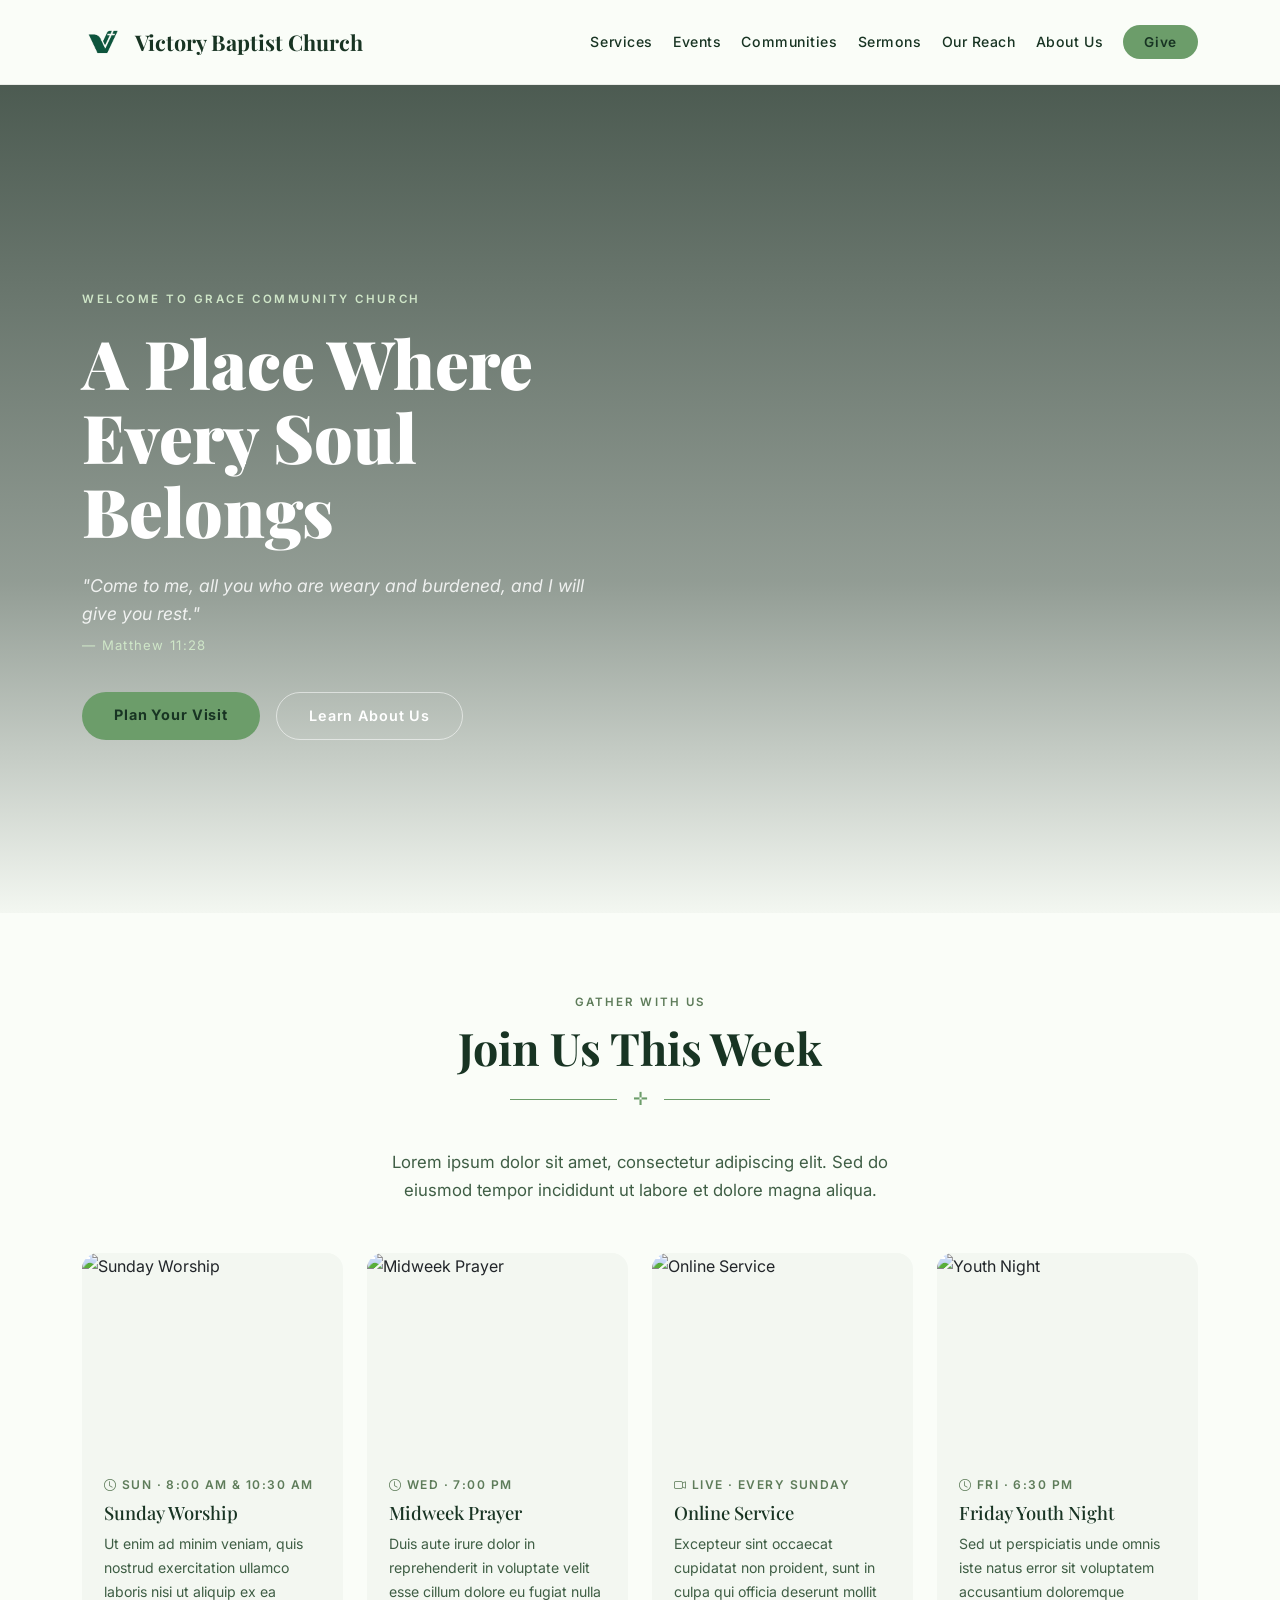
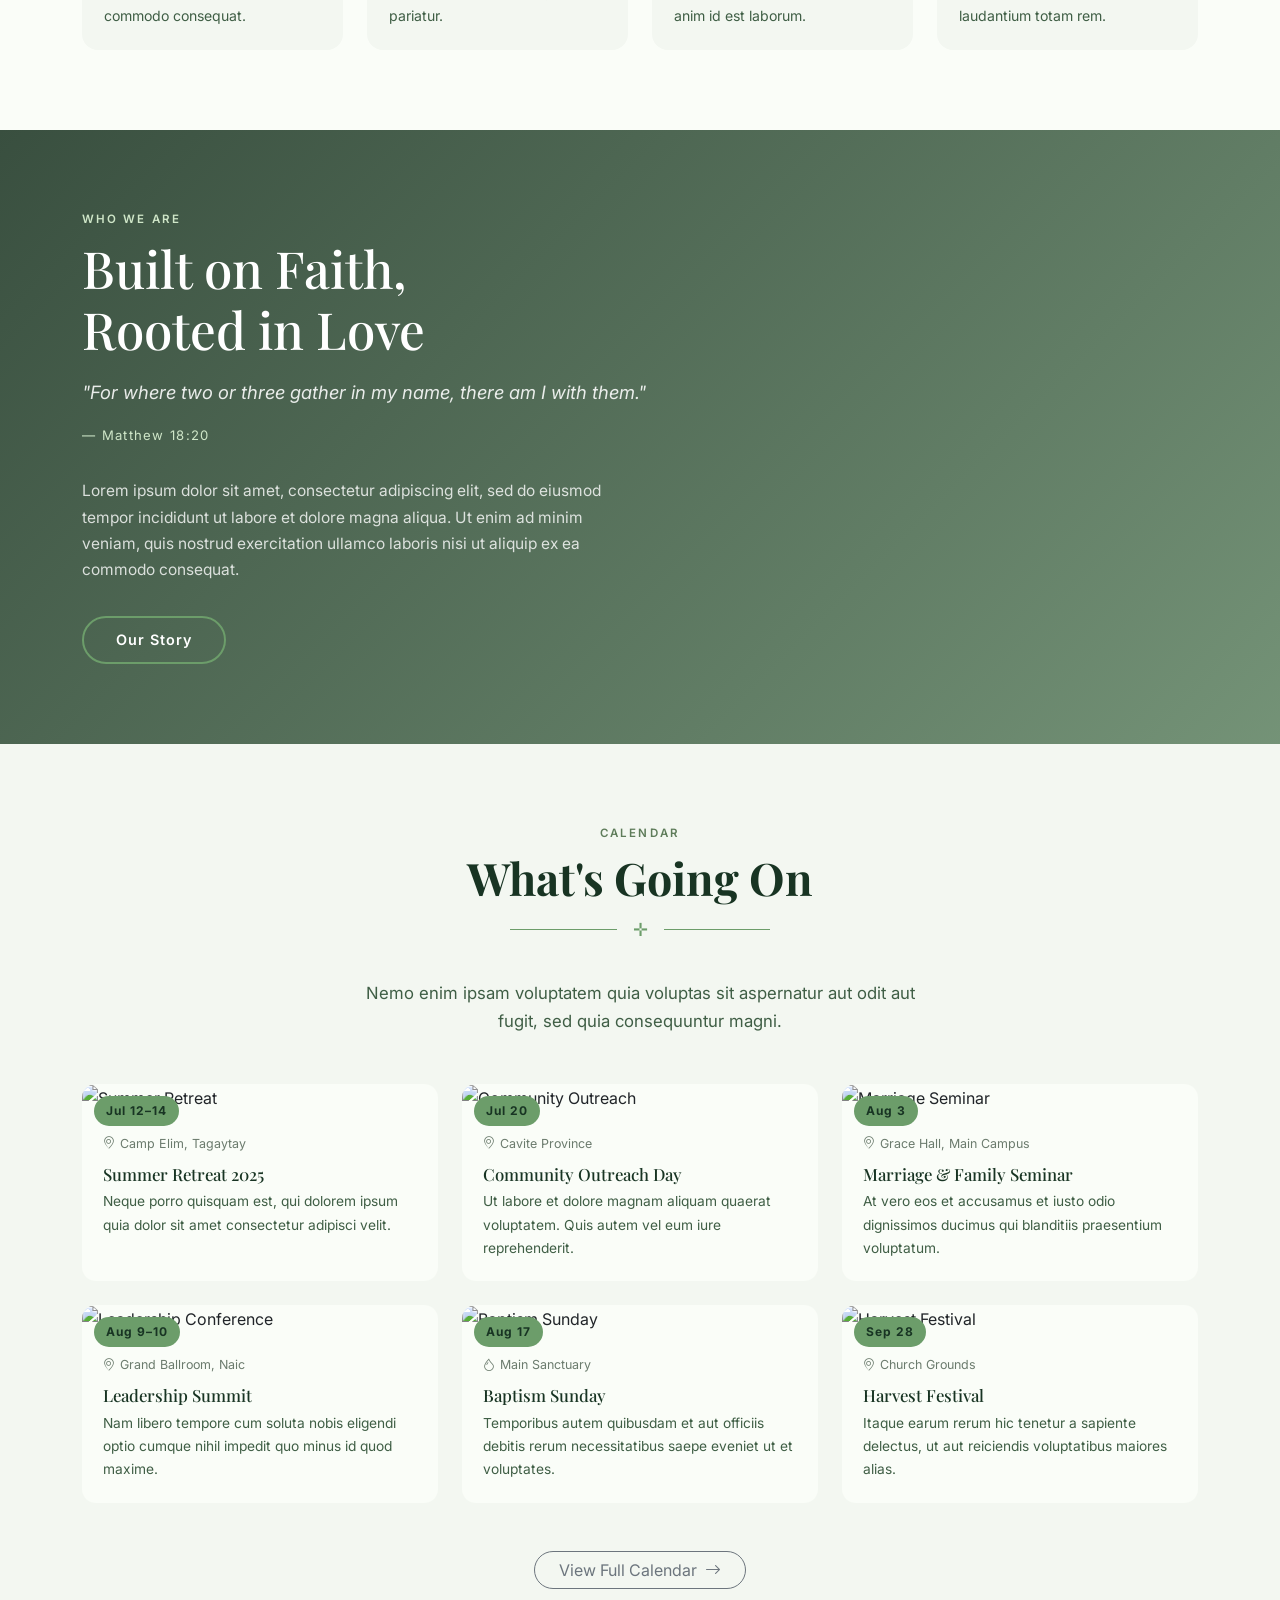
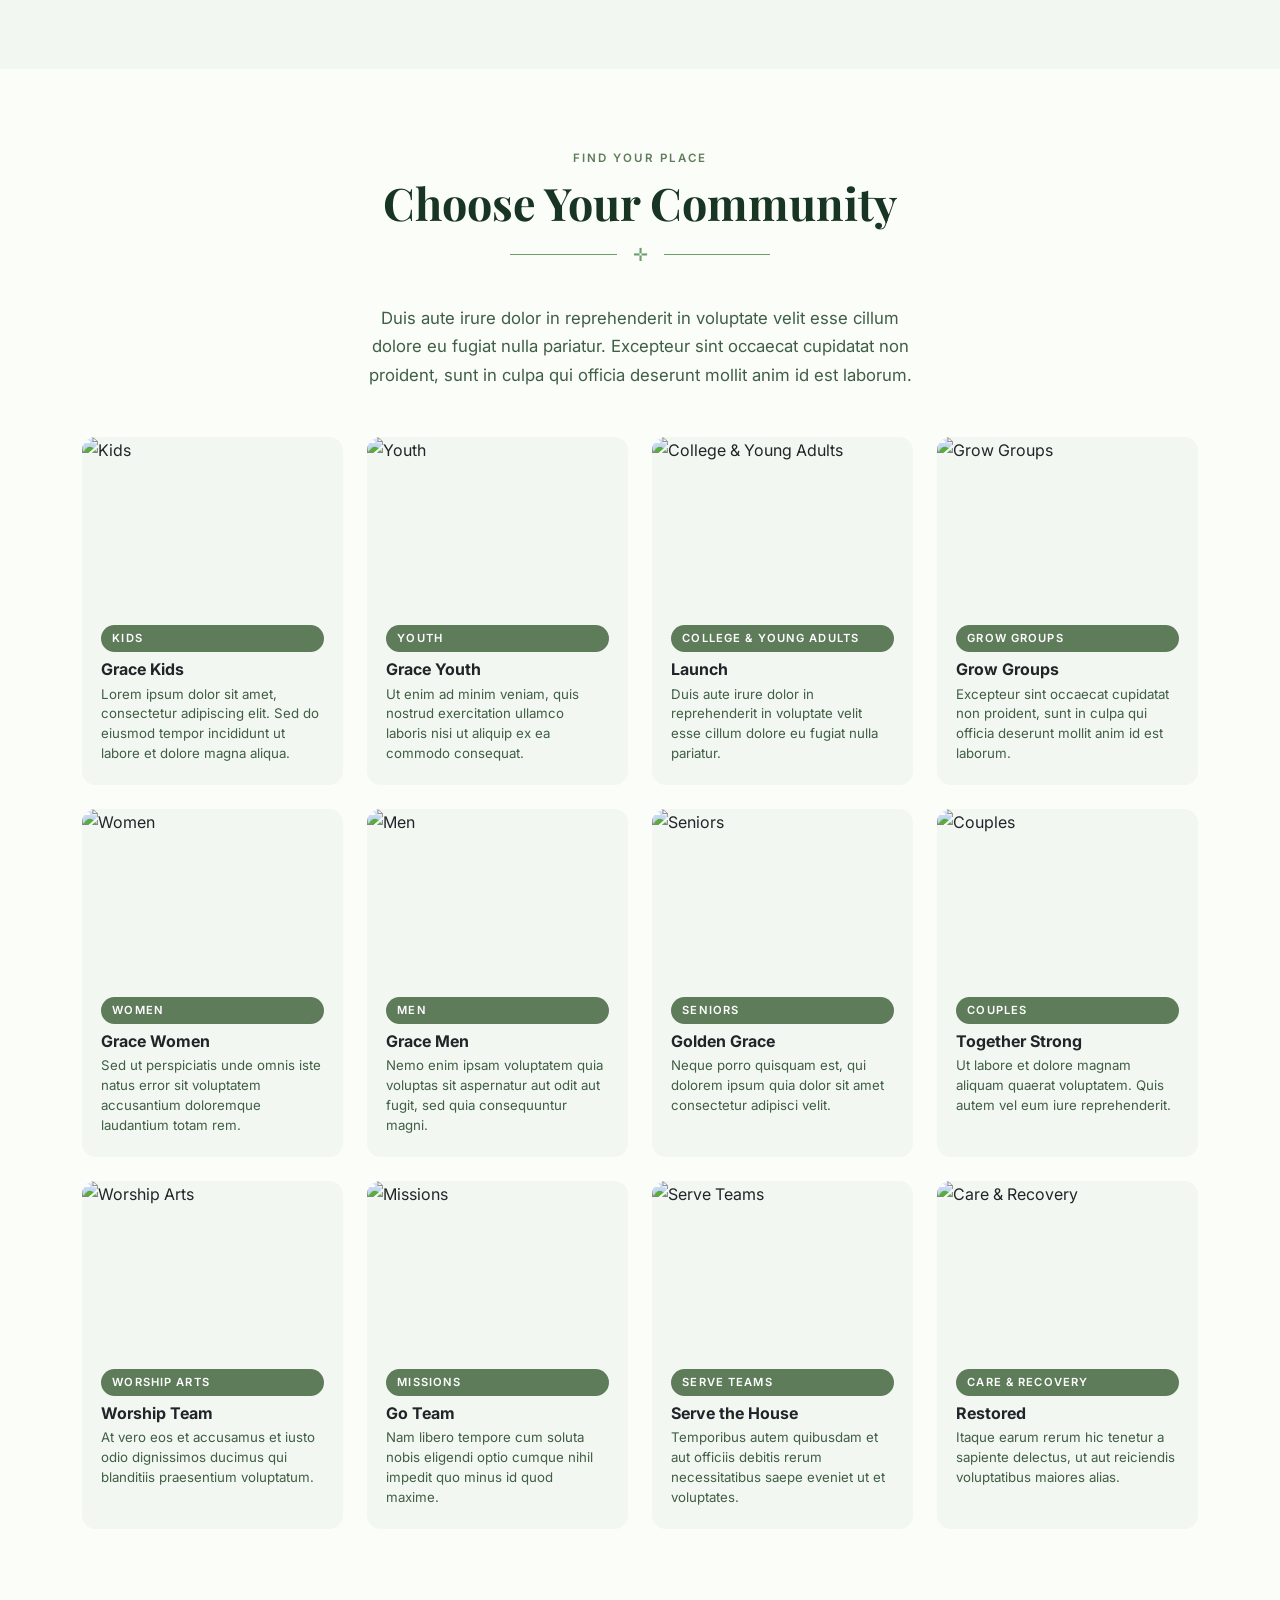
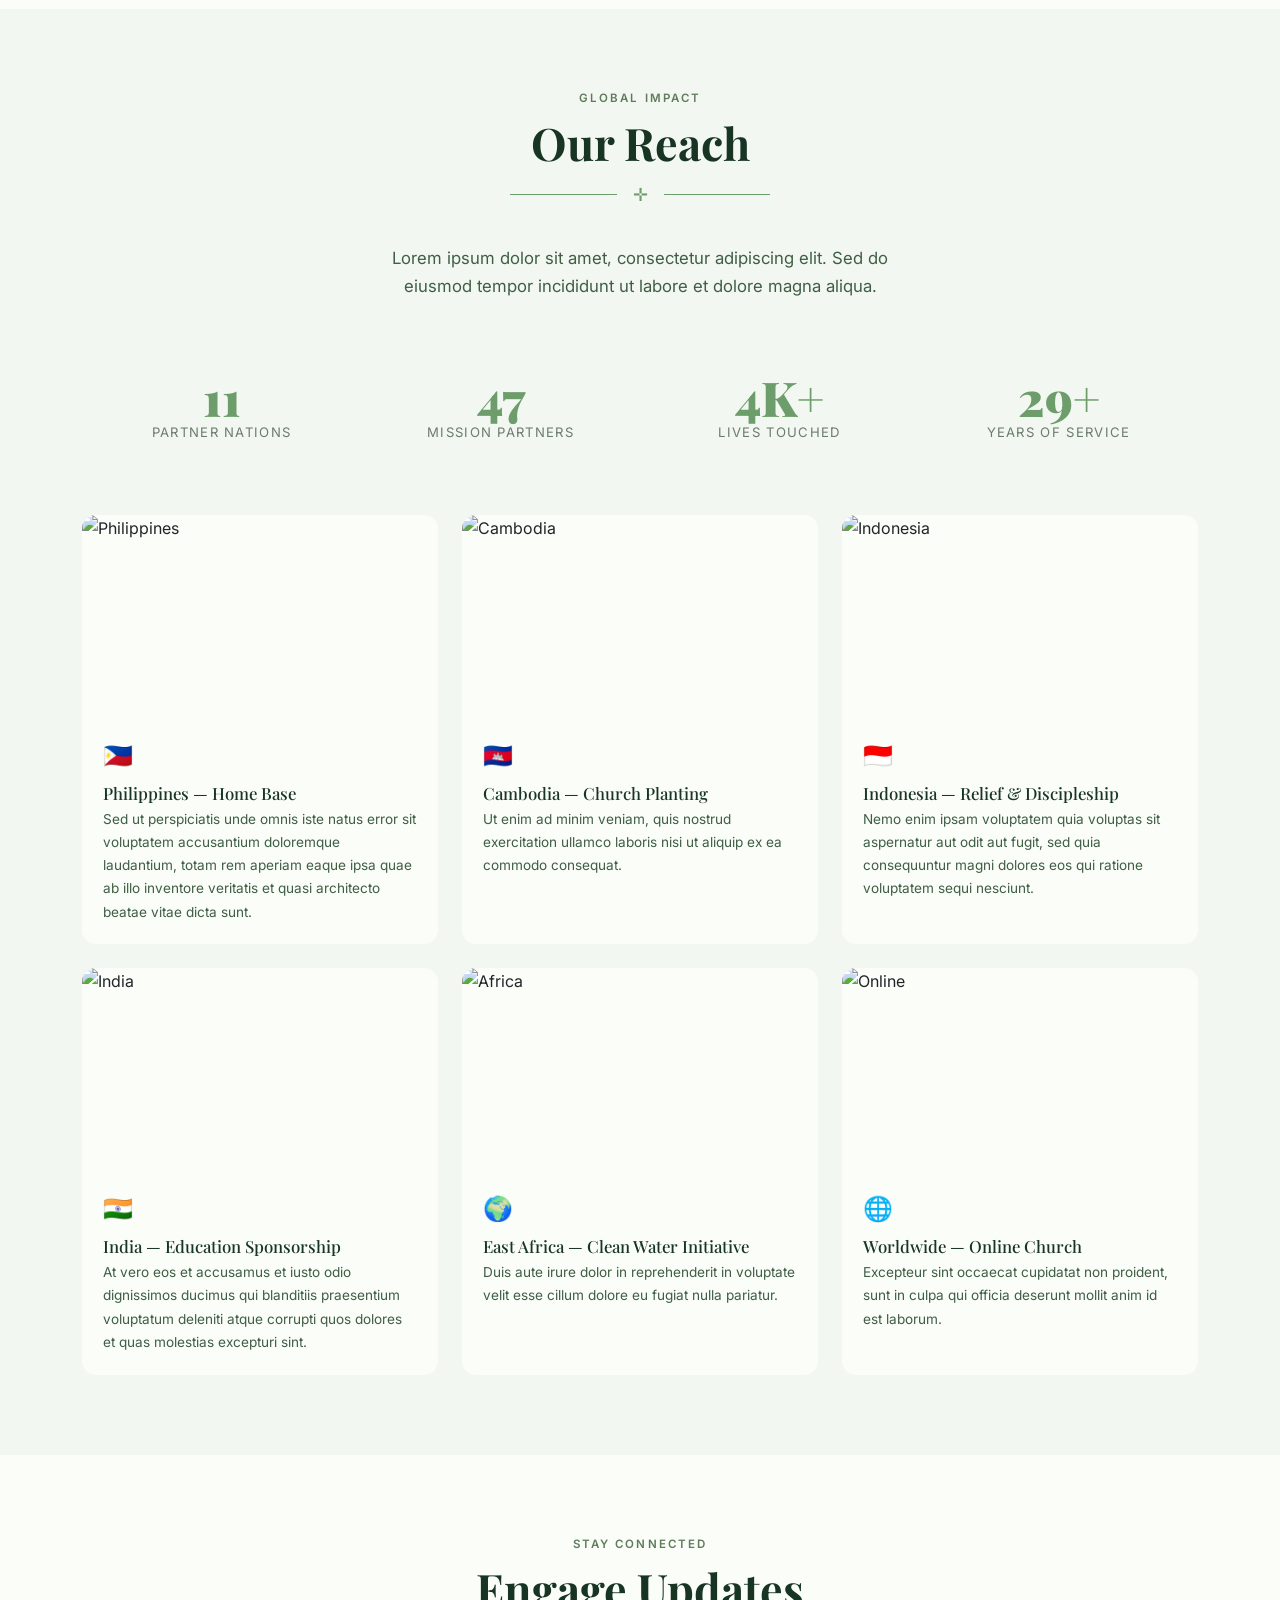
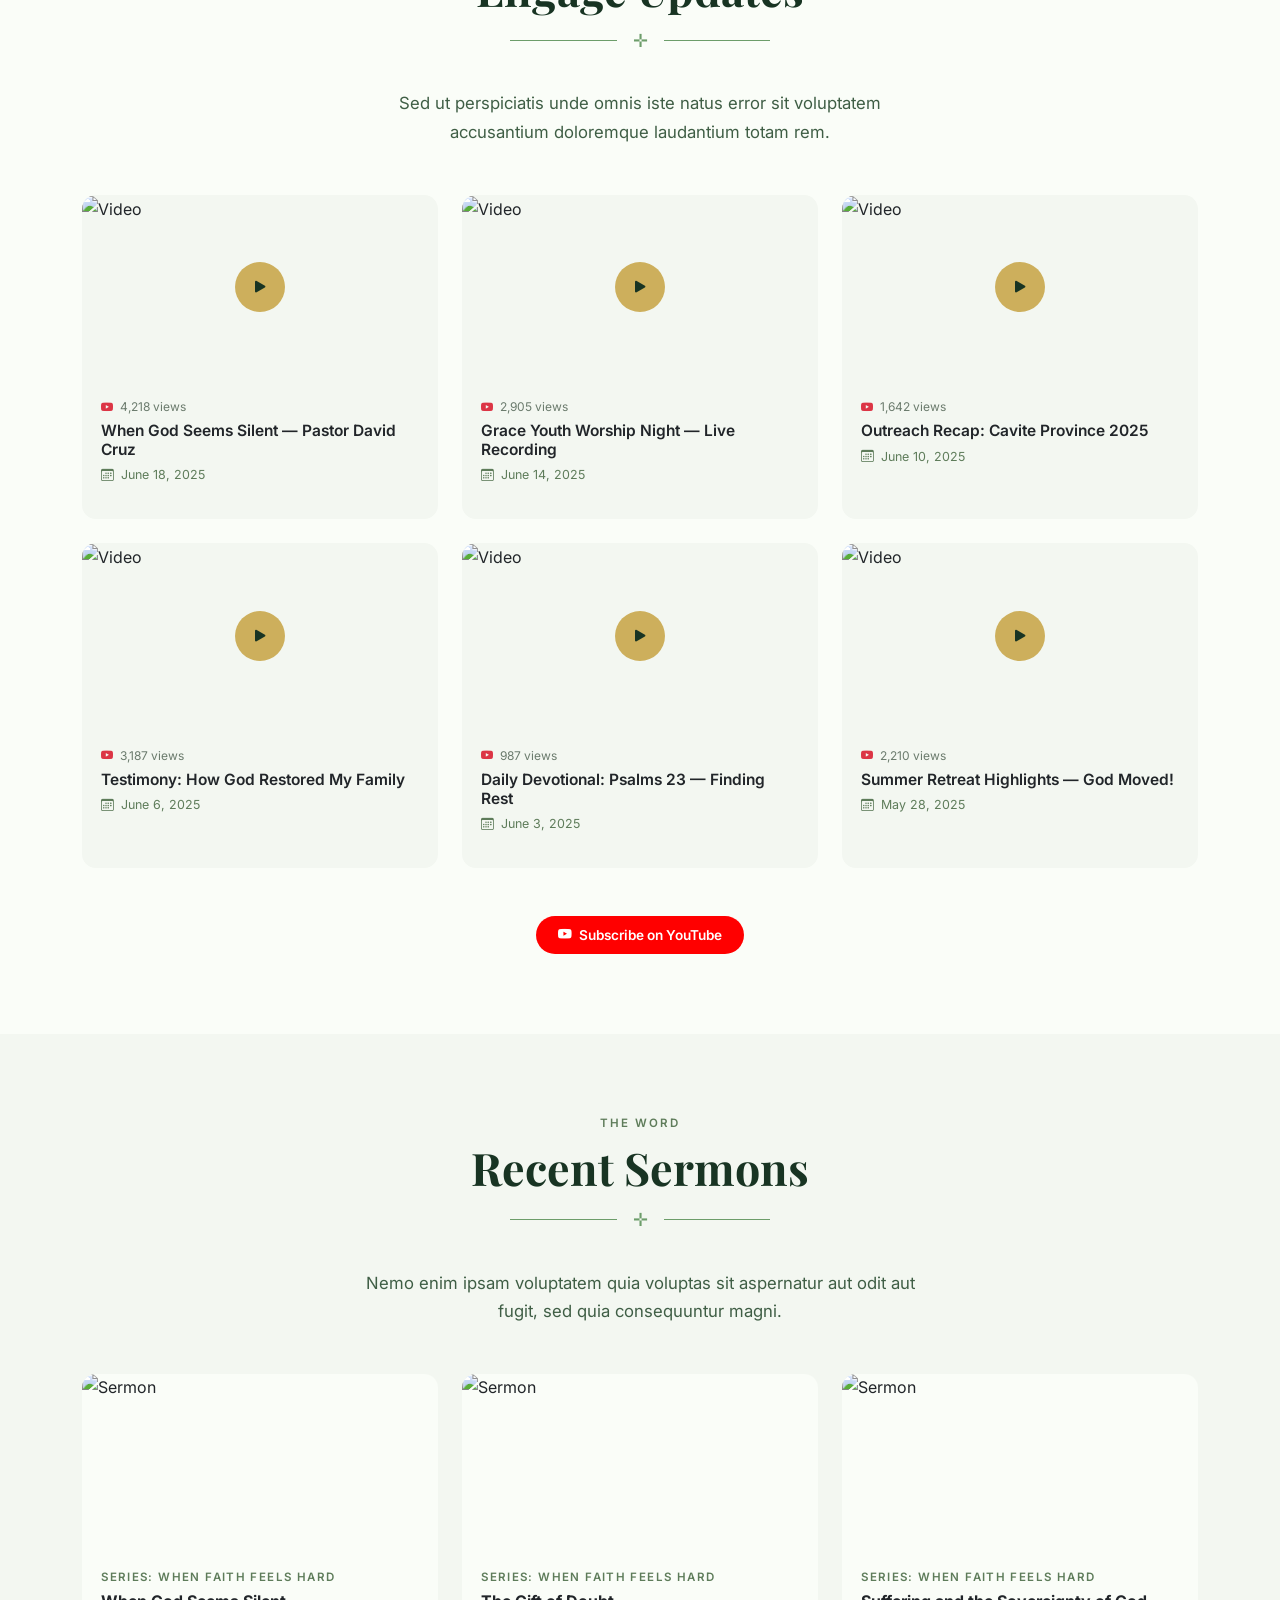
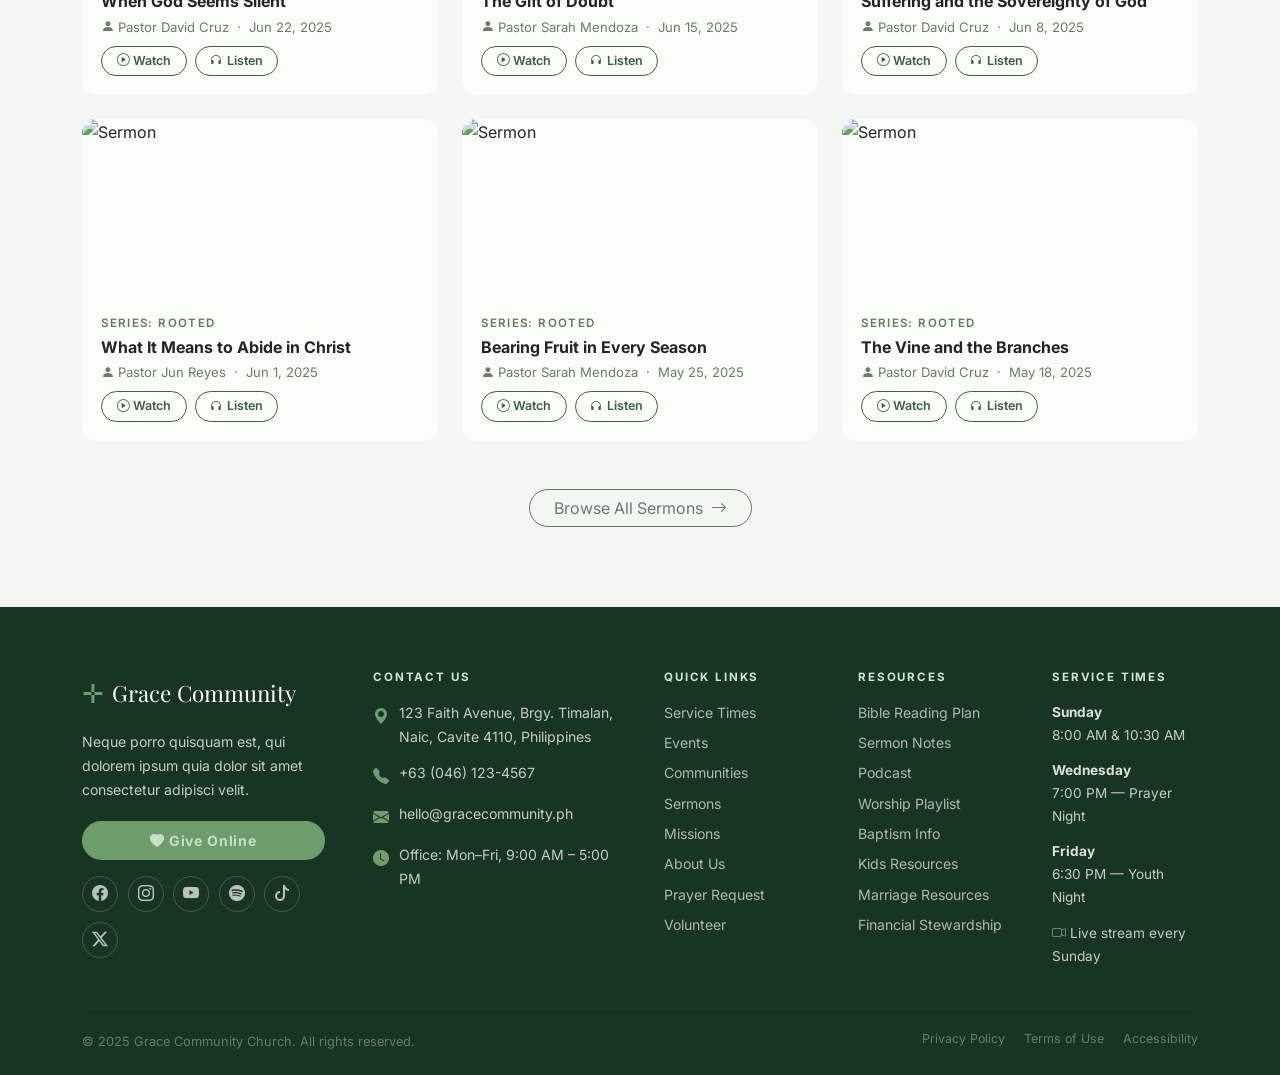
==== church/index.html @ a8f3095a "awd" ====
<!DOCTYPE html>
<html lang="en">
<head>
  <meta charset="UTF-8" />
  <meta name="viewport" content="width=device-width, initial-scale=1.0"/>
  <title>Grace Community Church</title>

  <!-- Bootstrap 5 -->
  <link href="https://cdn.jsdelivr.net/npm/bootstrap@5.3.3/dist/css/bootstrap.min.css" rel="stylesheet"/>
  <!-- Bootstrap Icons -->
  <link href="https://cdn.jsdelivr.net/npm/bootstrap-icons@1.11.3/font/bootstrap-icons.min.css" rel="stylesheet"/>
  <!-- Google Fonts -->
  <link href="https://fonts.googleapis.com/css2?family=Playfair+Display:wght@400;600;700;900&family=Inter:wght@300;400;500;600&display=swap" rel="stylesheet"/>
  <link rel="stylesheet" href="style.css"/>


</head>

<body>

<!-- NAVBAR -->
<nav class="navbar navbar-expand-lg navbar-church" id="mainNav">
  <div class="container">
    <a class="navbar-brand" href="#">
      <img src="src/logo.png" alt="Victory Baptist Church Logo" class="navbar-logo" />
      <span class="navbar-brand-text">Victory Baptist Church</span>
    </a>
    <button class="navbar-toggler border-0" type="button" data-bs-toggle="collapse" data-bs-target="#navContent">
      <span class="navbar-toggler-icon"></span>
    </button>
    <div class="collapse navbar-collapse" id="navContent">
      <ul class="navbar-nav ms-auto align-items-lg-center gap-lg-1 mb-3 mb-lg-0">
        <li class="nav-item"><a class="nav-link" href="#services">Services</a></li>
        <li class="nav-item"><a class="nav-link" href="#events">Events</a></li>
        <li class="nav-item"><a class="nav-link" href="#communities">Communities</a></li>
        <li class="nav-item"><a class="nav-link" href="#sermons">Sermons</a></li>
        <li class="nav-item"><a class="nav-link" href="#reach">Our Reach</a></li>
        <li class="nav-item"><a class="nav-link" href="#about">About Us</a></li>
        <li class="nav-item ms-lg-2">
          <a href="#giving" class="btn btn-give">Give</a>
        </li>
      </ul>
    </div>
  </div>
</nav>


<!-- HERO -->
<section class="hero-section" id="home">
  <div class="container">
    <div class="col-lg-8">
      <p class="hero-eyebrow">Welcome to Grace Community Church</p>
      <h1>A Place Where<br/>Every Soul<br/>Belongs</h1>
      <p class="hero-verse">"Come to me, all you who are weary and burdened, and I will give you rest."</p>
      <p class="hero-ref">— Matthew 11:28</p>
      <div class="d-flex flex-wrap gap-3">
        <a href="#services" class="btn-hero-primary btn">Plan Your Visit</a>
        <a href="#about" class="btn-hero-outline btn">Learn About Us</a>
      </div>
    </div>
  </div>
</section>


<!-- SERVICES -->
<section class="services-section" id="services">
  <div class="container">
    <div class="text-center mb-5">
      <p class="section-eyebrow">Gather With Us</p>
      <h2 class="section-title">Join Us This Week</h2>
      <div class="cross-divider"><span class="cross-icon">&#10011;</span></div>
      <p class="section-lead">Lorem ipsum dolor sit amet, consectetur adipiscing elit. Sed do eiusmod tempor incididunt ut labore et dolore magna aliqua.</p>
    </div>

    <div class="row g-4">
      <!-- Card 1 -->
      <div class="col-md-6 col-lg-3">
        <div class="card service-card h-100">
          <img src="https://images.unsplash.com/photo-1545360234-76a43eb4afe8?w=600&q=75" alt="Sunday Worship" class="card-img-top"/>
          <div class="card-body">
            <p class="service-time"><i class="bi bi-clock me-1"></i>Sun · 8:00 AM & 10:30 AM</p>
            <h5>Sunday Worship</h5>
            <p>Ut enim ad minim veniam, quis nostrud exercitation ullamco laboris nisi ut aliquip ex ea commodo consequat.</p>
          </div>
        </div>
      </div>
      <!-- Card 2 -->
      <div class="col-md-6 col-lg-3">
        <div class="card service-card h-100">
          <img src="https://images.unsplash.com/photo-1529156069898-49953e39b3ac?w=600&q=75" alt="Midweek Prayer" class="card-img-top"/>
          <div class="card-body">
            <p class="service-time"><i class="bi bi-clock me-1"></i>Wed · 7:00 PM</p>
            <h5>Midweek Prayer</h5>
            <p>Duis aute irure dolor in reprehenderit in voluptate velit esse cillum dolore eu fugiat nulla pariatur.</p>
          </div>
        </div>
      </div>
      <!-- Card 3 -->
      <div class="col-md-6 col-lg-3">
        <div class="card service-card h-100">
          <img src="https://images.unsplash.com/photo-1560707303-4e980ce876ad?w=600&q=75" alt="Online Service" class="card-img-top"/>
          <div class="card-body">
            <p class="service-time"><i class="bi bi-camera-video me-1"></i>Live · Every Sunday</p>
            <h5>Online Service</h5>
            <p>Excepteur sint occaecat cupidatat non proident, sunt in culpa qui officia deserunt mollit anim id est laborum.</p>
          </div>
        </div>
      </div>
      <!-- Card 4 -->
      <div class="col-md-6 col-lg-3">
        <div class="card service-card h-100">
          <img src="https://images.unsplash.com/photo-1588072432836-e10032774350?w=600&q=75" alt="Youth Night" class="card-img-top"/>
          <div class="card-body">
            <p class="service-time"><i class="bi bi-clock me-1"></i>Fri · 6:30 PM</p>
            <h5>Friday Youth Night</h5>
            <p>Sed ut perspiciatis unde omnis iste natus error sit voluptatem accusantium doloremque laudantium totam rem.</p>
          </div>
        </div>
      </div>
    </div>
  </div>
</section>


<!-- ABOUT -->
<section class="about-banner" id="about">
  <div class="container">
    <div class="col-lg-7">
      <p class="section-eyebrow" style="color:var(--gold-light);">Who We Are</p>
      <h2>Built on Faith,<br/>Rooted in Love</h2>
      <p class="banner-verse">"For where two or three gather in my name, there am I with them."</p>
      <p class="banner-ref">— Matthew 18:20</p>
      <p style="color:rgba(255,255,255,0.8); font-size:0.97rem; max-width:520px; margin-bottom:2rem;">Lorem ipsum dolor sit amet, consectetur adipiscing elit, sed do eiusmod tempor incididunt ut labore et dolore magna aliqua. Ut enim ad minim veniam, quis nostrud exercitation ullamco laboris nisi ut aliquip ex ea commodo consequat.</p>
      <a href="#" class="btn-about btn">Our Story</a>
    </div>
  </div>
</section>


<!-- EVENTS -->
<section class="events-section" id="events">
  <div class="container">
    <div class="text-center mb-5">
      <p class="section-eyebrow">Calendar</p>
      <h2 class="section-title">What's Going On</h2>
      <div class="cross-divider"><span class="cross-icon">&#10011;</span></div>
      <p class="section-lead">Nemo enim ipsam voluptatem quia voluptas sit aspernatur aut odit aut fugit, sed quia consequuntur magni.</p>
    </div>

    <div class="row g-4">
      <!-- Event 1 -->
      <div class="col-md-6 col-lg-4">
        <div class="card event-card">
          <div class="img-wrap">
            <img src="https://images.unsplash.com/photo-1519671482749-fd09be7ccebf?w=600&q=75" alt="Summer Retreat" class="card-img-top"/>
            <span class="event-date-badge">Jul 12–14</span>
          </div>
          <div class="card-body">
            <div class="event-meta"><i class="bi bi-geo-alt"></i> Camp Elim, Tagaytay</div>
            <h5>Summer Retreat 2025</h5>
            <p>Neque porro quisquam est, qui dolorem ipsum quia dolor sit amet consectetur adipisci velit.</p>
          </div>
        </div>
      </div>
      <!-- Event 2 -->
      <div class="col-md-6 col-lg-4">
        <div class="card event-card">
          <div class="img-wrap">
            <img src="https://images.unsplash.com/photo-1504711434969-e33886168f5c?w=600&q=75" alt="Community Outreach" class="card-img-top"/>
            <span class="event-date-badge">Jul 20</span>
          </div>
          <div class="card-body">
            <div class="event-meta"><i class="bi bi-geo-alt"></i> Cavite Province</div>
            <h5>Community Outreach Day</h5>
            <p>Ut labore et dolore magnam aliquam quaerat voluptatem. Quis autem vel eum iure reprehenderit.</p>
          </div>
        </div>
      </div>
      <!-- Event 3 -->
      <div class="col-md-6 col-lg-4">
        <div class="card event-card">
          <div class="img-wrap">
            <img src="https://images.unsplash.com/photo-1529156069898-49953e39b3ac?w=600&q=75" alt="Marriage Seminar" class="card-img-top"/>
            <span class="event-date-badge">Aug 3</span>
          </div>
          <div class="card-body">
            <div class="event-meta"><i class="bi bi-geo-alt"></i> Grace Hall, Main Campus</div>
            <h5>Marriage & Family Seminar</h5>
            <p>At vero eos et accusamus et iusto odio dignissimos ducimus qui blanditiis praesentium voluptatum.</p>
          </div>
        </div>
      </div>
      <!-- Event 4 -->
      <div class="col-md-6 col-lg-4">
        <div class="card event-card">
          <div class="img-wrap">
            <img src="https://images.unsplash.com/photo-1524178232363-1fb2b075b655?w=600&q=75" alt="Leadership Conference" class="card-img-top"/>
            <span class="event-date-badge">Aug 9–10</span>
          </div>
          <div class="card-body">
            <div class="event-meta"><i class="bi bi-geo-alt"></i> Grand Ballroom, Naic</div>
            <h5>Leadership Summit</h5>
            <p>Nam libero tempore cum soluta nobis eligendi optio cumque nihil impedit quo minus id quod maxime.</p>
          </div>
        </div>
      </div>
      <!-- Event 5 -->
      <div class="col-md-6 col-lg-4">
        <div class="card event-card">
          <div class="img-wrap">
            <img src="https://images.unsplash.com/photo-1472289065668-ce650ac443d2?w=600&q=75" alt="Baptism Sunday" class="card-img-top"/>
            <span class="event-date-badge">Aug 17</span>
          </div>
          <div class="card-body">
            <div class="event-meta"><i class="bi bi-droplet"></i> Main Sanctuary</div>
            <h5>Baptism Sunday</h5>
            <p>Temporibus autem quibusdam et aut officiis debitis rerum necessitatibus saepe eveniet ut et voluptates.</p>
          </div>
        </div>
      </div>
      <!-- Event 6 -->
      <div class="col-md-6 col-lg-4">
        <div class="card event-card">
          <div class="img-wrap">
            <img src="https://images.unsplash.com/photo-1561489413-985b06da5bee?w=600&q=75" alt="Harvest Festival" class="card-img-top"/>
            <span class="event-date-badge">Sep 28</span>
          </div>
          <div class="card-body">
            <div class="event-meta"><i class="bi bi-geo-alt"></i> Church Grounds</div>
            <h5>Harvest Festival</h5>
            <p>Itaque earum rerum hic tenetur a sapiente delectus, ut aut reiciendis voluptatibus maiores alias.</p>
          </div>
        </div>
      </div>
    </div>

    <div class="text-center mt-5">
      <a href="#" class="btn btn-outline-secondary rounded-pill px-4">View Full Calendar <i class="bi bi-arrow-right ms-1"></i></a>
    </div>
  </div>
</section>


<!-- COMMUNITIES -->
<section class="communities-section" id="communities">
  <div class="container">
    <div class="text-center mb-2">
      <p class="section-eyebrow">Find Your Place</p>
      <h2 class="section-title">Choose Your Community</h2>
      <div class="cross-divider"><span class="cross-icon">&#10011;</span></div>
    </div>
    <p class="section-lead text-center mb-5">Duis aute irure dolor in reprehenderit in voluptate velit esse cillum dolore eu fugiat nulla pariatur. Excepteur sint occaecat cupidatat non proident, sunt in culpa qui officia deserunt mollit anim id est laborum.</p>

    <div class="row g-4">

      <div class="col-6 col-md-4 col-lg-3">
        <div class="card community-card">
          <img src="https://images.unsplash.com/photo-1588072432836-e10032774350?w=500&q=75" alt="Kids"/>
          <div class="card-body">
            <span class="badge-community">Kids</span>
            <h6>Grace Kids</h6>
            <p>Lorem ipsum dolor sit amet, consectetur adipiscing elit. Sed do eiusmod tempor incididunt ut labore et dolore magna aliqua.</p>
          </div>
        </div>
      </div>

      <div class="col-6 col-md-4 col-lg-3">
        <div class="card community-card">
          <img src="https://images.unsplash.com/photo-1529156069898-49953e39b3ac?w=500&q=75" alt="Youth"/>
          <div class="card-body">
            <span class="badge-community">Youth</span>
            <h6>Grace Youth</h6>
            <p>Ut enim ad minim veniam, quis nostrud exercitation ullamco laboris nisi ut aliquip ex ea commodo consequat.</p>
          </div>
        </div>
      </div>

      <div class="col-6 col-md-4 col-lg-3">
        <div class="card community-card">
          <img src="https://images.unsplash.com/photo-1523240795612-9a054b0db644?w=500&q=75" alt="College & Young Adults"/>
          <div class="card-body">
            <span class="badge-community">College & Young Adults</span>
            <h6>Launch</h6>
            <p>Duis aute irure dolor in reprehenderit in voluptate velit esse cillum dolore eu fugiat nulla pariatur.</p>
          </div>
        </div>
      </div>

      <div class="col-6 col-md-4 col-lg-3">
        <div class="card community-card">
          <img src="https://images.unsplash.com/photo-1529156069898-49953e39b3ac?w=500&q=70" alt="Grow Groups"/>
          <div class="card-body">
            <span class="badge-community">Grow Groups</span>
            <h6>Grow Groups</h6>
            <p>Excepteur sint occaecat cupidatat non proident, sunt in culpa qui officia deserunt mollit anim id est laborum.</p>
          </div>
        </div>
      </div>

      <div class="col-6 col-md-4 col-lg-3">
        <div class="card community-card">
          <img src="https://images.unsplash.com/photo-1573497019940-1c28c88b4f3e?w=500&q=75" alt="Women"/>
          <div class="card-body">
            <span class="badge-community">Women</span>
            <h6>Grace Women</h6>
            <p>Sed ut perspiciatis unde omnis iste natus error sit voluptatem accusantium doloremque laudantium totam rem.</p>
          </div>
        </div>
      </div>

      <div class="col-6 col-md-4 col-lg-3">
        <div class="card community-card">
          <img src="https://images.unsplash.com/photo-1541534741688-6078c6bfb5c5?w=500&q=75" alt="Men"/>
          <div class="card-body">
            <span class="badge-community">Men</span>
            <h6>Grace Men</h6>
            <p>Nemo enim ipsam voluptatem quia voluptas sit aspernatur aut odit aut fugit, sed quia consequuntur magni.</p>
          </div>
        </div>
      </div>

      <div class="col-6 col-md-4 col-lg-3">
        <div class="card community-card">
          <img src="https://images.unsplash.com/photo-1580489944761-15a19d654956?w=500&q=75" alt="Seniors"/>
          <div class="card-body">
            <span class="badge-community">Seniors</span>
            <h6>Golden Grace</h6>
            <p>Neque porro quisquam est, qui dolorem ipsum quia dolor sit amet consectetur adipisci velit.</p>
          </div>
        </div>
      </div>

      <div class="col-6 col-md-4 col-lg-3">
        <div class="card community-card">
          <img src="https://images.unsplash.com/photo-1609220136736-443140cffec6?w=500&q=75" alt="Couples"/>
          <div class="card-body">
            <span class="badge-community">Couples</span>
            <h6>Together Strong</h6>
            <p>Ut labore et dolore magnam aliquam quaerat voluptatem. Quis autem vel eum iure reprehenderit.</p>
          </div>
        </div>
      </div>

      <div class="col-6 col-md-4 col-lg-3">
        <div class="card community-card">
          <img src="https://images.unsplash.com/photo-1593113598332-cd288d649433?w=500&q=75" alt="Worship Arts"/>
          <div class="card-body">
            <span class="badge-community">Worship Arts</span>
            <h6>Worship Team</h6>
            <p>At vero eos et accusamus et iusto odio dignissimos ducimus qui blanditiis praesentium voluptatum.</p>
          </div>
        </div>
      </div>

      <div class="col-6 col-md-4 col-lg-3">
        <div class="card community-card">
          <img src="https://images.unsplash.com/photo-1469571486292-0ba58a3f068b?w=500&q=75" alt="Missions"/>
          <div class="card-body">
            <span class="badge-community">Missions</span>
            <h6>Go Team</h6>
            <p>Nam libero tempore cum soluta nobis eligendi optio cumque nihil impedit quo minus id quod maxime.</p>
          </div>
        </div>
      </div>

      <div class="col-6 col-md-4 col-lg-3">
        <div class="card community-card">
          <img src="https://images.unsplash.com/photo-1532629345422-7515f3d16bb6?w=500&q=75" alt="Serve Teams"/>
          <div class="card-body">
            <span class="badge-community">Serve Teams</span>
            <h6>Serve the House</h6>
            <p>Temporibus autem quibusdam et aut officiis debitis rerum necessitatibus saepe eveniet ut et voluptates.</p>
          </div>
        </div>
      </div>

      <div class="col-6 col-md-4 col-lg-3">
        <div class="card community-card">
          <img src="https://images.unsplash.com/photo-1501854140801-50d01698950b?w=500&q=75" alt="Care & Recovery"/>
          <div class="card-body">
            <span class="badge-community">Care & Recovery</span>
            <h6>Restored</h6>
            <p>Itaque earum rerum hic tenetur a sapiente delectus, ut aut reiciendis voluptatibus maiores alias.</p>
          </div>
        </div>
      </div>

    </div>
  </div>
</section>


<!-- REACH -->
<section class="reach-section" id="reach">
  <div class="container">
    <div class="text-center mb-5">
      <p class="section-eyebrow">Global Impact</p>
      <h2 class="section-title">Our Reach</h2>
      <div class="cross-divider"><span class="cross-icon">&#10011;</span></div>
      <p class="section-lead">Lorem ipsum dolor sit amet, consectetur adipiscing elit. Sed do eiusmod tempor incididunt ut labore et dolore magna aliqua.</p>
    </div>

    <!-- Stats Row -->
    <div class="row g-0 mb-5 text-center">
      <div class="col-6 col-md-3"><div class="stat-block"><div class="stat-number">12</div><div class="stat-label">Partner Nations</div></div></div>
      <div class="col-6 col-md-3"><div class="stat-block"><div class="stat-number">48</div><div class="stat-label">Mission Partners</div></div></div>
      <div class="col-6 col-md-3"><div class="stat-block"><div class="stat-number">5K+</div><div class="stat-label">Lives Touched</div></div></div>
      <div class="col-6 col-md-3"><div class="stat-block"><div class="stat-number">30+</div><div class="stat-label">Years of Service</div></div></div>
    </div>

    <div class="row g-4">
      <!-- Philippines -->
      <div class="col-md-6 col-lg-4">
        <div class="card reach-card">
          <img src="https://images.unsplash.com/photo-1518509562904-e7ef99cdcc86?w=600&q=75" alt="Philippines"/>
          <div class="card-body">
            <div class="reach-flag">🇵🇭</div>
            <h5>Philippines — Home Base</h5>
            <p>Sed ut perspiciatis unde omnis iste natus error sit voluptatem accusantium doloremque laudantium, totam rem aperiam eaque ipsa quae ab illo inventore veritatis et quasi architecto beatae vitae dicta sunt.</p>
          </div>
        </div>
      </div>
      <!-- Cambodia -->
      <div class="col-md-6 col-lg-4">
        <div class="card reach-card">
          <img src="https://images.unsplash.com/photo-1520208422220-d12a3c588e6c?w=600&q=75" alt="Cambodia"/>
          <div class="card-body">
            <div class="reach-flag">🇰🇭</div>
            <h5>Cambodia — Church Planting</h5>
            <p>Ut enim ad minim veniam, quis nostrud exercitation ullamco laboris nisi ut aliquip ex ea commodo consequat.</p>
          </div>
        </div>
      </div>
      <!-- Indonesia -->
      <div class="col-md-6 col-lg-4">
        <div class="card reach-card">
          <img src="https://images.unsplash.com/photo-1555400038-63f5ba517a47?w=600&q=75" alt="Indonesia"/>
          <div class="card-body">
            <div class="reach-flag">🇮🇩</div>
            <h5>Indonesia — Relief & Discipleship</h5>
            <p>Nemo enim ipsam voluptatem quia voluptas sit aspernatur aut odit aut fugit, sed quia consequuntur magni dolores eos qui ratione voluptatem sequi nesciunt.</p>
          </div>
        </div>
      </div>
      <!-- India -->
      <div class="col-md-6 col-lg-4">
        <div class="card reach-card">
          <img src="https://images.unsplash.com/photo-1524492412937-b28074a5d7da?w=600&q=75" alt="India"/>
          <div class="card-body">
            <div class="reach-flag">🇮🇳</div>
            <h5>India — Education Sponsorship</h5>
            <p>At vero eos et accusamus et iusto odio dignissimos ducimus qui blanditiis praesentium voluptatum deleniti atque corrupti quos dolores et quas molestias excepturi sint.</p>
          </div>
        </div>
      </div>
      <!-- Africa -->
      <div class="col-md-6 col-lg-4">
        <div class="card reach-card">
          <img src="https://images.unsplash.com/photo-1489493585363-d69421e0edd3?w=600&q=75" alt="Africa"/>
          <div class="card-body">
            <div class="reach-flag">🌍</div>
            <h5>East Africa — Clean Water Initiative</h5>
            <p>Duis aute irure dolor in reprehenderit in voluptate velit esse cillum dolore eu fugiat nulla pariatur.</p>
          </div>
        </div>
      </div>
      <!-- Online -->
      <div class="col-md-6 col-lg-4">
        <div class="card reach-card">
          <img src="https://images.unsplash.com/photo-1498049794561-7780e7231661?w=600&q=75" alt="Online"/>
          <div class="card-body">
            <div class="reach-flag">🌐</div>
            <h5>Worldwide — Online Church</h5>
            <p>Excepteur sint occaecat cupidatat non proident, sunt in culpa qui officia deserunt mollit anim id est laborum.</p>
          </div>
        </div>
      </div>
    </div>
  </div>
</section>


<!-- YT -->
<section class="engage-section" id="engage">
  <div class="container">
    <div class="text-center mb-5">
      <p class="section-eyebrow">Stay Connected</p>
      <h2 class="section-title">Engage Updates</h2>
      <div class="cross-divider"><span class="cross-icon">&#10011;</span></div>
      <p class="section-lead">Sed ut perspiciatis unde omnis iste natus error sit voluptatem accusantium doloremque laudantium totam rem.</p>
    </div>

    <div class="row g-4">
      <!-- Video 1 -->
      <div class="col-md-6 col-lg-4">
        <div class="card video-card">
          <div class="video-thumb">
            <img src="https://images.unsplash.com/photo-1545360234-76a43eb4afe8?w=600&q=75" alt="Video"/>
            <div class="video-play-btn"><i class="bi bi-play-fill"></i></div>
          </div>
          <div class="card-body">
            <p class="video-views"><i class="bi bi-youtube text-danger me-1"></i> 4,218 views</p>
            <h6>When God Seems Silent — Pastor David Cruz</h6>
            <p class="video-date"><i class="bi bi-calendar3 me-1"></i> June 18, 2025</p>
          </div>
        </div>
      </div>
      <!-- Video 2 -->
      <div class="col-md-6 col-lg-4">
        <div class="card video-card">
          <div class="video-thumb">
            <img src="https://images.unsplash.com/photo-1474540412665-1cdae210ae6b?w=600&q=75" alt="Video"/>
            <div class="video-play-btn"><i class="bi bi-play-fill"></i></div>
          </div>
          <div class="card-body">
            <p class="video-views"><i class="bi bi-youtube text-danger me-1"></i> 2,905 views</p>
            <h6>Grace Youth Worship Night — Live Recording</h6>
            <p class="video-date"><i class="bi bi-calendar3 me-1"></i> June 14, 2025</p>
          </div>
        </div>
      </div>
      <!-- Video 3 -->
      <div class="col-md-6 col-lg-4">
        <div class="card video-card">
          <div class="video-thumb">
            <img src="https://images.unsplash.com/photo-1504711434969-e33886168f5c?w=600&q=75" alt="Video"/>
            <div class="video-play-btn"><i class="bi bi-play-fill"></i></div>
          </div>
          <div class="card-body">
            <p class="video-views"><i class="bi bi-youtube text-danger me-1"></i> 1,642 views</p>
            <h6>Outreach Recap: Cavite Province 2025</h6>
            <p class="video-date"><i class="bi bi-calendar3 me-1"></i> June 10, 2025</p>
          </div>
        </div>
      </div>
      <!-- Video 4 -->
      <div class="col-md-6 col-lg-4">
        <div class="card video-card">
          <div class="video-thumb">
            <img src="https://images.unsplash.com/photo-1560707303-4e980ce876ad?w=600&q=75" alt="Video"/>
            <div class="video-play-btn"><i class="bi bi-play-fill"></i></div>
          </div>
          <div class="card-body">
            <p class="video-views"><i class="bi bi-youtube text-danger me-1"></i> 3,187 views</p>
            <h6>Testimony: How God Restored My Family</h6>
            <p class="video-date"><i class="bi bi-calendar3 me-1"></i> June 6, 2025</p>
          </div>
        </div>
      </div>
      <!-- Video 5 -->
      <div class="col-md-6 col-lg-4">
        <div class="card video-card">
          <div class="video-thumb">
            <img src="https://images.unsplash.com/photo-1523240795612-9a054b0db644?w=600&q=75" alt="Video"/>
            <div class="video-play-btn"><i class="bi bi-play-fill"></i></div>
          </div>
          <div class="card-body">
            <p class="video-views"><i class="bi bi-youtube text-danger me-1"></i> 987 views</p>
            <h6>Daily Devotional: Psalms 23 — Finding Rest</h6>
            <p class="video-date"><i class="bi bi-calendar3 me-1"></i> June 3, 2025</p>
          </div>
        </div>
      </div>
      <!-- Video 6 -->
      <div class="col-md-6 col-lg-4">
        <div class="card video-card">
          <div class="video-thumb">
            <img src="https://images.unsplash.com/photo-1519671482749-fd09be7ccebf?w=600&q=75" alt="Video"/>
            <div class="video-play-btn"><i class="bi bi-play-fill"></i></div>
          </div>
          <div class="card-body">
            <p class="video-views"><i class="bi bi-youtube text-danger me-1"></i> 2,210 views</p>
            <h6>Summer Retreat Highlights — God Moved!</h6>
            <p class="video-date"><i class="bi bi-calendar3 me-1"></i> May 28, 2025</p>
          </div>
        </div>
      </div>
    </div>

    <div class="text-center mt-5">
      <a href="https://youtube.com" target="_blank" class="btn-yt btn">
        <i class="bi bi-youtube"></i> Subscribe on YouTube
      </a>
    </div>
  </div>
</section>


<!-- SERMONS -->
<section class="sermons-section" id="sermons">
  <div class="container">
    <div class="text-center mb-5">
      <p class="section-eyebrow">The Word</p>
      <h2 class="section-title">Recent Sermons</h2>
      <div class="cross-divider"><span class="cross-icon">&#10011;</span></div>
      <p class="section-lead">Nemo enim ipsam voluptatem quia voluptas sit aspernatur aut odit aut fugit, sed quia consequuntur magni.</p>
    </div>

    <div class="row g-4">
      <!-- Sermon 1 -->
      <div class="col-md-6 col-lg-4">
        <div class="card sermon-card">
          <img src="https://images.unsplash.com/photo-1545360234-76a43eb4afe8?w=600&q=75" alt="Sermon"/>
          <div class="card-body">
            <p class="sermon-series">Series: When Faith Feels Hard</p>
            <h6>When God Seems Silent</h6>
            <p class="sermon-speaker"><i class="bi bi-person-fill me-1"></i>Pastor David Cruz &nbsp;·&nbsp; Jun 22, 2025</p>
            <div class="sermon-actions">
              <a href="#" class="btn-sermon btn"><i class="bi bi-play-circle"></i> Watch</a>
              <a href="#" class="btn-sermon btn"><i class="bi bi-headphones"></i> Listen</a>
            </div>
          </div>
        </div>
      </div>
      <!-- Sermon 2 -->
      <div class="col-md-6 col-lg-4">
        <div class="card sermon-card">
          <img src="https://images.unsplash.com/photo-1474540412665-1cdae210ae6b?w=600&q=75" alt="Sermon"/>
          <div class="card-body">
            <p class="sermon-series">Series: When Faith Feels Hard</p>
            <h6>The Gift of Doubt</h6>
            <p class="sermon-speaker"><i class="bi bi-person-fill me-1"></i>Pastor Sarah Mendoza &nbsp;·&nbsp; Jun 15, 2025</p>
            <div class="sermon-actions">
              <a href="#" class="btn-sermon btn"><i class="bi bi-play-circle"></i> Watch</a>
              <a href="#" class="btn-sermon btn"><i class="bi bi-headphones"></i> Listen</a>
            </div>
          </div>
        </div>
      </div>
      <!-- Sermon 3 -->
      <div class="col-md-6 col-lg-4">
        <div class="card sermon-card">
          <img src="https://images.unsplash.com/photo-1560707303-4e980ce876ad?w=600&q=75" alt="Sermon"/>
          <div class="card-body">
            <p class="sermon-series">Series: When Faith Feels Hard</p>
            <h6>Suffering and the Sovereignty of God</h6>
            <p class="sermon-speaker"><i class="bi bi-person-fill me-1"></i>Pastor David Cruz &nbsp;·&nbsp; Jun 8, 2025</p>
            <div class="sermon-actions">
              <a href="#" class="btn-sermon btn"><i class="bi bi-play-circle"></i> Watch</a>
              <a href="#" class="btn-sermon btn"><i class="bi bi-headphones"></i> Listen</a>
            </div>
          </div>
        </div>
      </div>
      <!-- Sermon 4 -->
      <div class="col-md-6 col-lg-4">
        <div class="card sermon-card">
          <img src="https://images.unsplash.com/photo-1504711434969-e33886168f5c?w=600&q=75" alt="Sermon"/>
          <div class="card-body">
            <p class="sermon-series">Series: Rooted</p>
            <h6>What It Means to Abide in Christ</h6>
            <p class="sermon-speaker"><i class="bi bi-person-fill me-1"></i>Pastor Jun Reyes &nbsp;·&nbsp; Jun 1, 2025</p>
            <div class="sermon-actions">
              <a href="#" class="btn-sermon btn"><i class="bi bi-play-circle"></i> Watch</a>
              <a href="#" class="btn-sermon btn"><i class="bi bi-headphones"></i> Listen</a>
            </div>
          </div>
        </div>
      </div>
      <!-- Sermon 5 -->
      <div class="col-md-6 col-lg-4">
        <div class="card sermon-card">
          <img src="https://images.unsplash.com/photo-1523240795612-9a054b0db644?w=600&q=75" alt="Sermon"/>
          <div class="card-body">
            <p class="sermon-series">Series: Rooted</p>
            <h6>Bearing Fruit in Every Season</h6>
            <p class="sermon-speaker"><i class="bi bi-person-fill me-1"></i>Pastor Sarah Mendoza &nbsp;·&nbsp; May 25, 2025</p>
            <div class="sermon-actions">
              <a href="#" class="btn-sermon btn"><i class="bi bi-play-circle"></i> Watch</a>
              <a href="#" class="btn-sermon btn"><i class="bi bi-headphones"></i> Listen</a>
            </div>
          </div>
        </div>
      </div>
      <!-- Sermon 6 -->
      <div class="col-md-6 col-lg-4">
        <div class="card sermon-card">
          <img src="https://images.unsplash.com/photo-1519671482749-fd09be7ccebf?w=600&q=75" alt="Sermon"/>
          <div class="card-body">
            <p class="sermon-series">Series: Rooted</p>
            <h6>The Vine and the Branches</h6>
            <p class="sermon-speaker"><i class="bi bi-person-fill me-1"></i>Pastor David Cruz &nbsp;·&nbsp; May 18, 2025</p>
            <div class="sermon-actions">
              <a href="#" class="btn-sermon btn"><i class="bi bi-play-circle"></i> Watch</a>
              <a href="#" class="btn-sermon btn"><i class="bi bi-headphones"></i> Listen</a>
            </div>
          </div>
        </div>
      </div>
    </div>

    <div class="text-center mt-5">
      <a href="#" class="btn btn-outline-secondary rounded-pill px-4">Browse All Sermons <i class="bi bi-arrow-right ms-1"></i></a>
    </div>
  </div>
</section>


<!-- FOOTER -->
<footer class="site-footer" id="giving">
  <div class="container">
    <div class="row g-5">

      <!-- Brand & Social -->
      <div class="col-lg-3 col-md-6">
        <div class="footer-brand">
          <span class="brand-cross">&#10011;</span>
          Grace Community
        </div>
        <p style="font-size:0.88rem; margin-bottom:1.2rem;">Neque porro quisquam est, qui dolorem ipsum quia dolor sit amet consectetur adipisci velit.</p>
        <a href="#" class="btn-giving btn mb-3">
          <i class="bi bi-heart-fill"></i> Give Online
        </a>
        <div class="social-links">
          <a href="#" title="Facebook"><i class="bi bi-facebook"></i></a>
          <a href="#" title="Instagram"><i class="bi bi-instagram"></i></a>
          <a href="#" title="YouTube"><i class="bi bi-youtube"></i></a>
          <a href="#" title="Spotify"><i class="bi bi-spotify"></i></a>
          <a href="#" title="TikTok"><i class="bi bi-tiktok"></i></a>
          <a href="#" title="X / Twitter"><i class="bi bi-twitter-x"></i></a>
        </div>
      </div>

      <!-- Contact -->
      <div class="col-lg-3 col-md-6">
        <h6>Contact Us</h6>
        <div class="footer-contact-item">
          <i class="bi bi-geo-alt-fill"></i>
          <span>123 Faith Avenue, Brgy. Timalan,<br/>Naic, Cavite 4110, Philippines</span>
        </div>
        <div class="footer-contact-item">
          <i class="bi bi-telephone-fill"></i>
          <span>+63 (046) 123-4567</span>
        </div>
        <div class="footer-contact-item">
          <i class="bi bi-envelope-fill"></i>
          <span>hello@gracecommunity.ph</span>
        </div>
        <div class="footer-contact-item">
          <i class="bi bi-clock-fill"></i>
          <span>Office: Mon–Fri, 9:00 AM – 5:00 PM</span>
        </div>
      </div>

      <!-- Quick Links -->
      <div class="col-lg-2 col-md-6">
        <h6>Quick Links</h6>
        <a href="#services">Service Times</a>
        <a href="#events">Events</a>
        <a href="#communities">Communities</a>
        <a href="#sermons">Sermons</a>
        <a href="#reach">Missions</a>
        <a href="#about">About Us</a>
        <a href="#">Prayer Request</a>
        <a href="#">Volunteer</a>
      </div>

      <!-- Resources -->
      <div class="col-lg-2 col-md-6">
        <h6>Resources</h6>
        <a href="#">Bible Reading Plan</a>
        <a href="#">Sermon Notes</a>
        <a href="#">Podcast</a>
        <a href="#">Worship Playlist</a>
        <a href="#">Baptism Info</a>
        <a href="#">Kids Resources</a>
        <a href="#">Marriage Resources</a>
        <a href="#">Financial Stewardship</a>
      </div>

      <!-- Service Times -->
      <div class="col-lg-2 col-md-6">
        <h6>Service Times</h6>
        <div style="font-size:0.85rem; margin-bottom:0.4rem;">
          <strong style="color:rgba(255,255,255,0.85);">Sunday</strong><br/>
          8:00 AM &amp; 10:30 AM
        </div>
        <div style="font-size:0.85rem; margin-bottom:0.4rem; margin-top:0.75rem;">
          <strong style="color:rgba(255,255,255,0.85);">Wednesday</strong><br/>
          7:00 PM — Prayer Night
        </div>
        <div style="font-size:0.85rem; margin-top:0.75rem;">
          <strong style="color:rgba(255,255,255,0.85);">Friday</strong><br/>
          6:30 PM — Youth Night
        </div>
        <div style="font-size:0.85rem; margin-top:0.75rem;">
          <i class="bi bi-camera-video" style="color:var(--gold);"></i>
          Live stream every Sunday
        </div>
      </div>

    </div>

    <hr class="footer-divider"/>
    <div class="row footer-bottom align-items-center">
      <div class="col-md-6">
        &copy; 2025 Grace Community Church. All rights reserved.
      </div>
      <div class="col-md-6 text-md-end" style="display:flex; gap:1.2rem; justify-content: flex-end; flex-wrap:wrap;">
        <a href="#" style="font-size:0.78rem; color:rgba(255,255,255,0.35);">Privacy Policy</a>
        <a href="#" style="font-size:0.78rem; color:rgba(255,255,255,0.35);">Terms of Use</a>
        <a href="#" style="font-size:0.78rem; color:rgba(255,255,255,0.35);">Accessibility</a>
      </div>
    </div>
  </div>
</footer>

<!-- Bootstrap JS -->
<script src="https://cdn.jsdelivr.net/npm/bootstrap@5.3.3/dist/js/bootstrap.bundle.min.js"></script>

<script src="script.js"></script>

</body>
</html>
---- church/style.css ----
/* TOKENS */
    :root {
      --beige:     #F3F7F1;
      --cream:     #FAFDF8;
      --brown:     #183423;
      --brown-mid: #3F5E45;
      --sage:      #5E7C5A;
      --gold:      #6C9D6A;
      --gold-light:#CFE6C8;
      --muted:     #6B7B6D;
      --card-bg:   #FCFEFB;
    }

    /* BASE STYLES */
    *, *::before, *::after { box-sizing: border-box; }

    body {
      font-family: 'Inter', sans-serif;
      background: var(--beige);
      color: var(--brown);
      font-size: 1rem;
      line-height: 1.7;
    }

    h1,h2,h3,h4,h5 {
      font-family: 'Playfair Display', serif;
      color: var(--brown);
    }

    a { color: var(--brown-mid); text-decoration: none; }
    a:hover { color: var(--gold); }

    img { object-fit: cover; }

    /* CROSS DIVIDER */
    .cross-divider {
      display: flex;
      align-items: center;
      gap: 1rem;
      margin: 0 auto 2.5rem;
      max-width: 260px;
    }
    .cross-divider::before,
    .cross-divider::after {
      content: '';
      flex: 1;
      height: 1px;
      background: var(--gold);
    }
    .cross-divider .cross-icon {
      font-size: 1.1rem;
      color: var(--gold);
      line-height: 1;
    }

    /* SECTION HEADINGS */
    .section-eyebrow {
      font-family: 'Inter', sans-serif;
      font-size: 0.72rem;
      font-weight: 600;
      letter-spacing: 0.18em;
      text-transform: uppercase;
      color: var(--sage);
      margin-bottom: 0.5rem;
    }

    .section-title {
      font-size: clamp(1.8rem, 4vw, 2.8rem);
      font-weight: 700;
      line-height: 1.2;
      margin-bottom: 1rem;
    }

    .section-lead {
      font-size: 1.05rem;
      color: var(--brown-mid);
      max-width: 560px;
      margin: 0 auto;
    }

    /* NAVBAR */
    .navbar-church {
      background: var(--cream);
      border-bottom: 1px solid rgba(59,42,26,0.08);
      padding: 1rem 0;
      position: sticky;
      top: 0;
      z-index: 1000;
    }

    .navbar-church .navbar-brand {
      font-family: 'Playfair Display', serif;
      font-size: 1.35rem;
      font-weight: 700;
      color: var(--brown);
      display: flex;
      align-items: center;
      gap: 0.5rem;
    }

    .navbar-church .navbar-logo {
      height: 42px;
      width: auto;
      object-fit: contain;
      display: block;
      margin-right: 0.2rem;
    }

    .navbar-church .navbar-brand-text {
      display: inline-block;
    }

    .navbar-church .navbar-brand .brand-cross {
      color: var(--gold);
      font-size: 1.5rem;
    }

    .navbar-church .nav-link {
      font-size: 0.88rem;
      font-weight: 500;
      color: var(--brown);
      letter-spacing: 0.04em;
      padding: 0.5rem 0.9rem;
      transition: color 0.2s;
    }
    .navbar-church .nav-link:hover { color: var(--gold); }

    .btn-give {
      background: var(--gold);
      color: var(--brown) !important;
      font-weight: 600;
      font-size: 0.85rem;
      letter-spacing: 0.06em;
      border-radius: 50px;
      padding: 0.45rem 1.3rem;
      border: none;
      transition: background 0.2s;
    }
    .btn-give:hover { background: #5d8b5f; color: #fff !important; }

    /* HERO SECTION */
    .hero-section {
      min-height: 92vh;
      background:
        linear-gradient(to bottom, rgba(12,31,20,0.72) 0%, rgba(12,31,20,0.42) 60%, rgba(243,247,241,1) 100%),
        url('https://images.unsplash.com/photo-1438032005730-c779502df39b?w=1600&q=80') center/cover no-repeat;
      display: flex;
      align-items: center;
      padding: 7rem 0 5rem;
    }

    .hero-section .hero-eyebrow {
      font-size: 0.72rem;
      font-weight: 600;
      letter-spacing: 0.22em;
      text-transform: uppercase;
      color: var(--gold-light);
      margin-bottom: 1rem;
    }

    .hero-section h1 {
      font-size: clamp(2.4rem, 6vw, 4.2rem);
      font-weight: 900;
      color: #fff;
      line-height: 1.1;
      margin-bottom: 1.5rem;
    }

    .hero-section .hero-verse {
      font-size: 1.1rem;
      color: rgba(255,255,255,0.85);
      font-style: italic;
      max-width: 520px;
      margin-bottom: 0.4rem;
      line-height: 1.6;
    }
    .hero-section .hero-ref {
      font-size: 0.82rem;
      color: var(--gold-light);
      letter-spacing: 0.1em;
      margin-bottom: 2.2rem;
    }

    .btn-hero-primary {
      background: var(--gold);
      color: var(--brown);
      font-weight: 700;
      font-size: 0.9rem;
      letter-spacing: 0.06em;
      border-radius: 50px;
      padding: 0.75rem 2rem;
      border: none;
      transition: background 0.2s, transform 0.15s;
    }
    .btn-hero-primary:hover { background: #5d8b5f; transform: translateY(-1px); color: #fff; }

    .btn-hero-outline {
      background: transparent;
      color: #fff;
      font-weight: 600;
      font-size: 0.9rem;
      letter-spacing: 0.06em;
      border-radius: 50px;
      padding: 0.75rem 2rem;
      border: 1.5px solid rgba(255,255,255,0.55);
      transition: border-color 0.2s, color 0.2s;
    }
    .btn-hero-outline:hover { border-color: var(--gold); color: var(--gold); }

    /* SERVICES SECTION */
    .services-section {
      background: var(--cream);
      padding: 5rem 0;
    }

    .service-card {
      background: var(--beige);
      border-radius: 16px;
      overflow: hidden;
      border: none;
      transition: transform 0.22s, box-shadow 0.22s;
    }
    .service-card:hover { transform: translateY(-4px); box-shadow: 0 12px 36px rgba(59,42,26,0.1); }

    .service-card img {
      height: 200px;
      width: 100%;
    }

    .service-card .card-body { padding: 1.4rem; }
    .service-card .service-time {
      font-size: 0.75rem;
      font-weight: 600;
      letter-spacing: 0.12em;
      text-transform: uppercase;
      color: var(--sage);
      margin-bottom: 0.4rem;
    }
    .service-card h5 { font-size: 1.15rem; margin-bottom: 0.5rem; }
    .service-card p { font-size: 0.88rem; color: var(--brown-mid); margin: 0; }

    /* ABOUT BANNER */
    .about-banner {
      min-height: 480px;
      background:
        linear-gradient(135deg, rgba(16,42,24,0.82) 0%, rgba(62,104,67,0.7) 100%),
        url('https://images.unsplash.com/photo-1574634534894-89d7576c8259?w=1600&q=80') center/cover no-repeat;
      display: flex;
      align-items: center;
      padding: 5rem 0;
    }
    .about-banner h2 { color: #fff; font-size: clamp(2rem,5vw,3.2rem); }
    .about-banner .banner-verse {
      font-size: 1.15rem;
      color: rgba(255,255,255,0.88);
      font-style: italic;
      max-width: 600px;
      margin: 1rem 0;
    }
    .about-banner .banner-ref { font-size: 0.82rem; color: var(--gold-light); letter-spacing: 0.1em; margin-bottom: 2rem; }
    .btn-about {
      background: transparent;
      color: #fff;
      border: 2px solid var(--gold);
      border-radius: 50px;
      padding: 0.7rem 2rem;
      font-weight: 600;
      font-size: 0.9rem;
      letter-spacing: 0.07em;
      transition: background 0.2s, color 0.2s;
    }
    .btn-about:hover { background: var(--gold); color: #fff; }

    /* EVENTS SECTION */
    .events-section { background: var(--beige); padding: 5rem 0; }

    .event-card {
      border: none;
      border-radius: 14px;
      overflow: hidden;
      background: var(--cream);
      transition: transform 0.2s, box-shadow 0.2s;
      height: 100%;
    }
    .event-card:hover { transform: translateY(-4px); box-shadow: 0 10px 32px rgba(59,42,26,0.09); }

    .event-card img { height: 195px; width: 100%; }

    .event-card .event-date-badge {
      position: absolute;
      top: 12px; left: 12px;
      background: var(--gold);
      color: var(--brown);
      font-weight: 700;
      font-size: 0.75rem;
      letter-spacing: 0.08em;
      padding: 0.3rem 0.75rem;
      border-radius: 50px;
    }
    .event-card .img-wrap { position: relative; }

    .event-card .card-body { padding: 1.3rem; }
    .event-card h5 { font-size: 1.05rem; margin-bottom: 0.4rem; }
    .event-card .event-meta {
      font-size: 0.78rem;
      color: var(--muted);
      display: flex;
      align-items: center;
      gap: 0.35rem;
      margin-bottom: 0.6rem;
    }
    .event-card p { font-size: 0.86rem; color: var(--brown-mid); margin: 0; }

    /* COMMUNITIES SECTION */
    .communities-section { background: var(--cream); padding: 5rem 0; }

    .community-card {
      border: none;
      border-radius: 14px;
      overflow: hidden;
      background: var(--beige);
      transition: transform 0.22s, box-shadow 0.22s;
      height: 100%;
    }
    .community-card:hover { transform: translateY(-4px); box-shadow: 0 10px 32px rgba(59,42,26,0.1); }

    .community-card img { height: 170px; width: 100%; }

    .community-card .card-body {
      padding: 1.1rem 1.2rem 1.3rem;
      display: flex;
      flex-direction: column;
    }

    .badge-community {
      display: inline-block;
      background: var(--sage);
      color: #fff;
      font-size: 0.7rem;
      font-weight: 600;
      letter-spacing: 0.1em;
      text-transform: uppercase;
      padding: 0.25rem 0.7rem;
      border-radius: 50px;
      margin-bottom: 0.5rem;
    }

    .community-card h6 { font-size: 1rem; font-weight: 700; margin-bottom: 0.35rem; }
    .community-card p { font-size: 0.83rem; color: var(--brown-mid); margin: 0; line-height: 1.5; }

    /* REACH SECTION */
    .reach-section { background: var(--beige); padding: 5rem 0; }

    .reach-card {
      border: none;
      border-radius: 14px;
      overflow: hidden;
      background: var(--cream);
      transition: transform 0.2s, box-shadow 0.2s;
      height: 100%;
    }
    .reach-card:hover { transform: translateY(-4px); box-shadow: 0 10px 28px rgba(59,42,26,0.09); }
    .reach-card img { height: 200px; width: 100%; }
    .reach-card .card-body { padding: 1.3rem; }
    .reach-card .reach-flag { font-size: 1.5rem; margin-bottom: 0.4rem; }
    .reach-card h5 { font-size: 1.05rem; margin-bottom: 0.3rem; }
    .reach-card p { font-size: 0.85rem; color: var(--brown-mid); margin: 0; }

    .stat-block { text-align: center; padding: 1.5rem; }
    .stat-block .stat-number {
      font-family: 'Playfair Display', serif;
      font-size: 3rem;
      font-weight: 900;
      color: var(--gold);
      line-height: 1;
    }
    .stat-block .stat-label { font-size: 0.82rem; color: var(--muted); letter-spacing: 0.1em; text-transform: uppercase; }

    /* ENGAGE SECTION */
    .engage-section { background: var(--cream); padding: 5rem 0; }

    .video-card {
      border: none;
      border-radius: 14px;
      overflow: hidden;
      background: var(--beige);
      transition: transform 0.2s, box-shadow 0.2s;
      height: 100%;
    }
    .video-card:hover { transform: translateY(-3px); box-shadow: 0 8px 28px rgba(59,42,26,0.1); }

    .video-thumb {
      position: relative;
      height: 185px;
      overflow: hidden;
    }
    .video-thumb img { width: 100%; height: 100%; }
    .video-play-btn {
      position: absolute;
      top: 50%; left: 50%;
      transform: translate(-50%,-50%);
      width: 50px; height: 50px;
      background: rgba(201,168,76,0.9);
      border-radius: 50%;
      display: flex; align-items: center; justify-content: center;
      color: var(--brown);
      font-size: 1.3rem;
      transition: background 0.2s, transform 0.2s;
    }
    .video-card:hover .video-play-btn { background: var(--gold); transform: translate(-50%,-50%) scale(1.08); }

    .video-card .card-body { padding: 1.1rem 1.2rem; }
    .video-card .video-views { font-size: 0.75rem; color: var(--muted); margin-bottom: 0.3rem; }
    .video-card h6 { font-size: 0.97rem; font-weight: 600; margin-bottom: 0.3rem; }
    .video-card .video-date { font-size: 0.78rem; color: var(--sage); }

    .btn-yt {
      background: #FF0000;
      color: #fff;
      border: none;
      border-radius: 50px;
      padding: 0.55rem 1.4rem;
      font-weight: 600;
      font-size: 0.85rem;
      display: inline-flex;
      align-items: center;
      gap: 0.4rem;
      transition: background 0.2s;
    }
    .btn-yt:hover { background: #cc0000; color: #fff; }

    /* SERMONS SECTION */
    .sermons-section { background: var(--beige); padding: 5rem 0; }

    .sermon-card {
      border: none;
      border-radius: 14px;
      overflow: hidden;
      background: var(--cream);
      transition: transform 0.2s, box-shadow 0.2s;
      height: 100%;
    }
    .sermon-card:hover { transform: translateY(-4px); box-shadow: 0 10px 32px rgba(59,42,26,0.09); }
    .sermon-card img { height: 175px; width: 100%; }
    .sermon-card .card-body { padding: 1.2rem; }
    .sermon-card .sermon-series {
      font-size: 0.72rem; font-weight: 600;
      letter-spacing: 0.12em; text-transform: uppercase;
      color: var(--sage); margin-bottom: 0.3rem;
    }
    .sermon-card h6 { font-size: 1rem; font-weight: 700; margin-bottom: 0.25rem; }
    .sermon-card .sermon-speaker { font-size: 0.82rem; color: var(--muted); margin-bottom: 0.5rem; }
    .sermon-card .sermon-actions { display: flex; gap: 0.5rem; flex-wrap: wrap; }

    .btn-sermon {
      font-size: 0.78rem;
      font-weight: 600;
      border-radius: 50px;
      padding: 0.3rem 0.9rem;
      border: 1.5px solid var(--brown-mid);
      color: var(--brown-mid);
      background: transparent;
      display: inline-flex; align-items: center; gap: 0.3rem;
      transition: background 0.18s, color 0.18s;
    }
    .btn-sermon:hover { background: var(--brown-mid); color: #fff; }

    /* FOOTER */
    .site-footer {
      background: var(--brown);
      color: rgba(255,255,255,0.75);
      padding: 4rem 0 0;
    }

    .site-footer .footer-brand {
      font-family: 'Playfair Display', serif;
      font-size: 1.4rem;
      color: #fff;
      display: flex; align-items: center; gap: 0.5rem;
      margin-bottom: 1rem;
    }
    .site-footer .footer-brand .brand-cross { color: var(--gold); font-size: 1.6rem; }

    .site-footer h6 {
      color: var(--gold-light);
      font-family: 'Inter', sans-serif;
      font-size: 0.72rem;
      font-weight: 700;
      letter-spacing: 0.16em;
      text-transform: uppercase;
      margin-bottom: 1rem;
    }

    .site-footer a { color: rgba(255,255,255,0.65); font-size: 0.88rem; display: block; margin-bottom: 0.4rem; transition: color 0.18s; }
    .site-footer a:hover { color: var(--gold); }

    .site-footer .footer-contact-item {
      display: flex; align-items: flex-start; gap: 0.65rem;
      font-size: 0.88rem; margin-bottom: 0.75rem;
    }
    .site-footer .footer-contact-item i { color: var(--gold); font-size: 1rem; margin-top: 2px; flex-shrink: 0; }

    .social-links { display: flex; gap: 0.6rem; flex-wrap: wrap; margin-top: 0.75rem; }
    .social-links a {
      width: 36px; height: 36px;
      border-radius: 50%;
      border: 1.5px solid rgba(255,255,255,0.2);
      color: rgba(255,255,255,0.7) !important;
      font-size: 1rem;
      display: flex; align-items: center; justify-content: center;
      transition: border-color 0.2s, color 0.2s, background 0.2s;
      margin-bottom: 0;
    }
    .social-links a:hover { border-color: var(--gold); color: var(--gold) !important; background: rgba(201,168,76,0.1); }

    .footer-divider {
      border-color: rgba(255,255,255,0.08);
      margin: 2.5rem 0 0;
    }

    .footer-bottom {
      padding: 1.2rem 0;
      font-size: 0.8rem;
      color: rgba(255,255,255,0.35);
    }

    .btn-giving {
      background: var(--gold);
      color: var(--brown);
      font-weight: 700;
      font-size: 0.85rem;
      letter-spacing: 0.06em;
      border-radius: 50px;
      padding: 0.55rem 1.5rem;
      border: none;
      display: inline-flex; align-items: center; gap: 0.4rem;
      transition: background 0.2s;
    }
    .btn-giving:hover { background: #b8922e; color: var(--brown); }

    /* UTILITY */
    section { scroll-margin-top: 70px; }

    @media (max-width: 768px) {
      .hero-section { min-height: auto; padding: 8rem 0 3rem; }
    }

      /*SCROLL ANIMATIONS*/
  .reveal {
    opacity: 0;
    transform: translateY(36px);
    transition: opacity 0.65s cubic-bezier(.22,.68,0,1.2), transform 0.65s cubic-bezier(.22,.68,0,1.2);
  }
  .reveal.reveal--left {
    transform: translateX(-40px);
  }
  .reveal.reveal--right {
    transform: translateX(40px);
  }
  .reveal.reveal--scale {
    transform: translateY(20px) scale(0.96);
  }
  .reveal.is-visible {
    opacity: 1;
    transform: none;
  }

  /* stagger delays for grid children */
  .stagger-children > * { opacity: 0; transform: translateY(32px); transition: opacity 0.55s cubic-bezier(.22,.68,0,1.2), transform 0.55s cubic-bezier(.22,.68,0,1.2); }
  .stagger-children > *.is-visible { opacity: 1; transform: none; }

  /* Section heading line draw */
  .cross-divider::before,
  .cross-divider::after {
    transform: scaleX(0);
    transform-origin: center;
    transition: transform 0.7s cubic-bezier(.22,.68,0,1.2) 0.2s;
  }
  .cross-divider.is-visible::before,
  .cross-divider.is-visible::after {
    transform: scaleX(1);
  }

  /* stat counter */
  .stat-number { transition: color 0.3s; }

  /* hero parallax layers */
  .hero-section { will-change: background-position; }

  /* about banner text slide */
  .about-banner .col-lg-7 > * {
    opacity: 0;
    transform: translateX(-30px);
    transition: opacity 0.6s ease, transform 0.6s ease;
  }
  .about-banner.is-visible .col-lg-7 > *:nth-child(1) { opacity:1; transform:none; transition-delay: 0.05s; }
  .about-banner.is-visible .col-lg-7 > *:nth-child(2) { opacity:1; transform:none; transition-delay: 0.15s; }
  .about-banner.is-visible .col-lg-7 > *:nth-child(3) { opacity:1; transform:none; transition-delay: 0.25s; }
  .about-banner.is-visible .col-lg-7 > *:nth-child(4) { opacity:1; transform:none; transition-delay: 0.32s; }
  .about-banner.is-visible .col-lg-7 > *:nth-child(5) { opacity:1; transform:none; transition-delay: 0.40s; }
  .about-banner.is-visible .col-lg-7 > *:nth-child(6) { opacity:1; transform:none; transition-delay: 0.50s; }

  /* card hover lift already defined; add a subtle enter glow */
  .service-card.is-visible,
  .event-card.is-visible,
  .community-card.is-visible,
  .reach-card.is-visible,
  .video-card.is-visible,
  .sermon-card.is-visible { box-shadow: 0 4px 18px rgba(59,42,26,0.07); }

  @media (prefers-reduced-motion: reduce) {
    .reveal, .stagger-children > *, .cross-divider::before, .cross-divider::after,
    .about-banner .col-lg-7 > * {
      transition: none !important;
      opacity: 1 !important;
      transform: none !important;
    }
  }
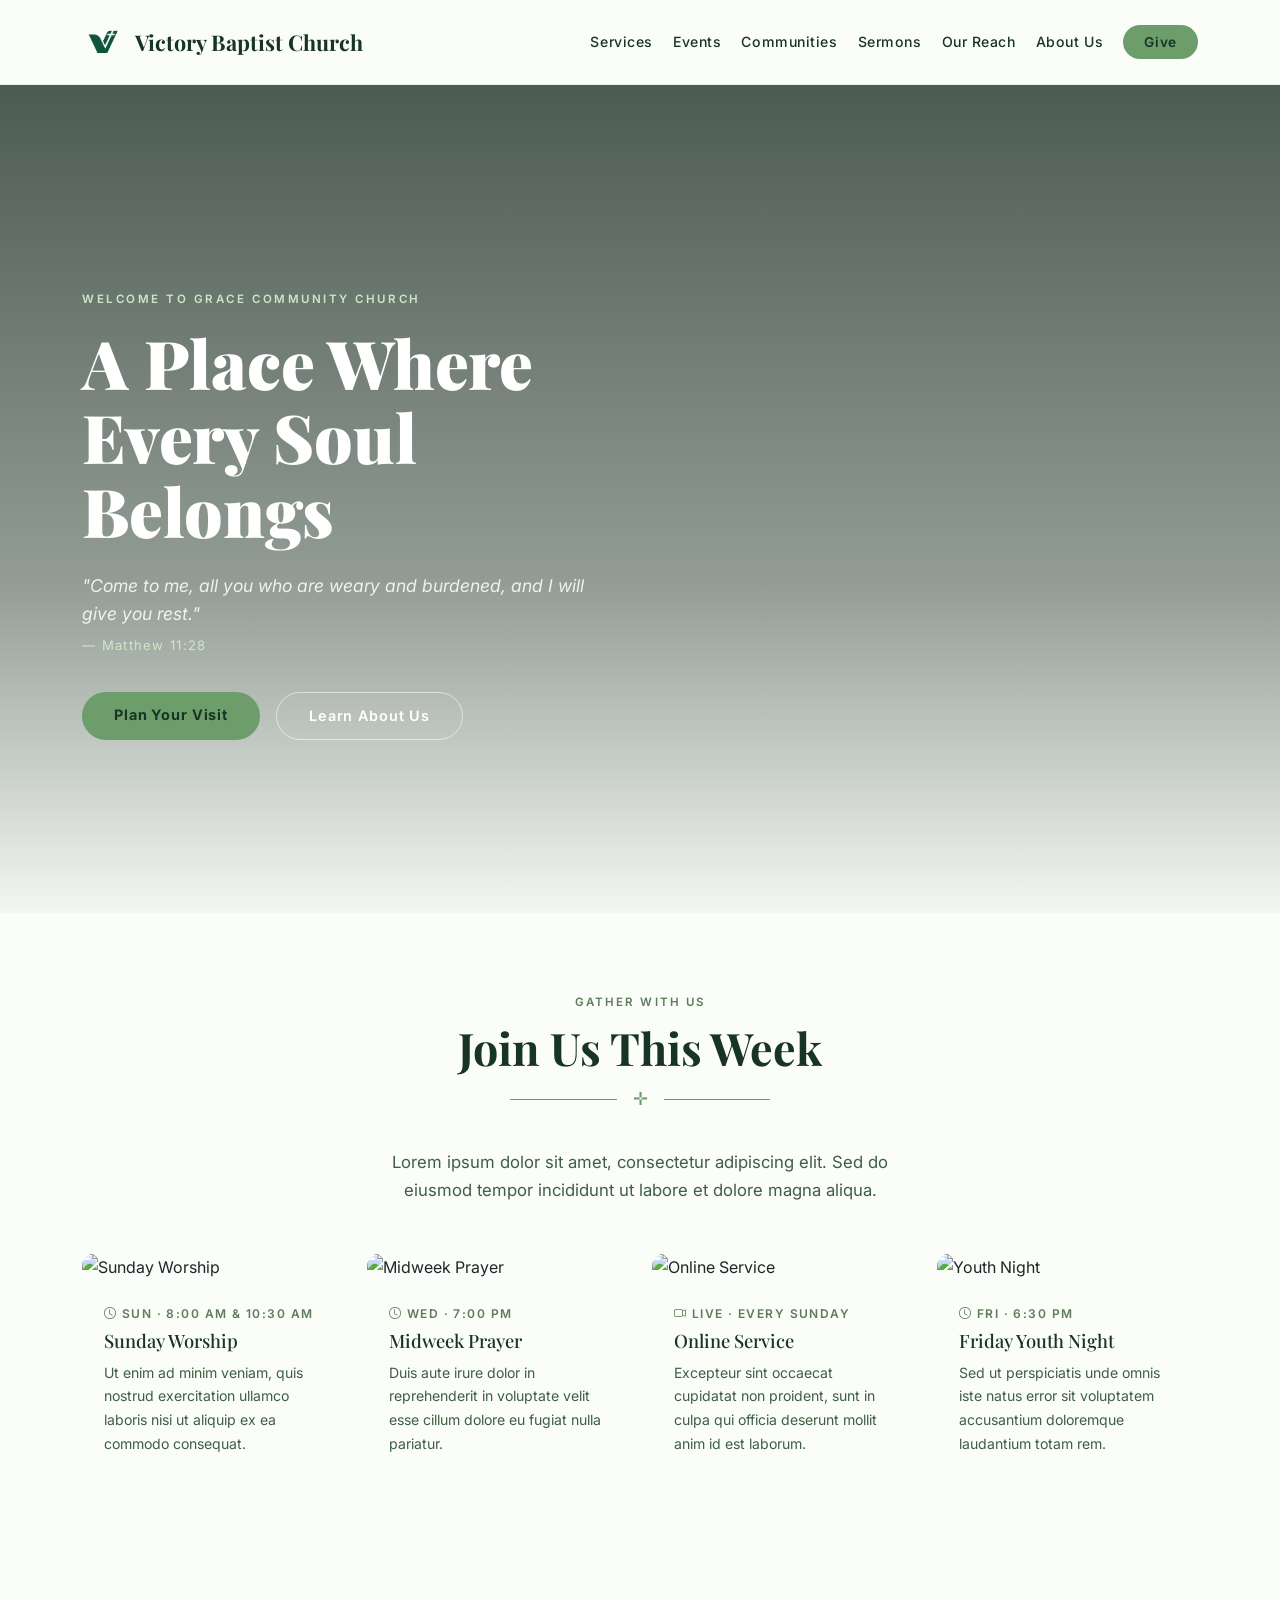
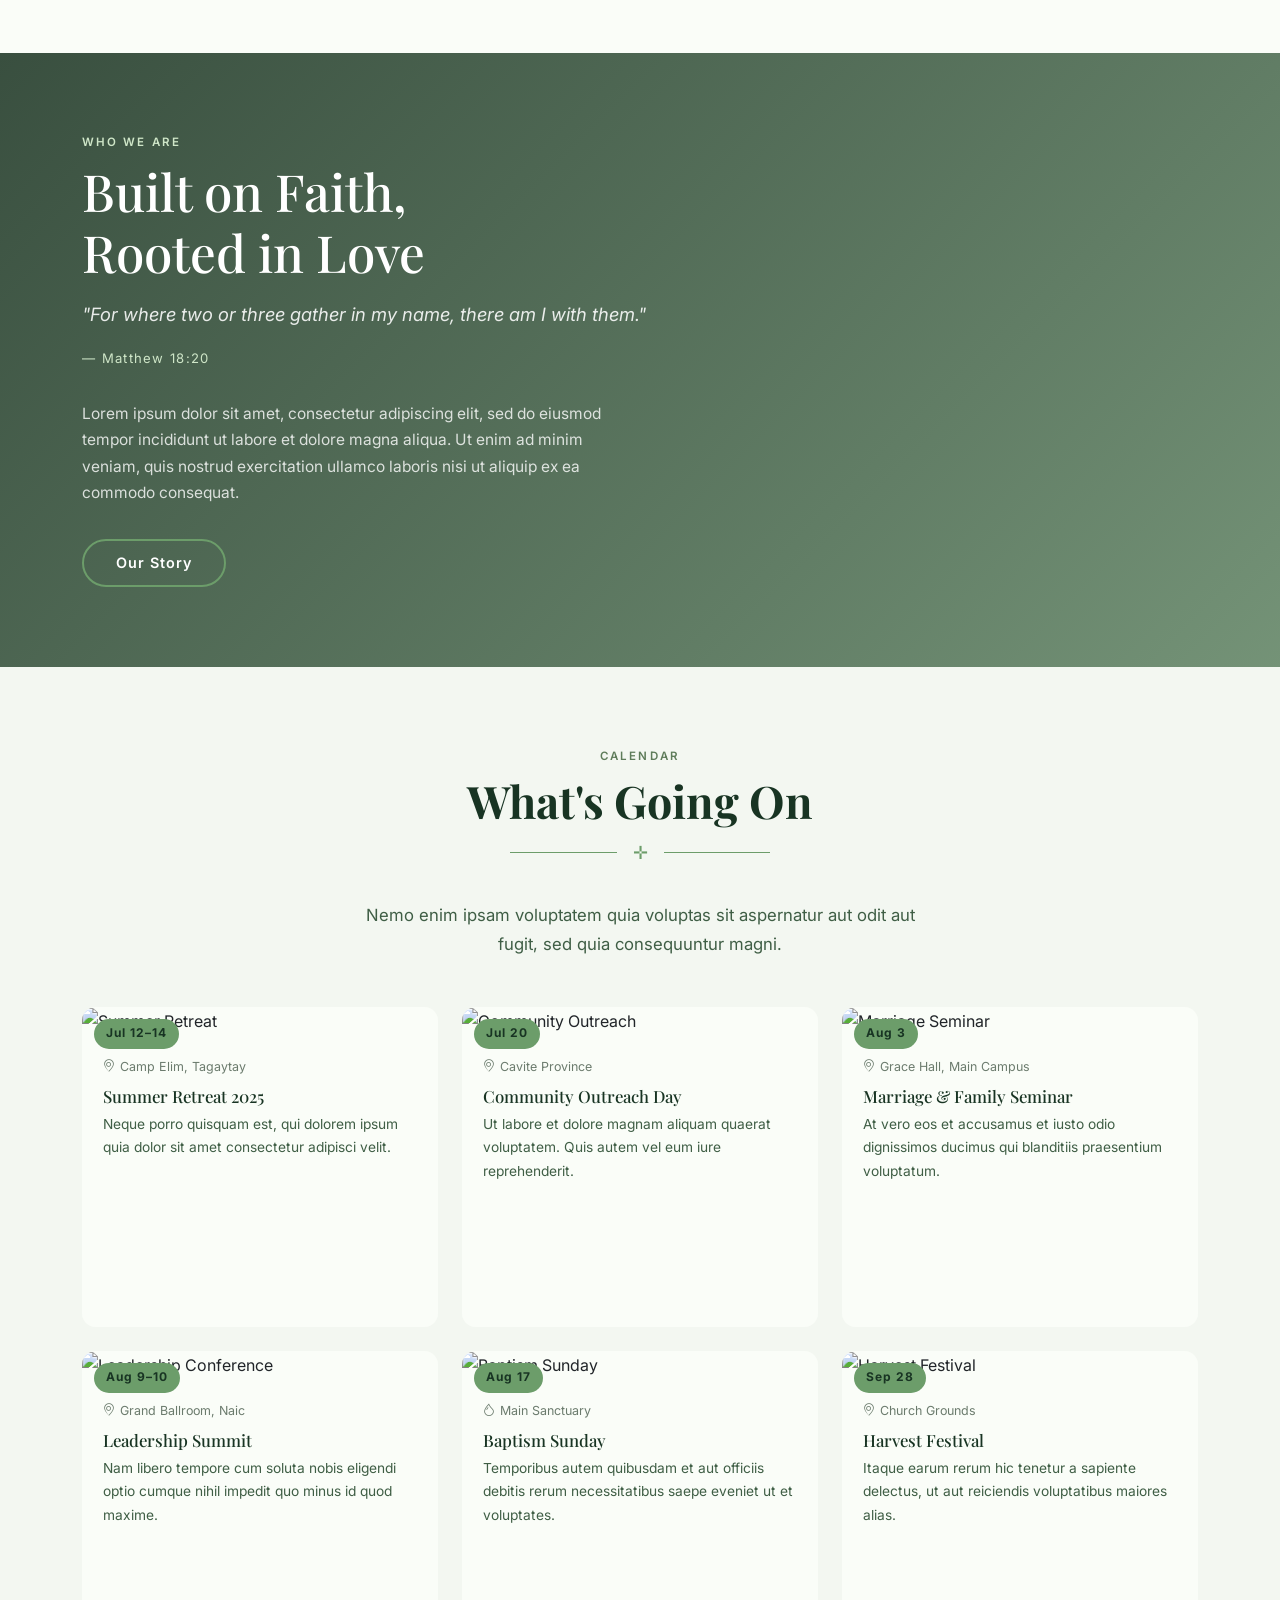
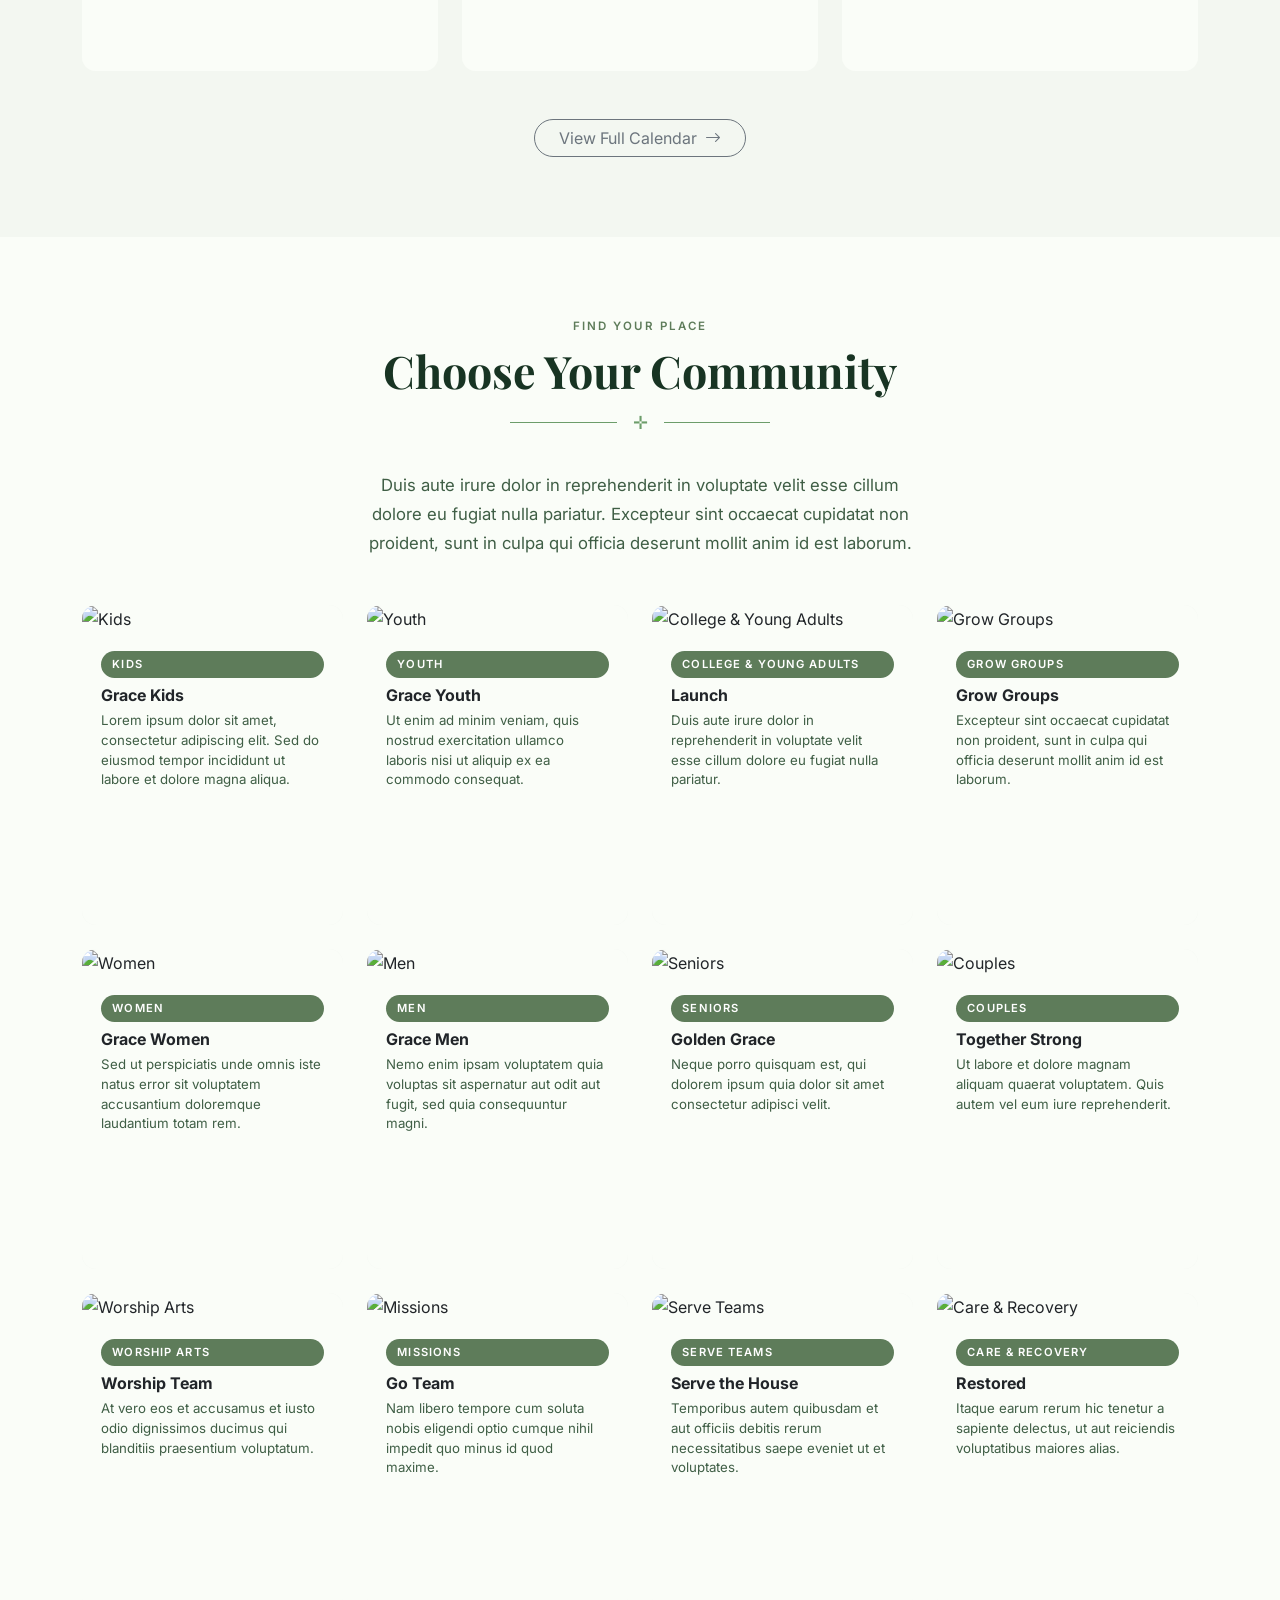
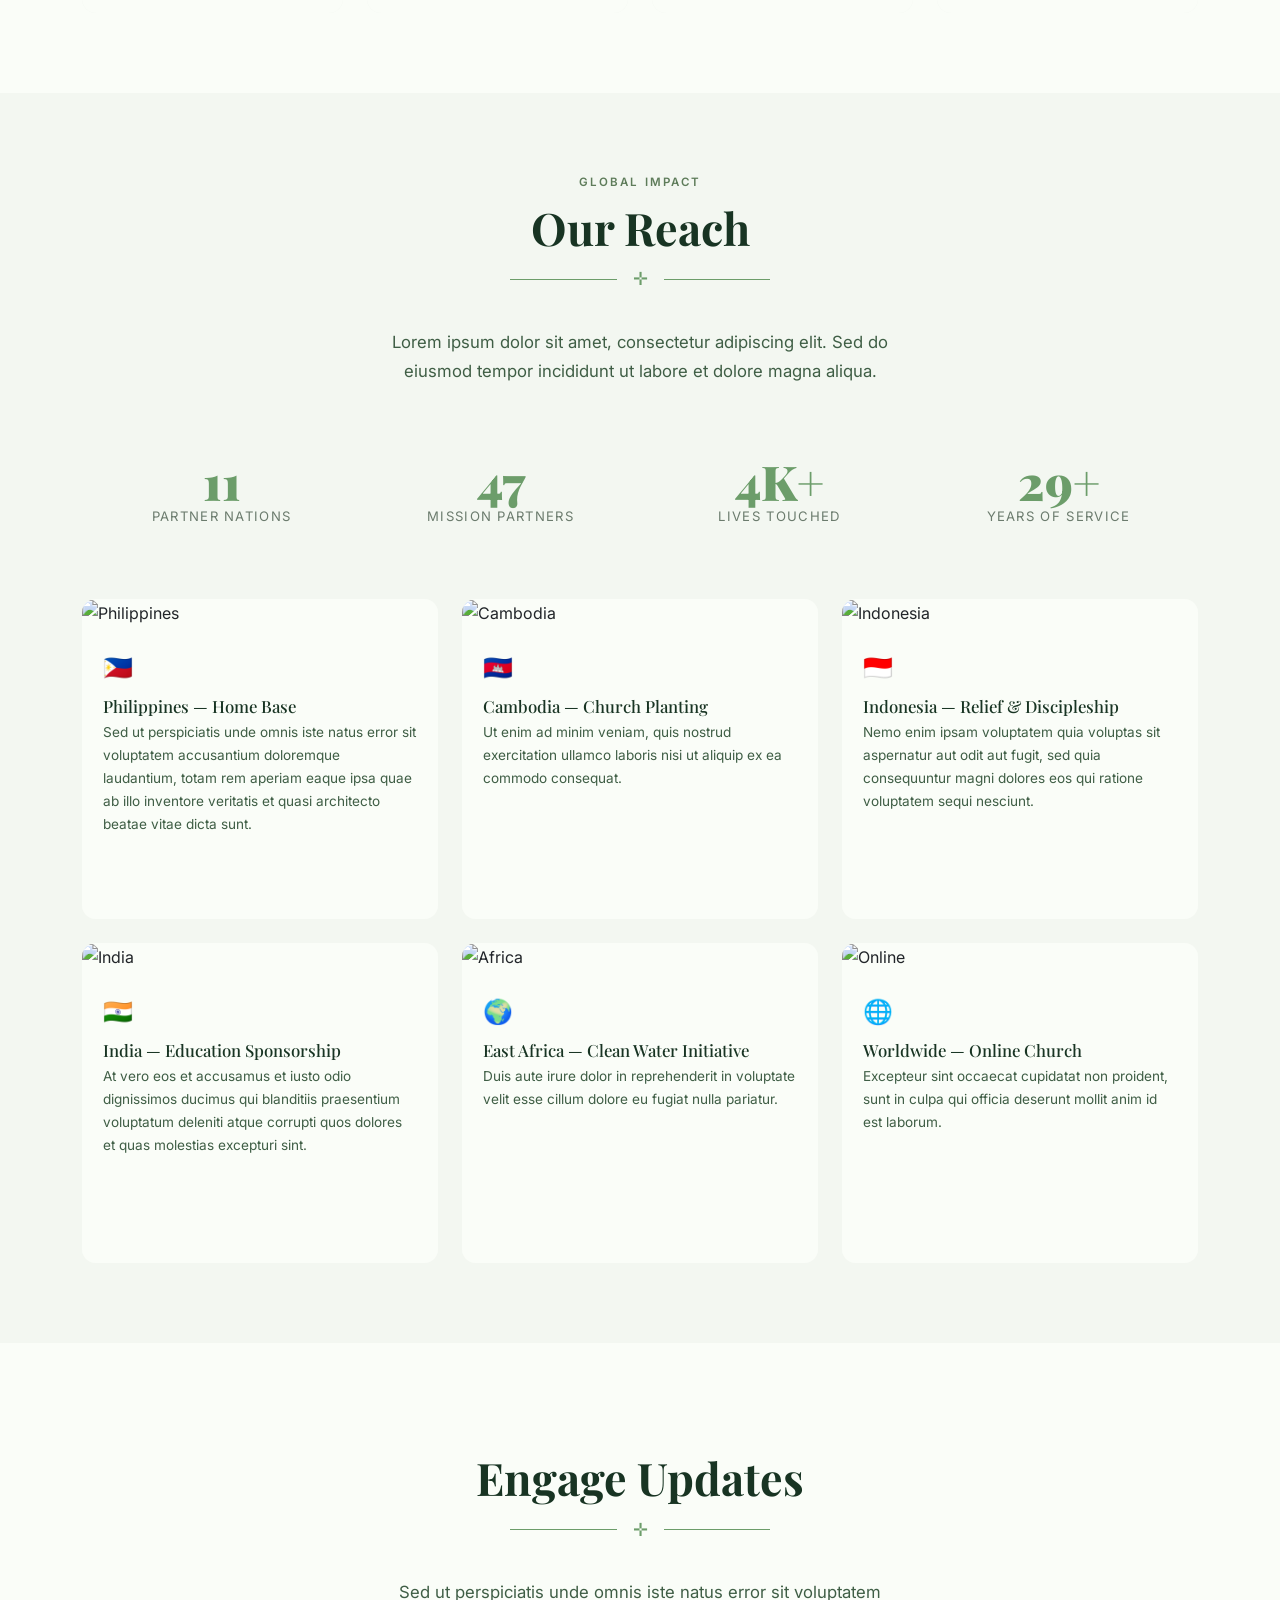
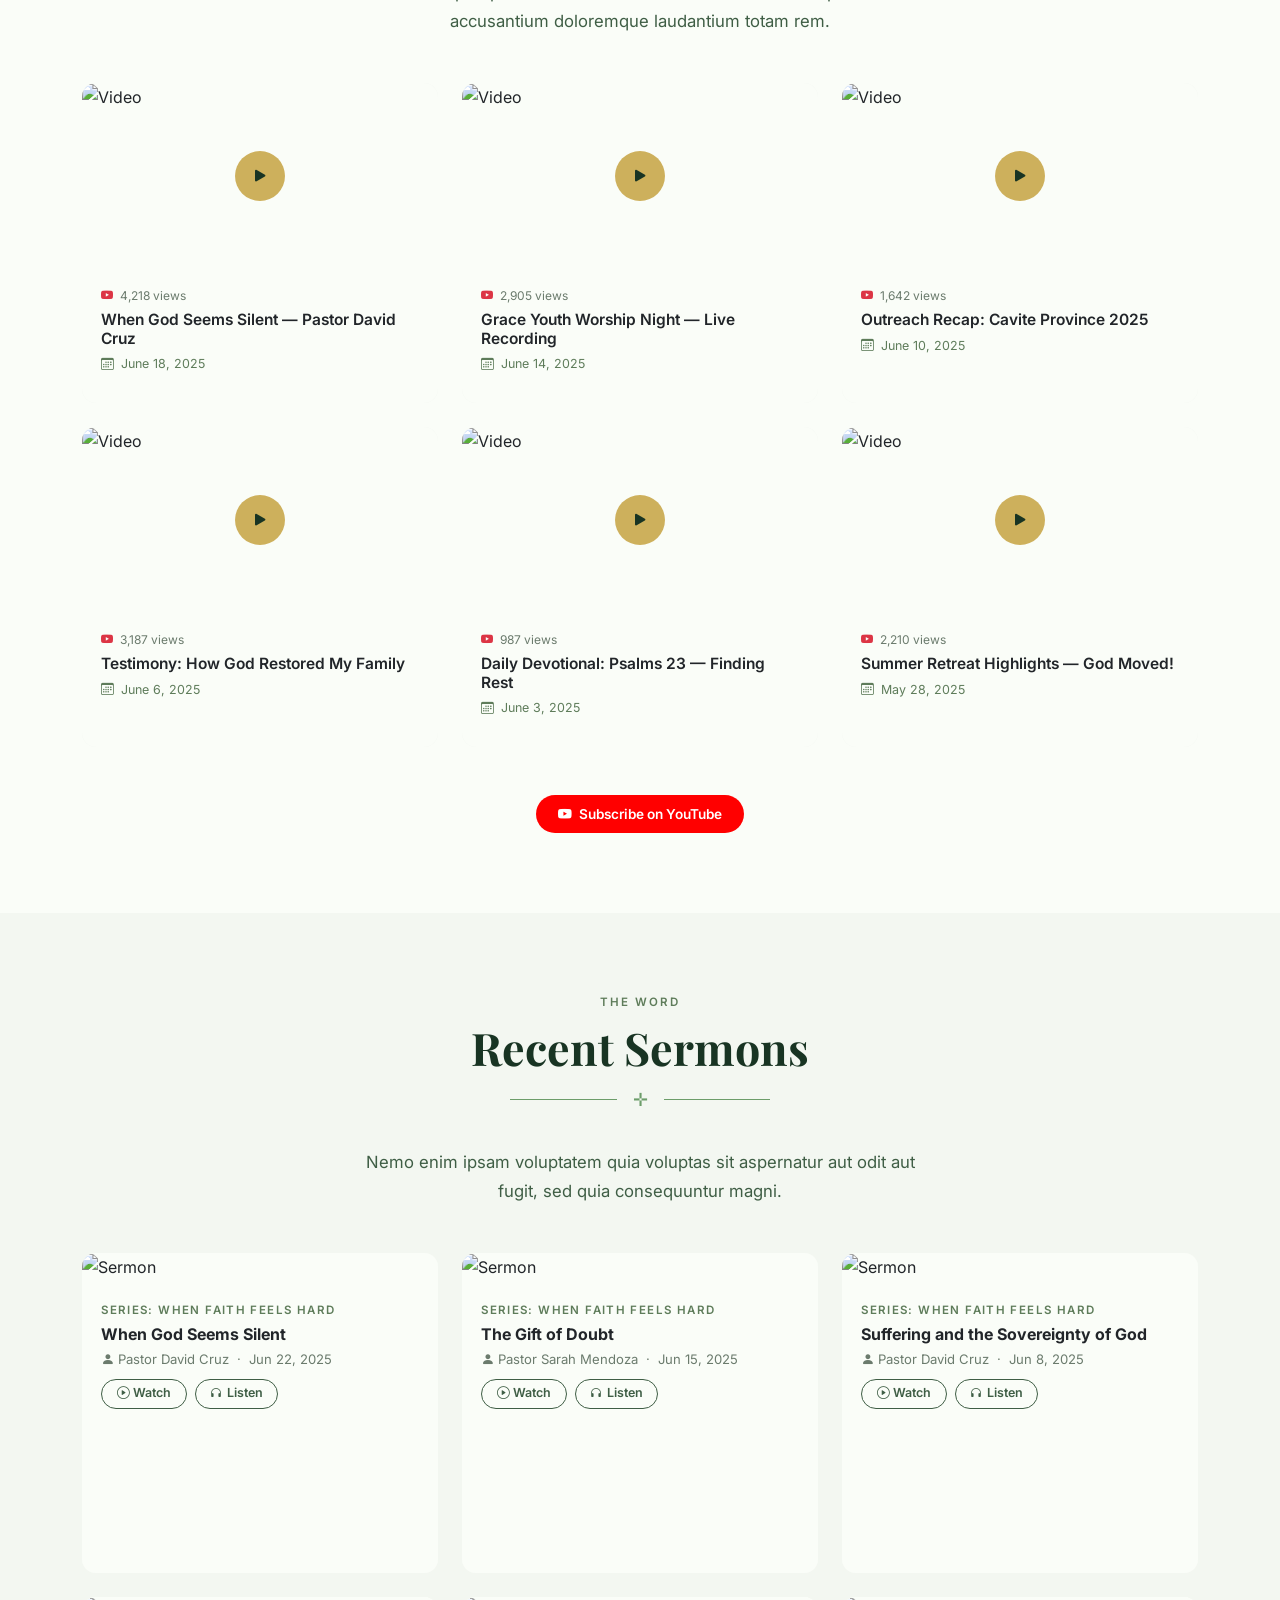
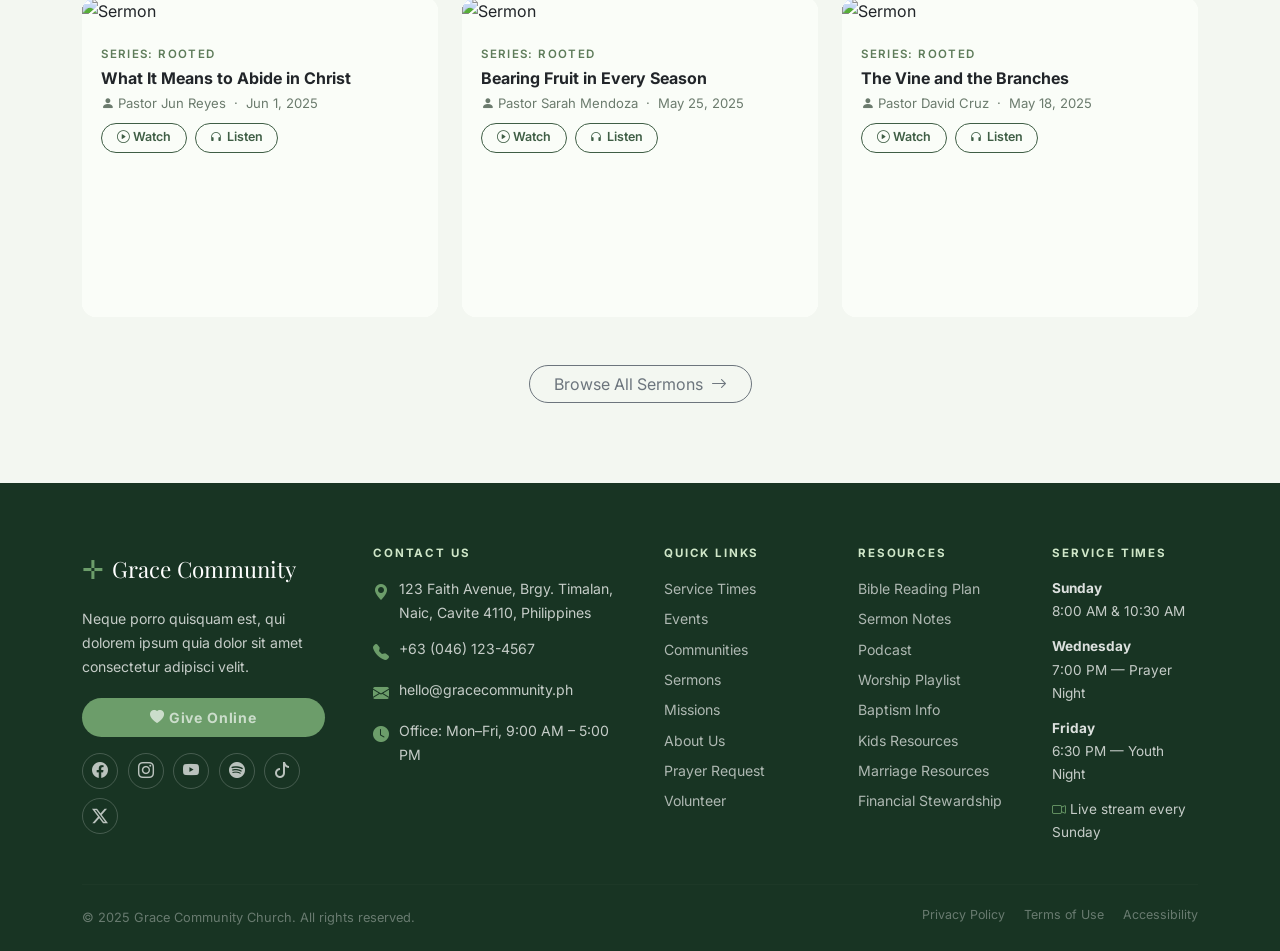
==== commit 9ff67f69: "panget" ====
--- a/church/index.html
+++ b/church/index.html
@@ -3,7 +3,8 @@
 <head>
   <meta charset="UTF-8" />
   <meta name="viewport" content="width=device-width, initial-scale=1.0"/>
-  <title>Grace Community Church</title>
+  <title>Victory Baptist Church</title>
+  <link rel="icon" type="image/png" href="src/logo.png" />
 
   <!-- Bootstrap 5 -->
   <link href="https://cdn.jsdelivr.net/npm/bootstrap@5.3.3/dist/css/bootstrap.min.css" rel="stylesheet"/>
--- a/church/style.css
+++ b/church/style.css
@@ -274,15 +274,85 @@
     /* EVENTS SECTION */
     .events-section { background: var(--beige); padding: 5rem 0; }
 
+    .service-card,
+    .community-card,
+    .reach-card,
+    .video-card,
+    .sermon-card,
     .event-card {
       border: none;
       border-radius: 14px;
       overflow: hidden;
       background: var(--cream);
-      transition: transform 0.2s, box-shadow 0.2s;
+      transition: box-shadow 0.2s;
       height: 100%;
-    }
-    .event-card:hover { transform: translateY(-4px); box-shadow: 0 10px 32px rgba(59,42,26,0.09); }
+      position: relative;
+      perspective: 1000px;
+      cursor: pointer;
+      min-height: 320px;
+    }
+    .service-card:hover,
+    .community-card:hover,
+    .reach-card:hover,
+    .video-card:hover,
+    .sermon-card:hover,
+    .event-card:hover {
+      box-shadow: 0 10px 32px rgba(59,42,26,0.09);
+    }
+
+    .card-flip__inner {
+      position: relative;
+      width: 100%;
+      height: 100%;
+      min-height: 320px;
+      transition: transform 0.65s ease;
+      transform-style: preserve-3d;
+    }
+
+    .card-flip.is-flipped .card-flip__inner {
+      transform: rotateY(180deg);
+    }
+
+    .card-flip__face {
+      position: absolute;
+      inset: 0;
+      width: 100%;
+      height: 100%;
+      backface-visibility: hidden;
+      border-radius: inherit;
+      overflow: hidden;
+      background: var(--cream);
+    }
+
+    .card-flip__face--back {
+      transform: rotateY(180deg);
+      display: flex;
+      flex-direction: column;
+      justify-content: center;
+      padding: 1.5rem;
+      background: linear-gradient(135deg, var(--brown) 0%, var(--brown-mid) 100%);
+      color: #fff;
+    }
+
+    .card-flip__face--back .event-date-badge {
+      position: static;
+      display: inline-block;
+      width: fit-content;
+      margin-bottom: 1rem;
+      background: rgba(255,255,255,0.16);
+      color: #fff;
+    }
+
+    .card-flip__face--back h5,
+    .card-flip__face--back h6 {
+      color: #fff;
+      margin-bottom: 0.6rem;
+    }
+
+    .card-flip__face--back p {
+      color: rgba(255,255,255,0.88);
+      line-height: 1.7;
+    }
 
     .event-card img { height: 195px; width: 100%; }
 
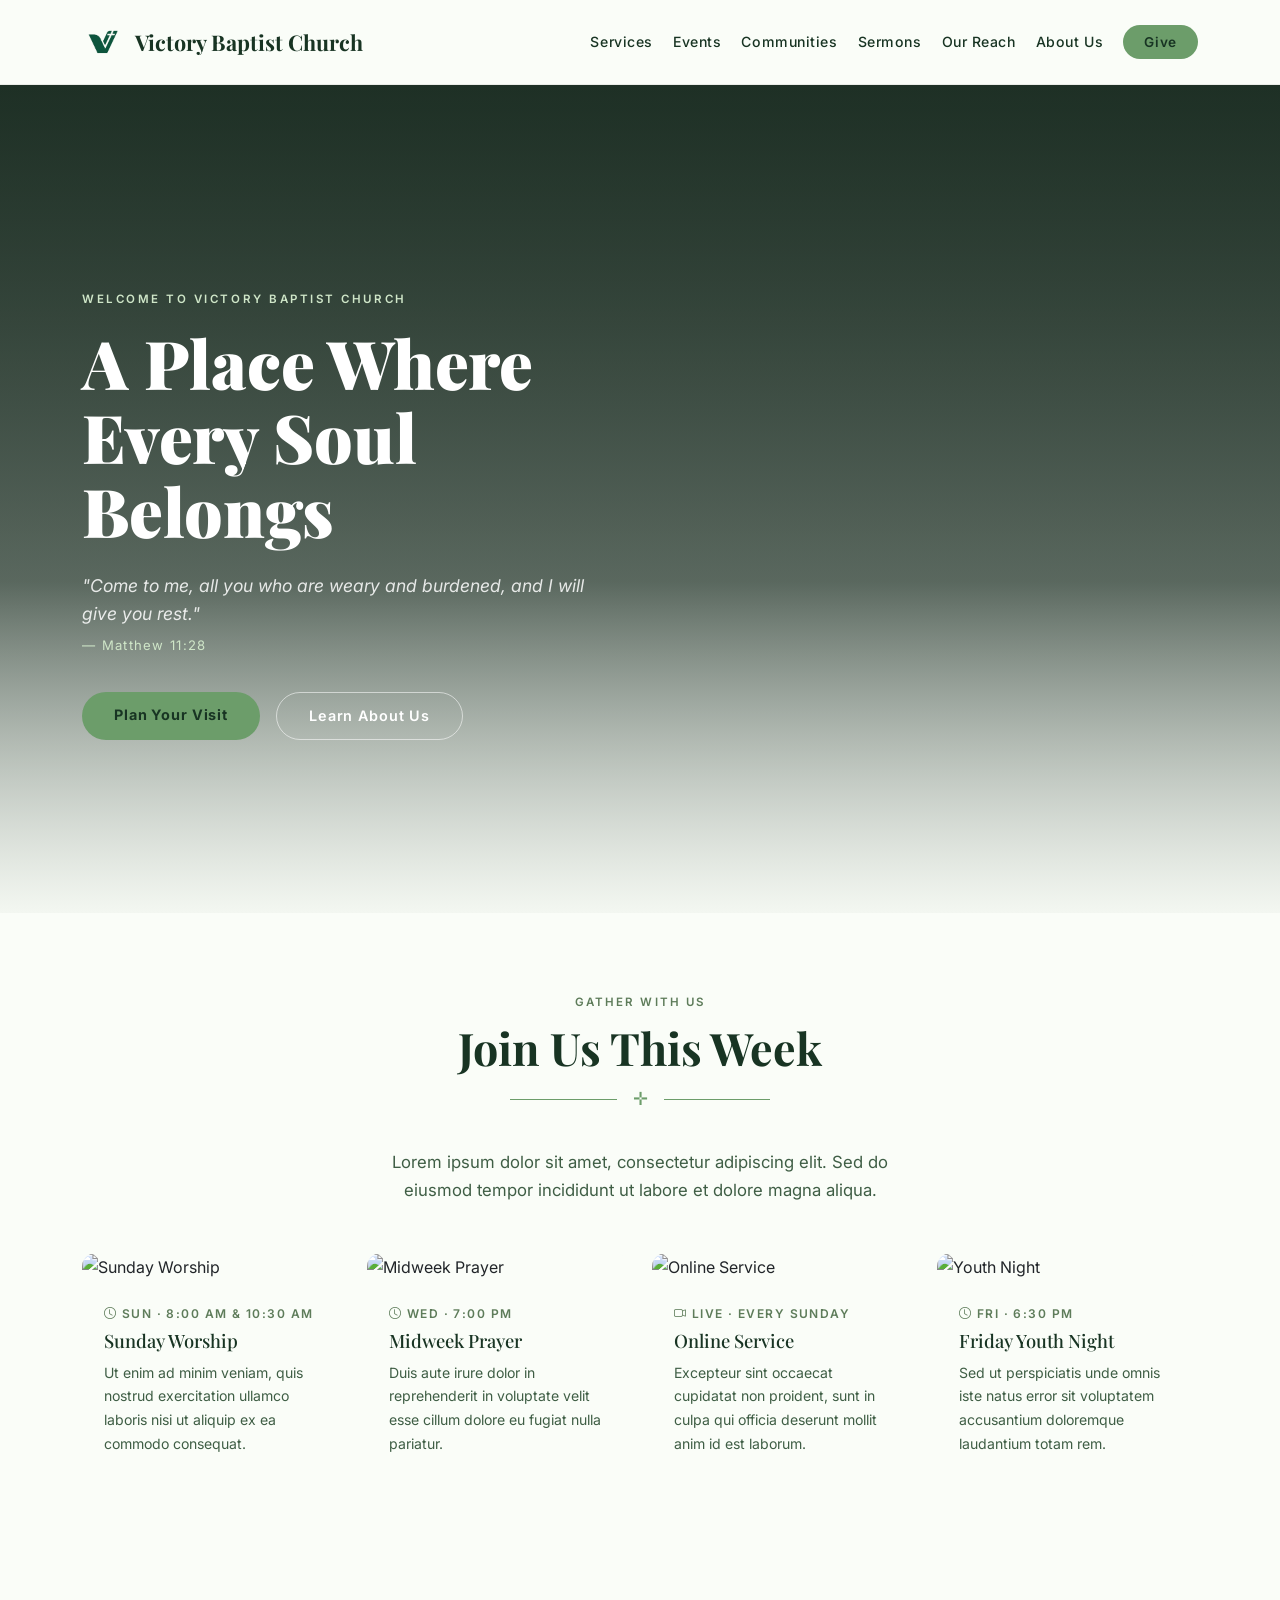
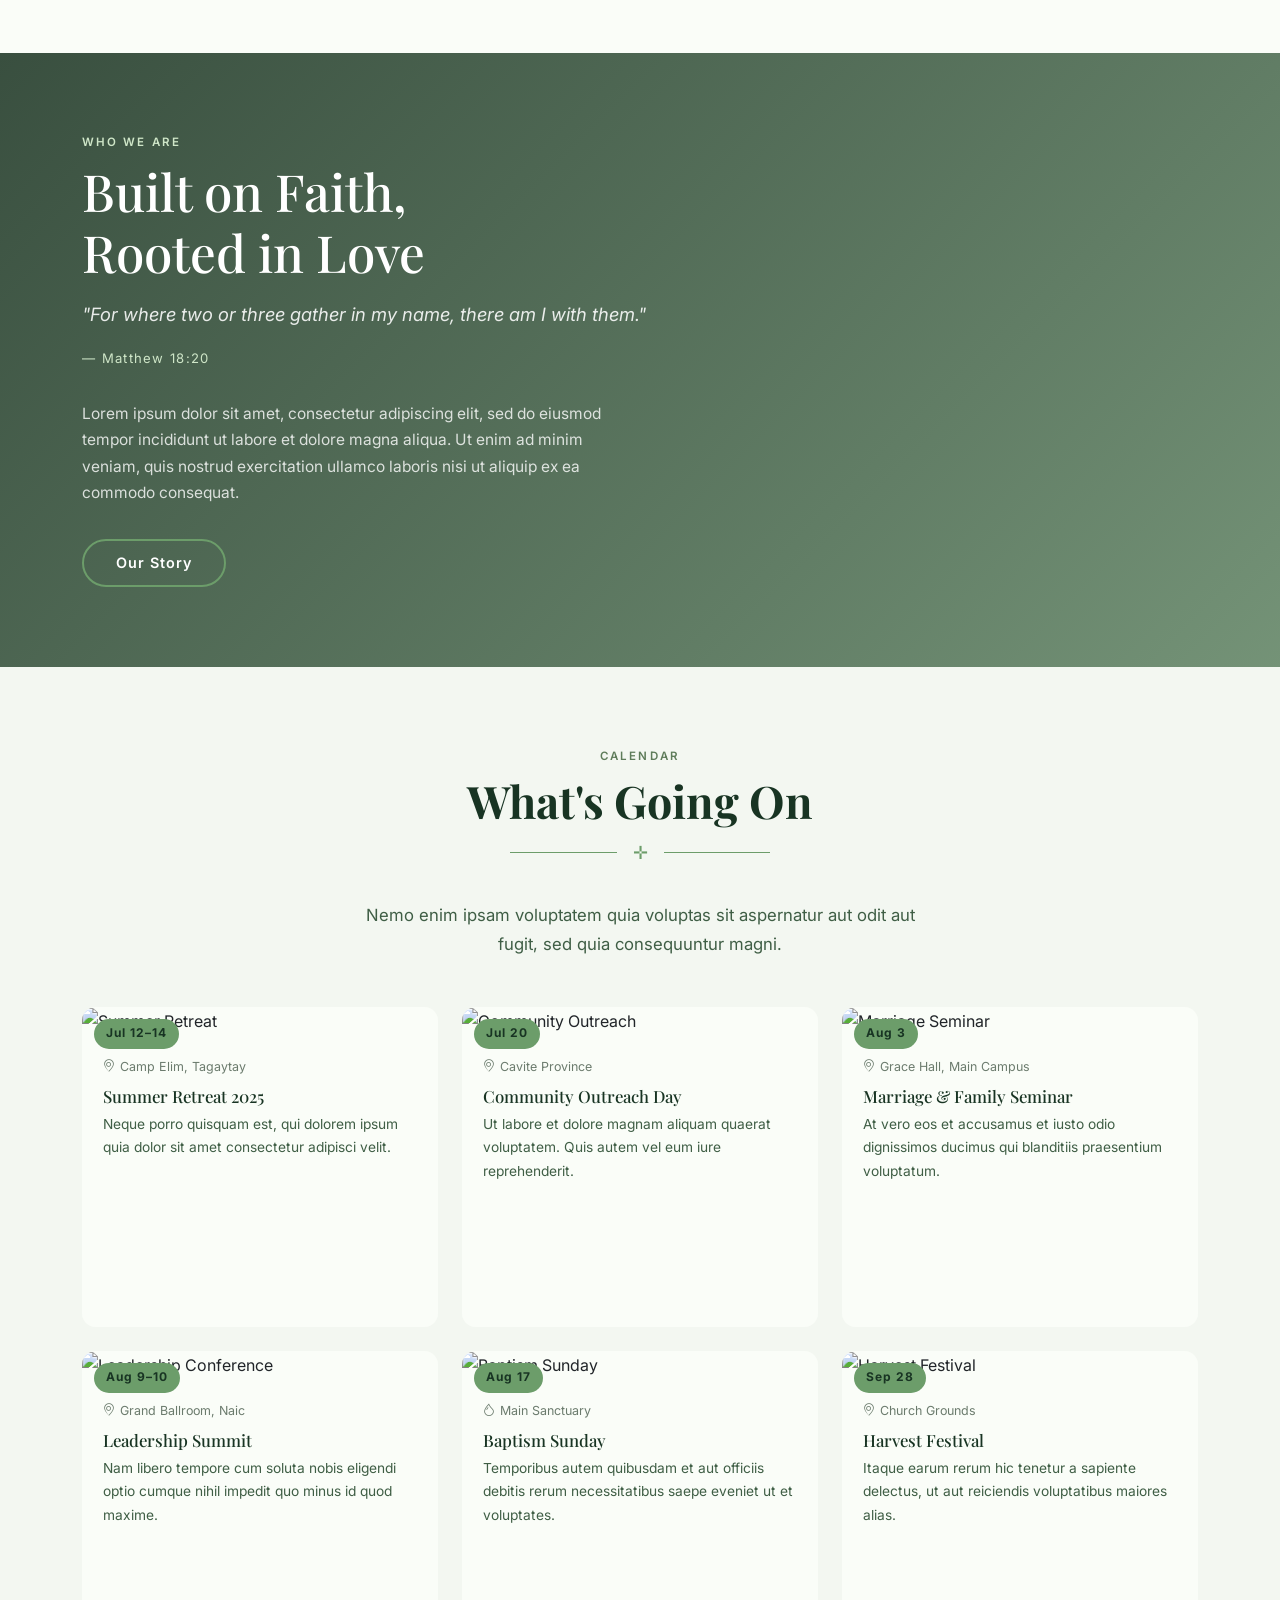
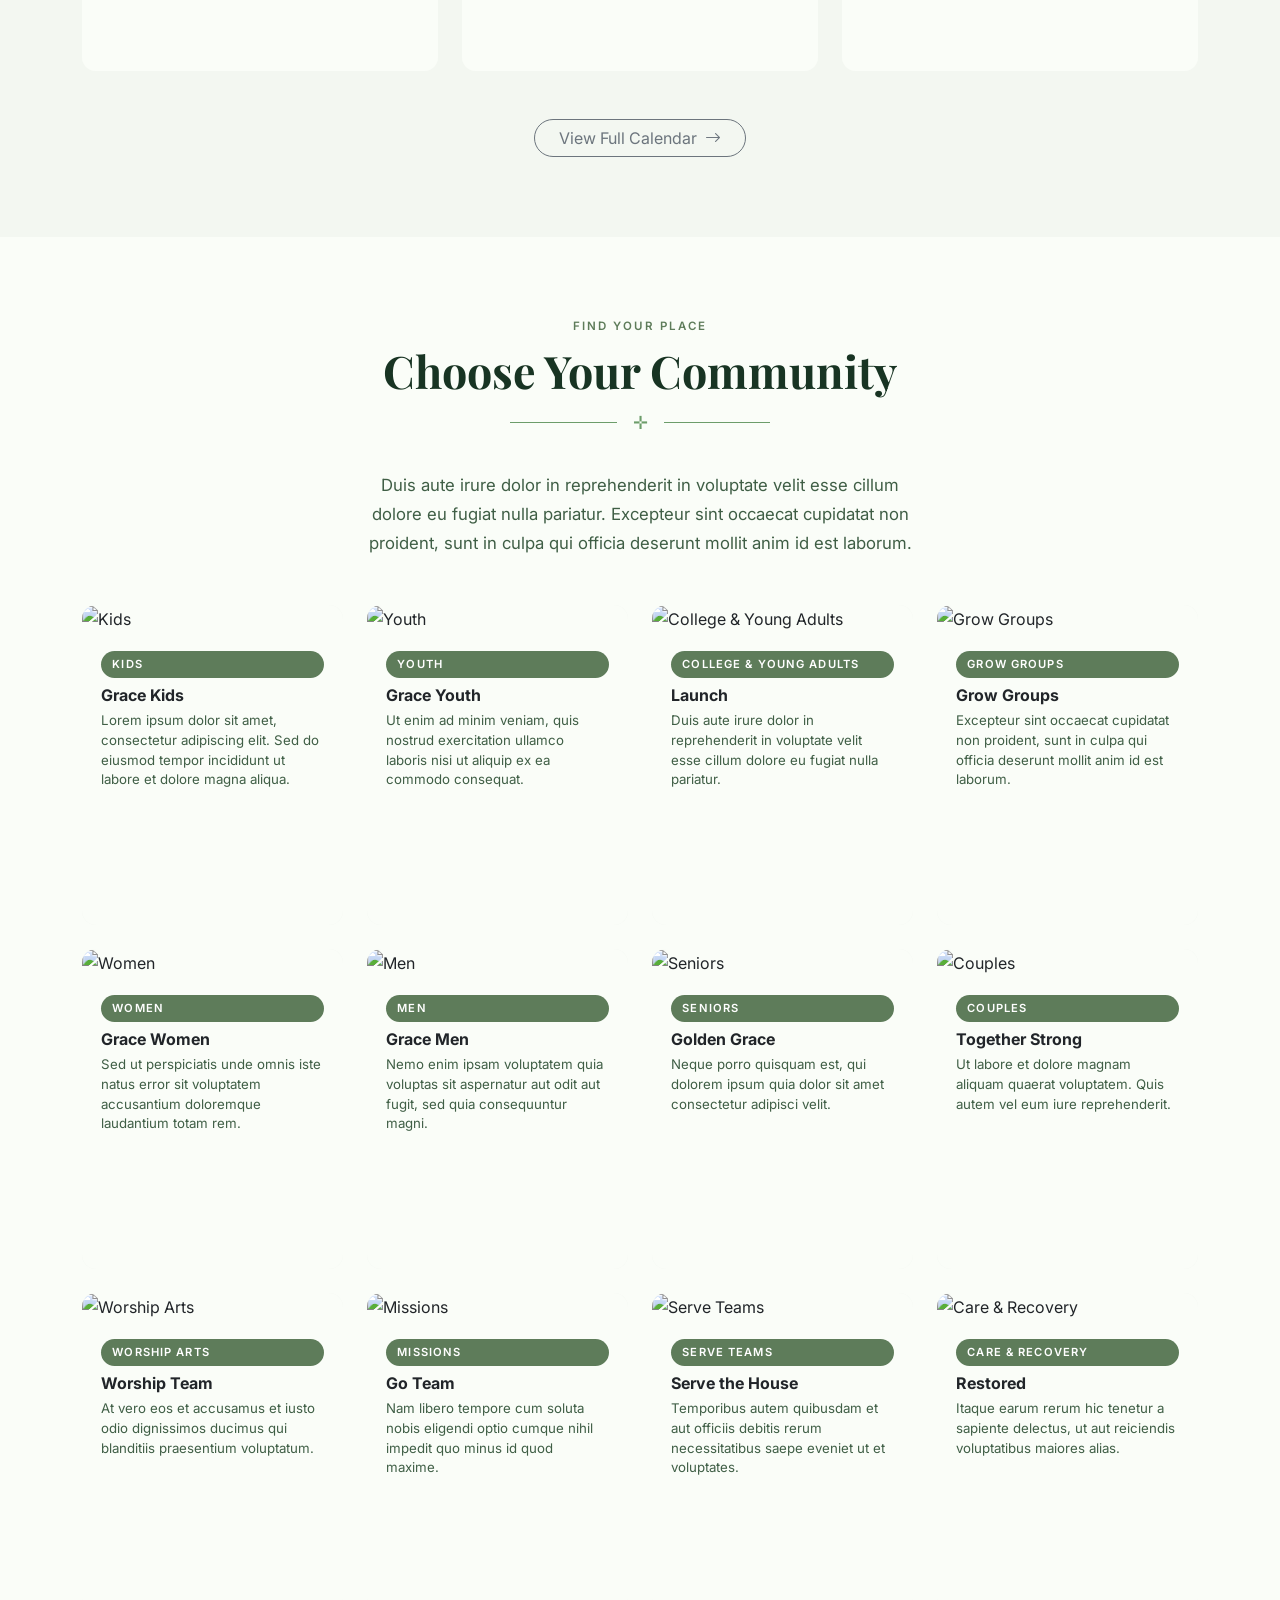
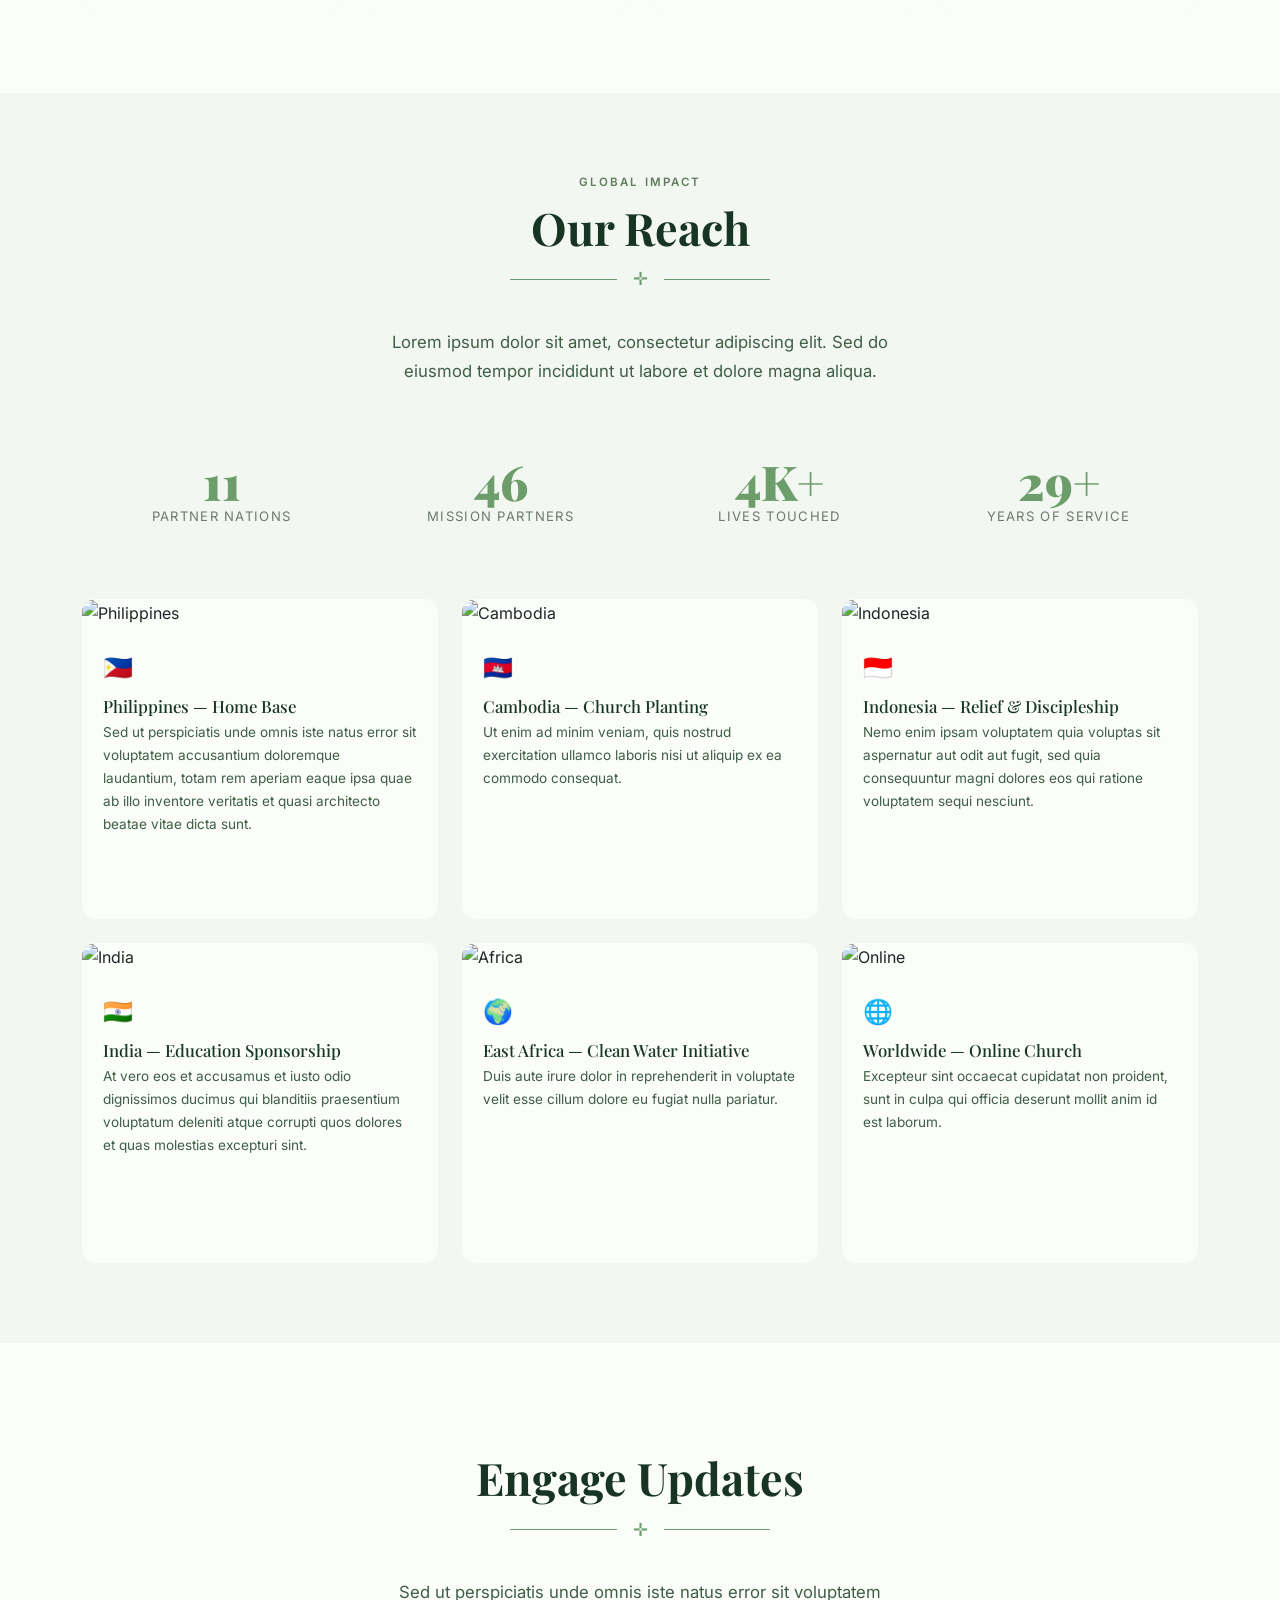
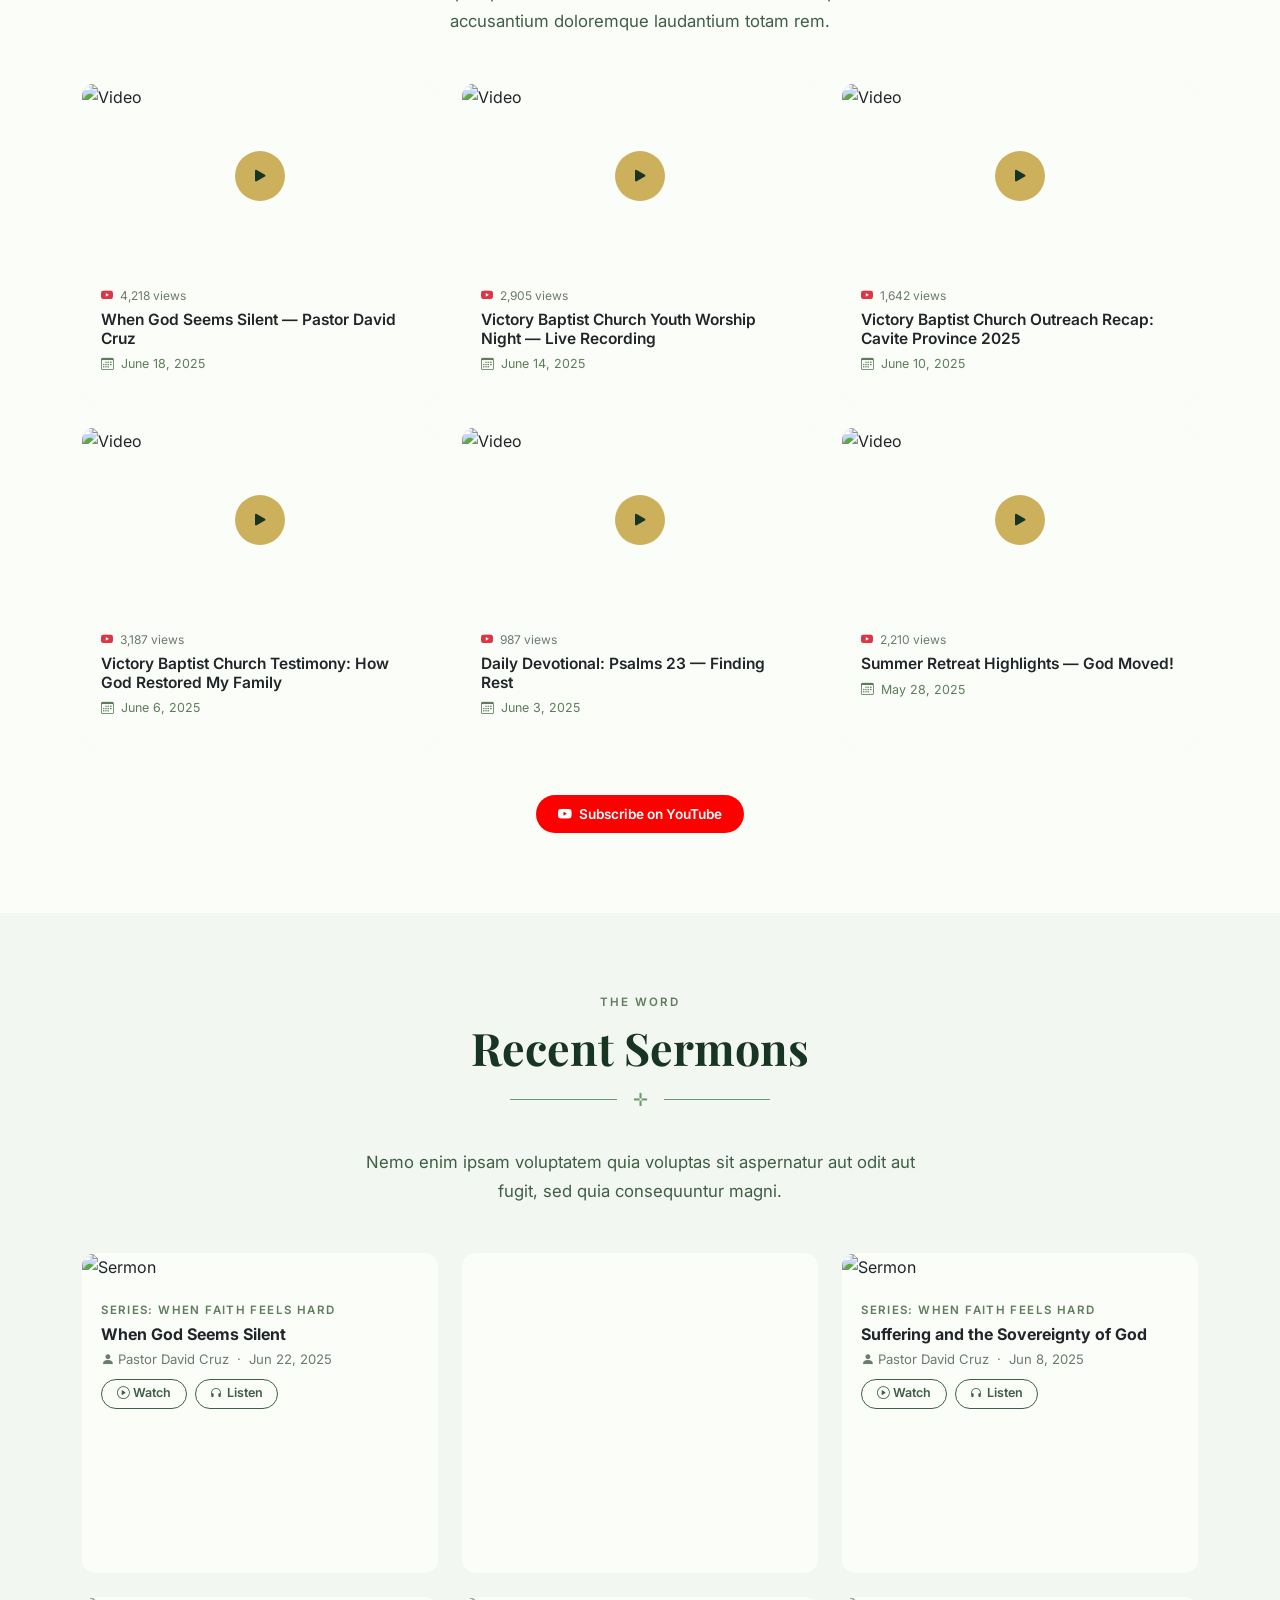
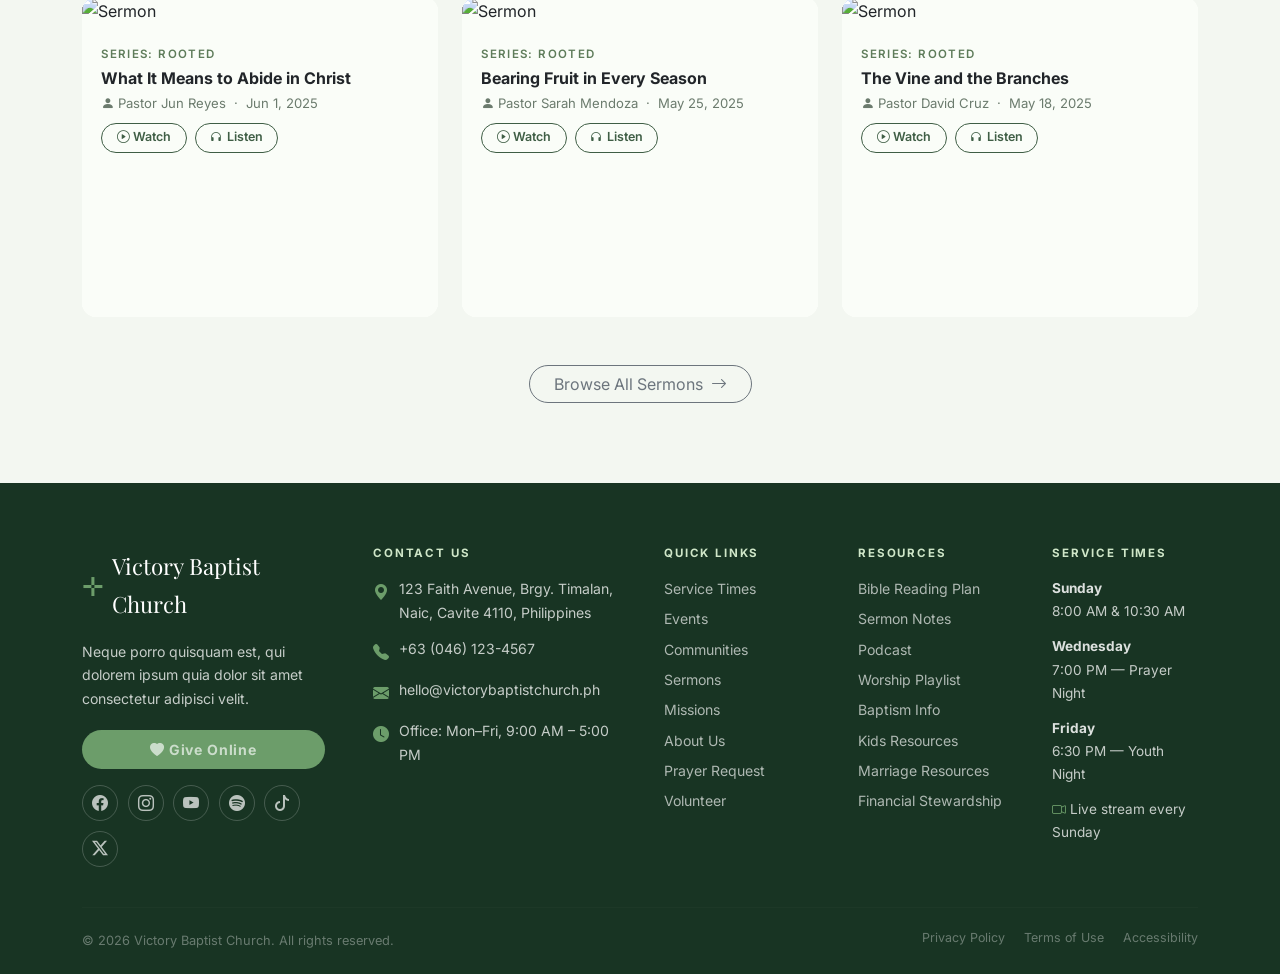
==== commit 8015187b: "awd" ====
--- a/church/index.html
+++ b/church/index.html
@@ -48,9 +48,13 @@
 
 <!-- HERO -->
 <section class="hero-section" id="home">
-  <div class="container">
+  <video class="hero-video" autoplay muted loop playsinline poster="https://images.unsplash.com/photo-1438032005730-c779502df39b?w=1600&q=80">
+    <source src="src/LTMO-TrafficUpdate (20).mp4" type="video/mp4">
+  </video>
+  <div class="hero-overlay"></div>
+  <div class="container hero-content">
     <div class="col-lg-8">
-      <p class="hero-eyebrow">Welcome to Grace Community Church</p>
+      <p class="hero-eyebrow">Welcome to Victory Baptist Church</p>
       <h1>A Place Where<br/>Every Soul<br/>Belongs</h1>
       <p class="hero-verse">"Come to me, all you who are weary and burdened, and I will give you rest."</p>
       <p class="hero-ref">— Matthew 11:28</p>
@@ -515,7 +519,7 @@
           </div>
           <div class="card-body">
             <p class="video-views"><i class="bi bi-youtube text-danger me-1"></i> 2,905 views</p>
-            <h6>Grace Youth Worship Night — Live Recording</h6>
+            <h6>Victory Baptist Church Youth Worship Night — Live Recording</h6>
             <p class="video-date"><i class="bi bi-calendar3 me-1"></i> June 14, 2025</p>
           </div>
         </div>
@@ -529,7 +533,7 @@
           </div>
           <div class="card-body">
             <p class="video-views"><i class="bi bi-youtube text-danger me-1"></i> 1,642 views</p>
-            <h6>Outreach Recap: Cavite Province 2025</h6>
+            <h6>Victory Baptist Church Outreach Recap: Cavite Province 2025</h6>
             <p class="video-date"><i class="bi bi-calendar3 me-1"></i> June 10, 2025</p>
           </div>
         </div>
@@ -543,7 +547,7 @@
           </div>
           <div class="card-body">
             <p class="video-views"><i class="bi bi-youtube text-danger me-1"></i> 3,187 views</p>
-            <h6>Testimony: How God Restored My Family</h6>
+            <h6>Victory Baptist Church  Testimony: How God Restored My Family</h6>
             <p class="video-date"><i class="bi bi-calendar3 me-1"></i> June 6, 2025</p>
           </div>
         </div>
@@ -706,7 +710,7 @@
       <div class="col-lg-3 col-md-6">
         <div class="footer-brand">
           <span class="brand-cross">&#10011;</span>
-          Grace Community
+          Victory Baptist Church
         </div>
         <p style="font-size:0.88rem; margin-bottom:1.2rem;">Neque porro quisquam est, qui dolorem ipsum quia dolor sit amet consectetur adipisci velit.</p>
         <a href="#" class="btn-giving btn mb-3">
@@ -735,7 +739,7 @@
         </div>
         <div class="footer-contact-item">
           <i class="bi bi-envelope-fill"></i>
-          <span>hello@gracecommunity.ph</span>
+          <span>hello@victorybaptistchurch.ph</span>
         </div>
         <div class="footer-contact-item">
           <i class="bi bi-clock-fill"></i>
@@ -795,7 +799,7 @@
     <hr class="footer-divider"/>
     <div class="row footer-bottom align-items-center">
       <div class="col-md-6">
-        &copy; 2025 Grace Community Church. All rights reserved.
+        &copy; 2026 Victory Baptist Church. All rights reserved.
       </div>
       <div class="col-md-6 text-md-end" style="display:flex; gap:1.2rem; justify-content: flex-end; flex-wrap:wrap;">
         <a href="#" style="font-size:0.78rem; color:rgba(255,255,255,0.35);">Privacy Policy</a>
--- a/church/style.css
+++ b/church/style.css
@@ -140,13 +140,34 @@
 
     /* HERO SECTION */
     .hero-section {
+      position: relative;
       min-height: 92vh;
-      background:
-        linear-gradient(to bottom, rgba(12,31,20,0.72) 0%, rgba(12,31,20,0.42) 60%, rgba(243,247,241,1) 100%),
-        url('https://images.unsplash.com/photo-1438032005730-c779502df39b?w=1600&q=80') center/cover no-repeat;
+      background: linear-gradient(to bottom, rgba(12,31,20,0.72) 0%, rgba(12,31,20,0.42) 60%, rgba(243,247,241,1) 100%);
       display: flex;
       align-items: center;
       padding: 7rem 0 5rem;
+      overflow: hidden;
+    }
+
+    .hero-section .hero-video {
+      position: absolute;
+      inset: 0;
+      width: 100%;
+      height: 100%;
+      object-fit: cover;
+      z-index: 0;
+    }
+
+    .hero-section .hero-overlay {
+      position: absolute;
+      inset: 0;
+      background: linear-gradient(to bottom, rgba(12,31,20,0.72) 0%, rgba(12,31,20,0.42) 60%, rgba(243,247,241,1) 100%);
+      z-index: 1;
+    }
+
+    .hero-section .hero-content {
+      position: relative;
+      z-index: 2;
     }
 
     .hero-section .hero-eyebrow {
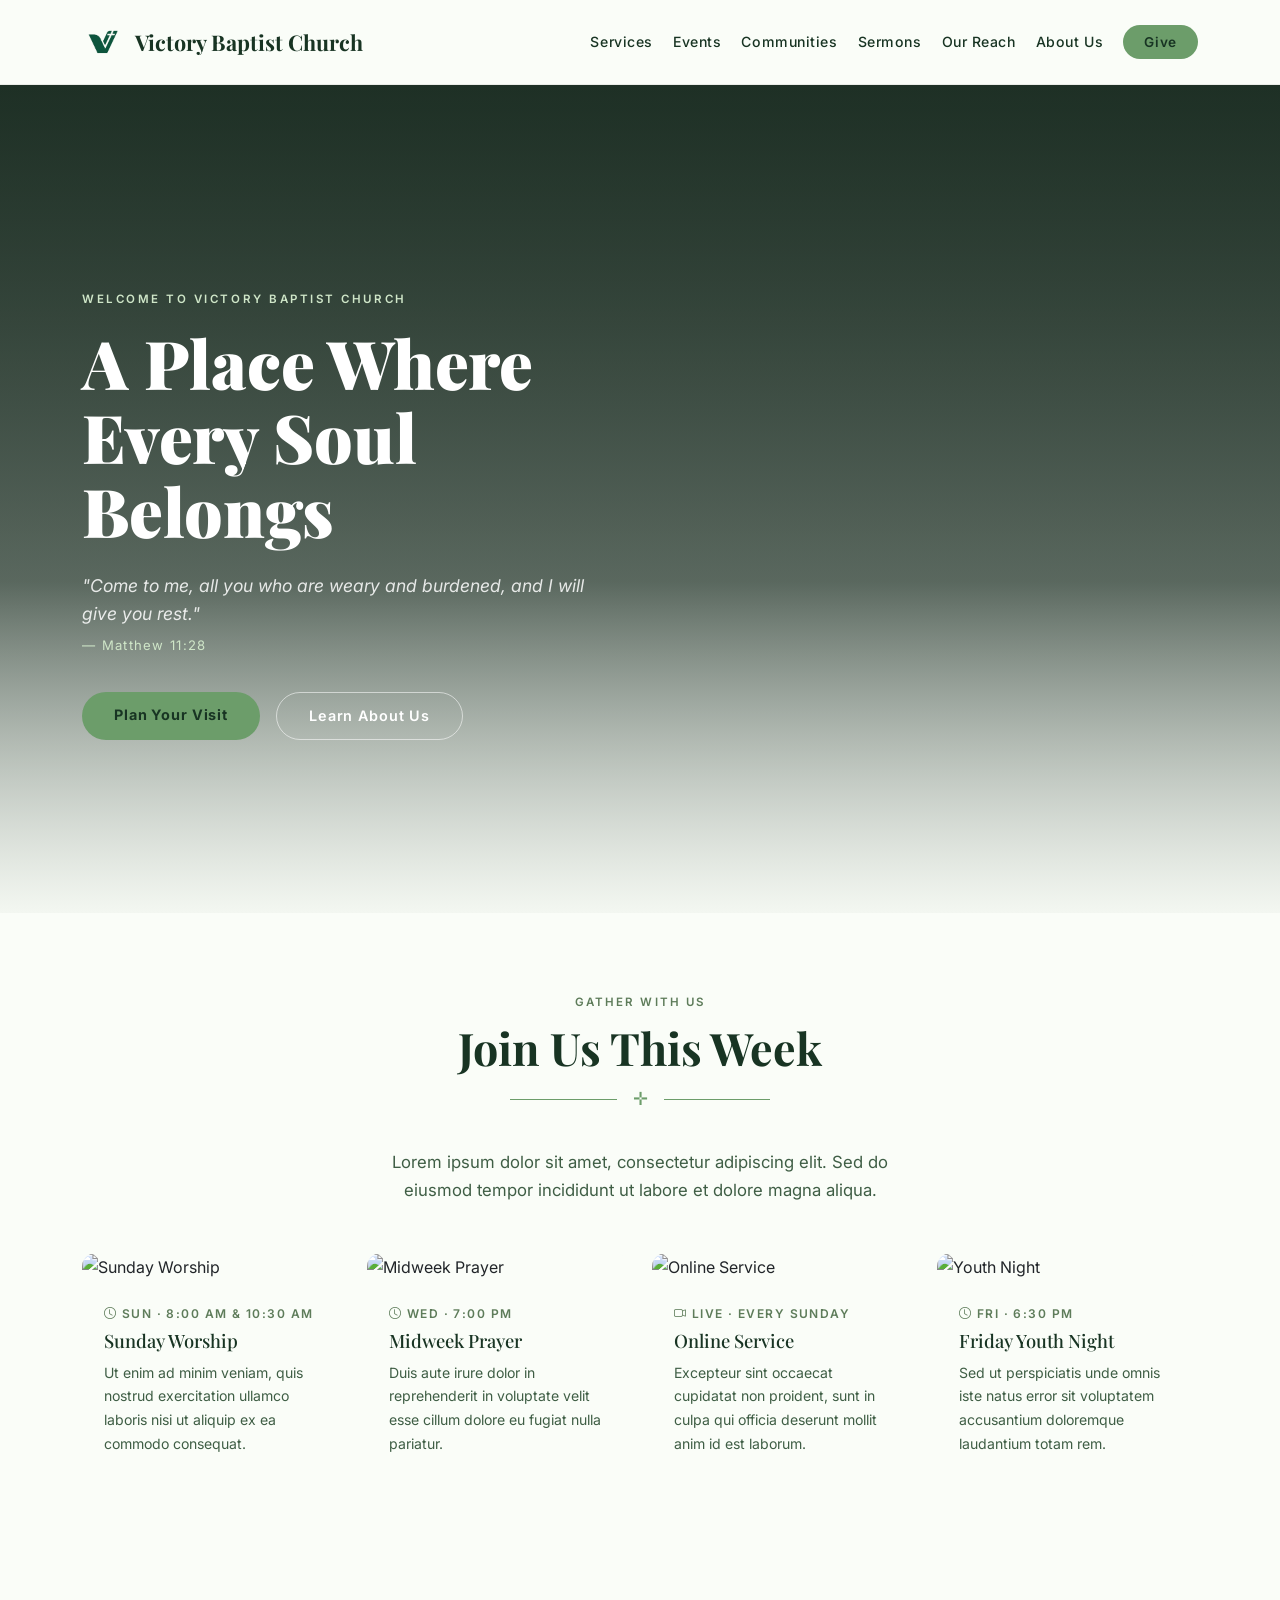
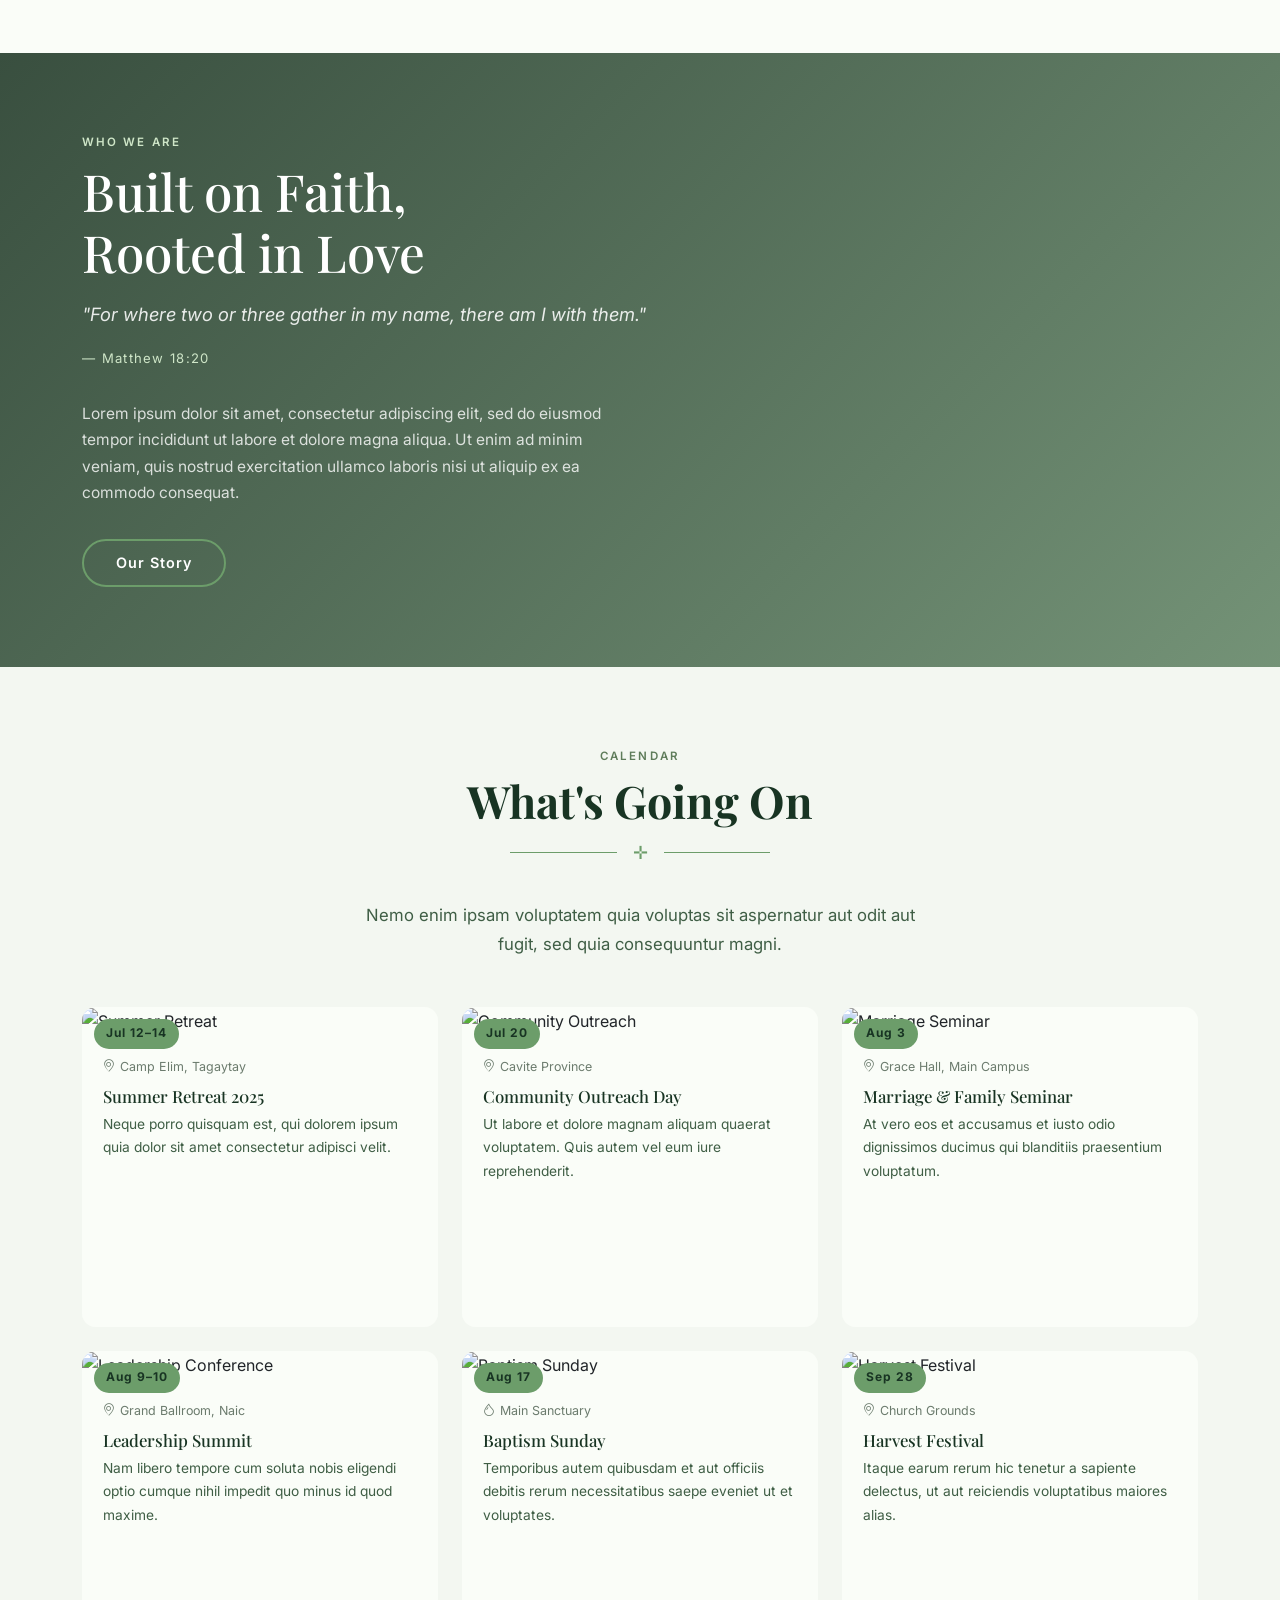
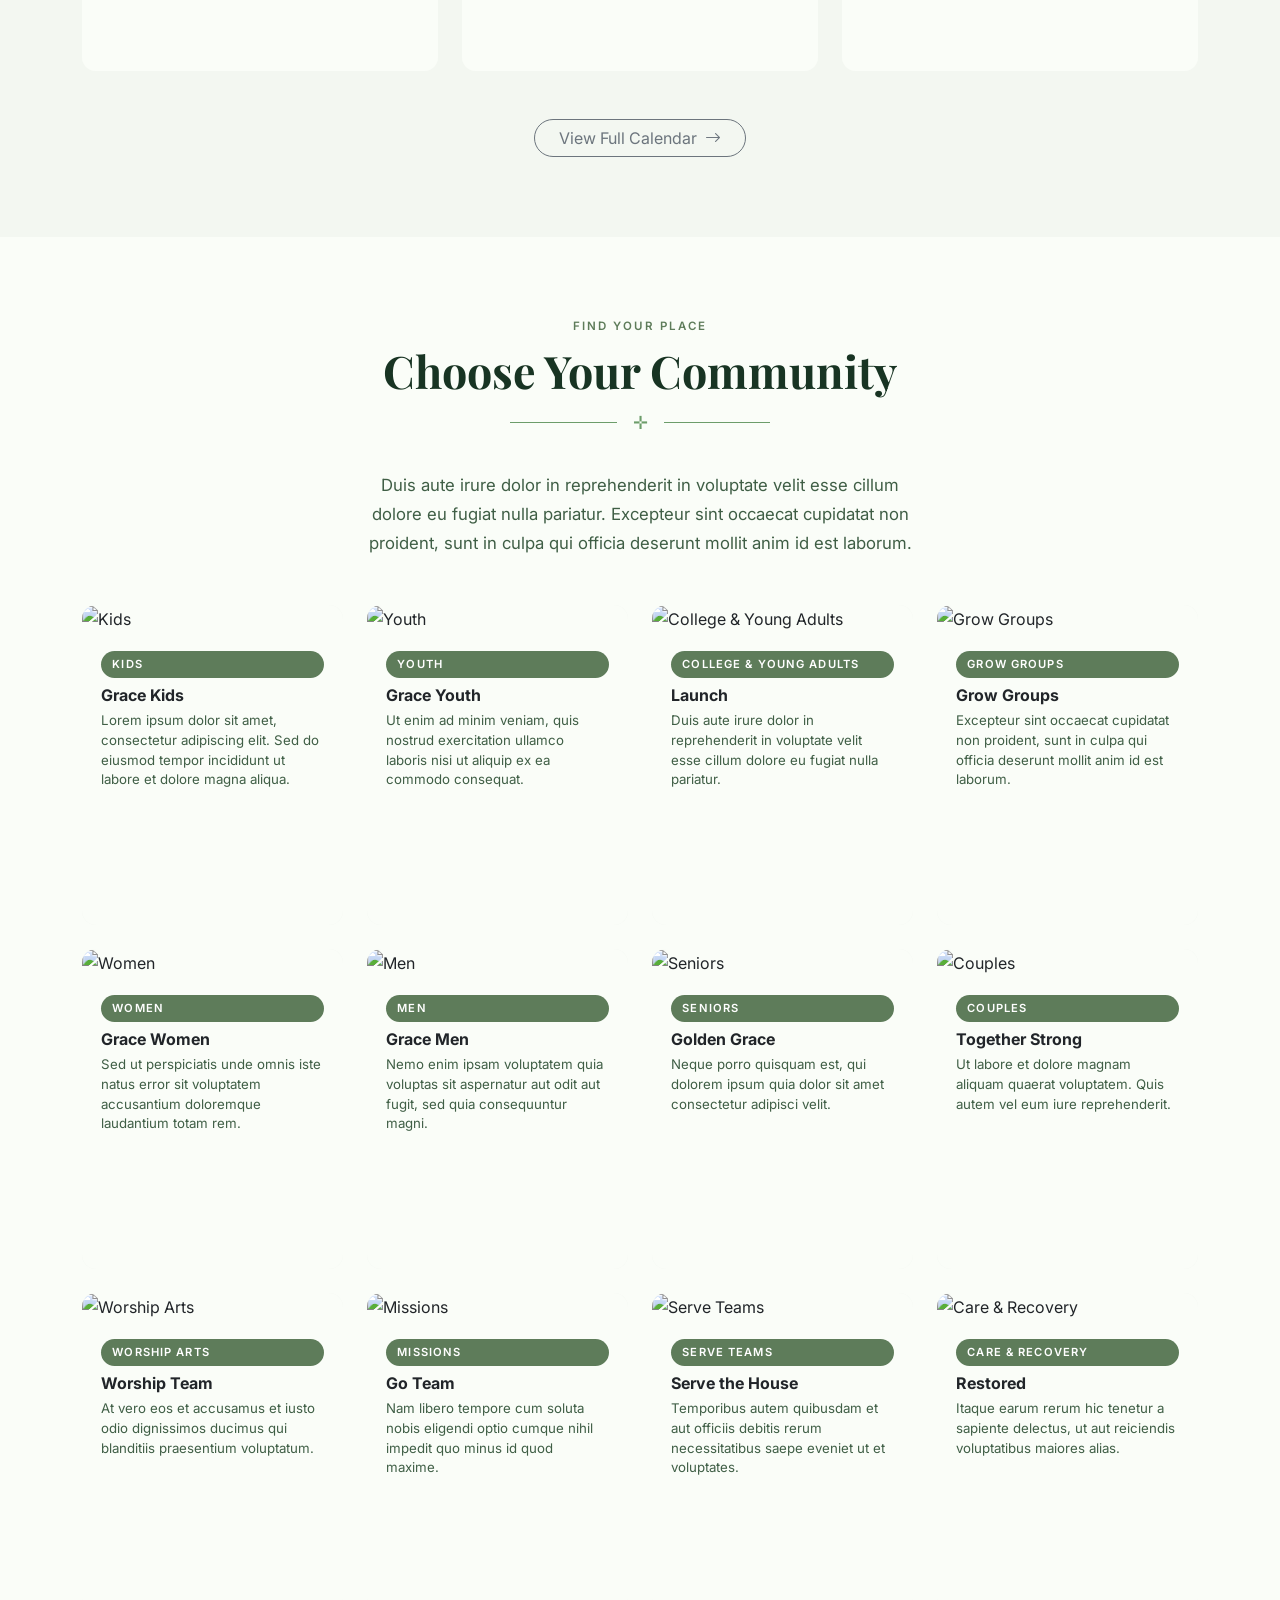
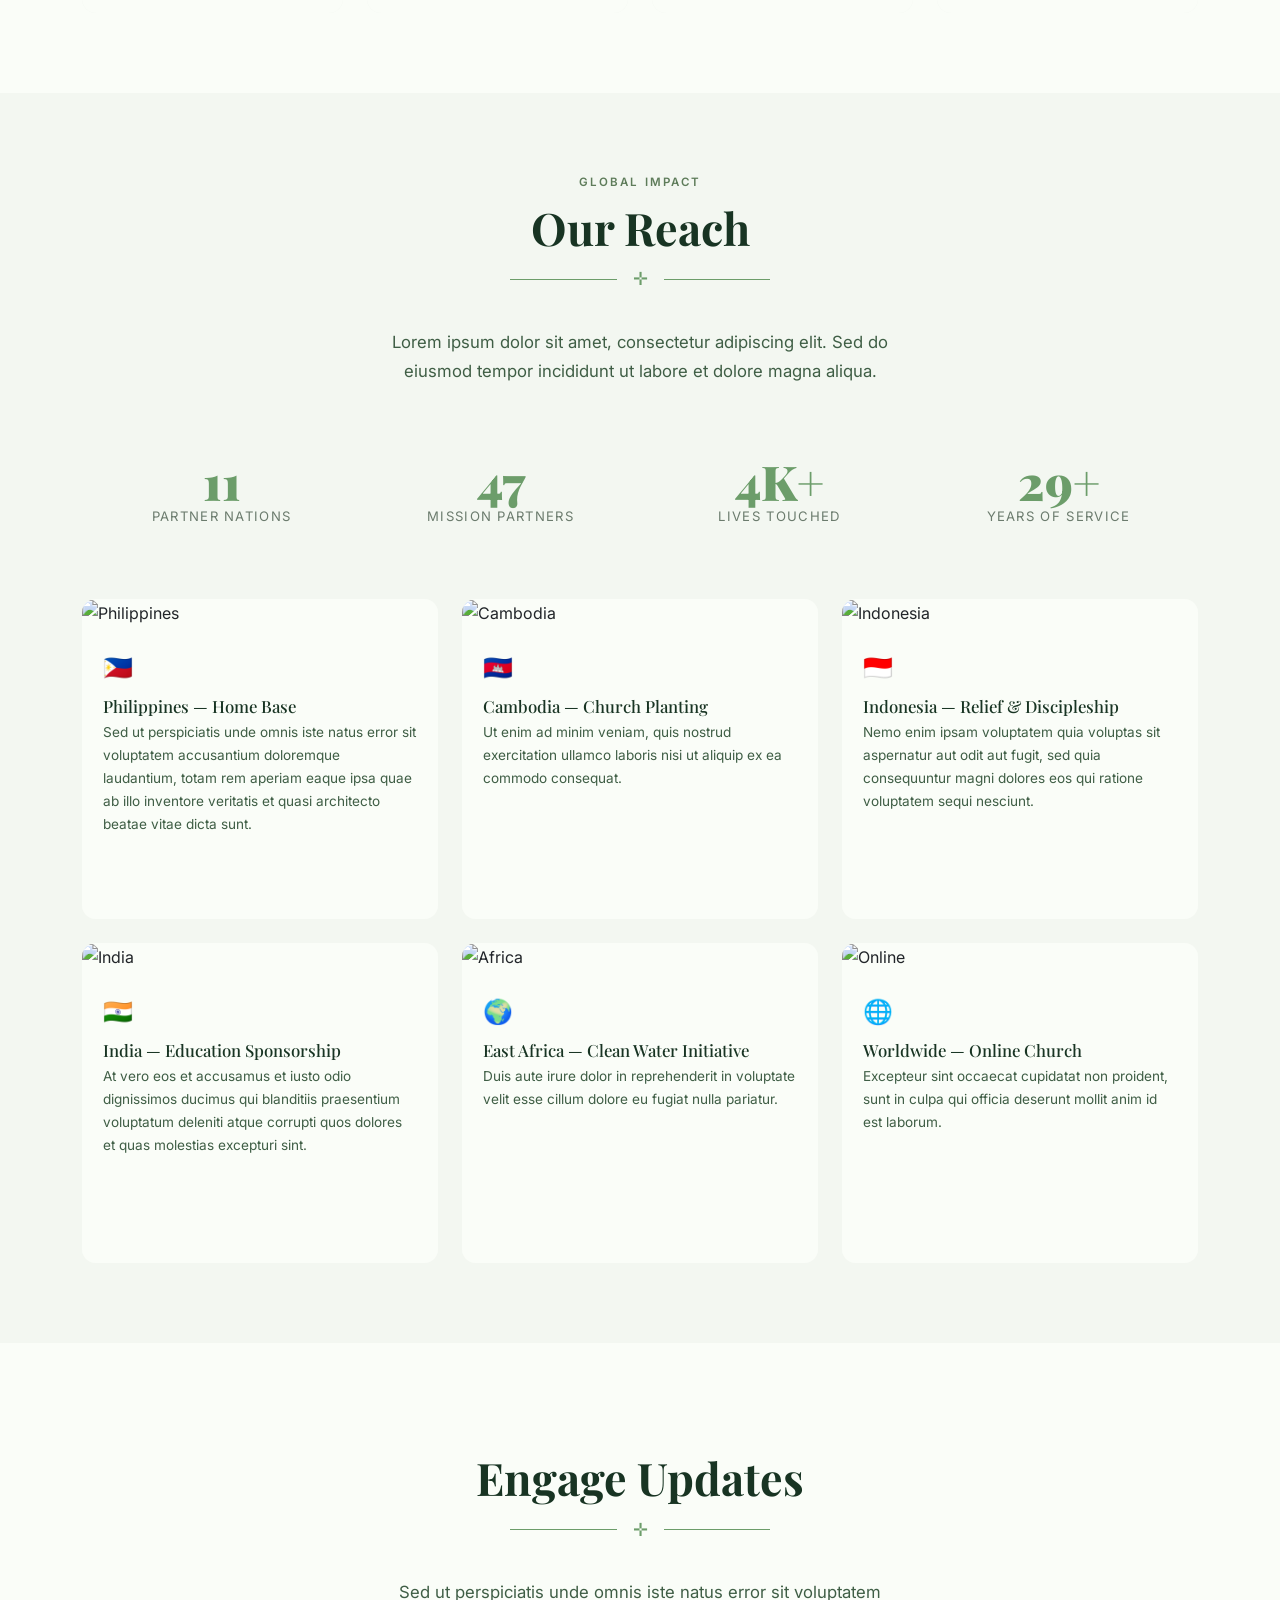
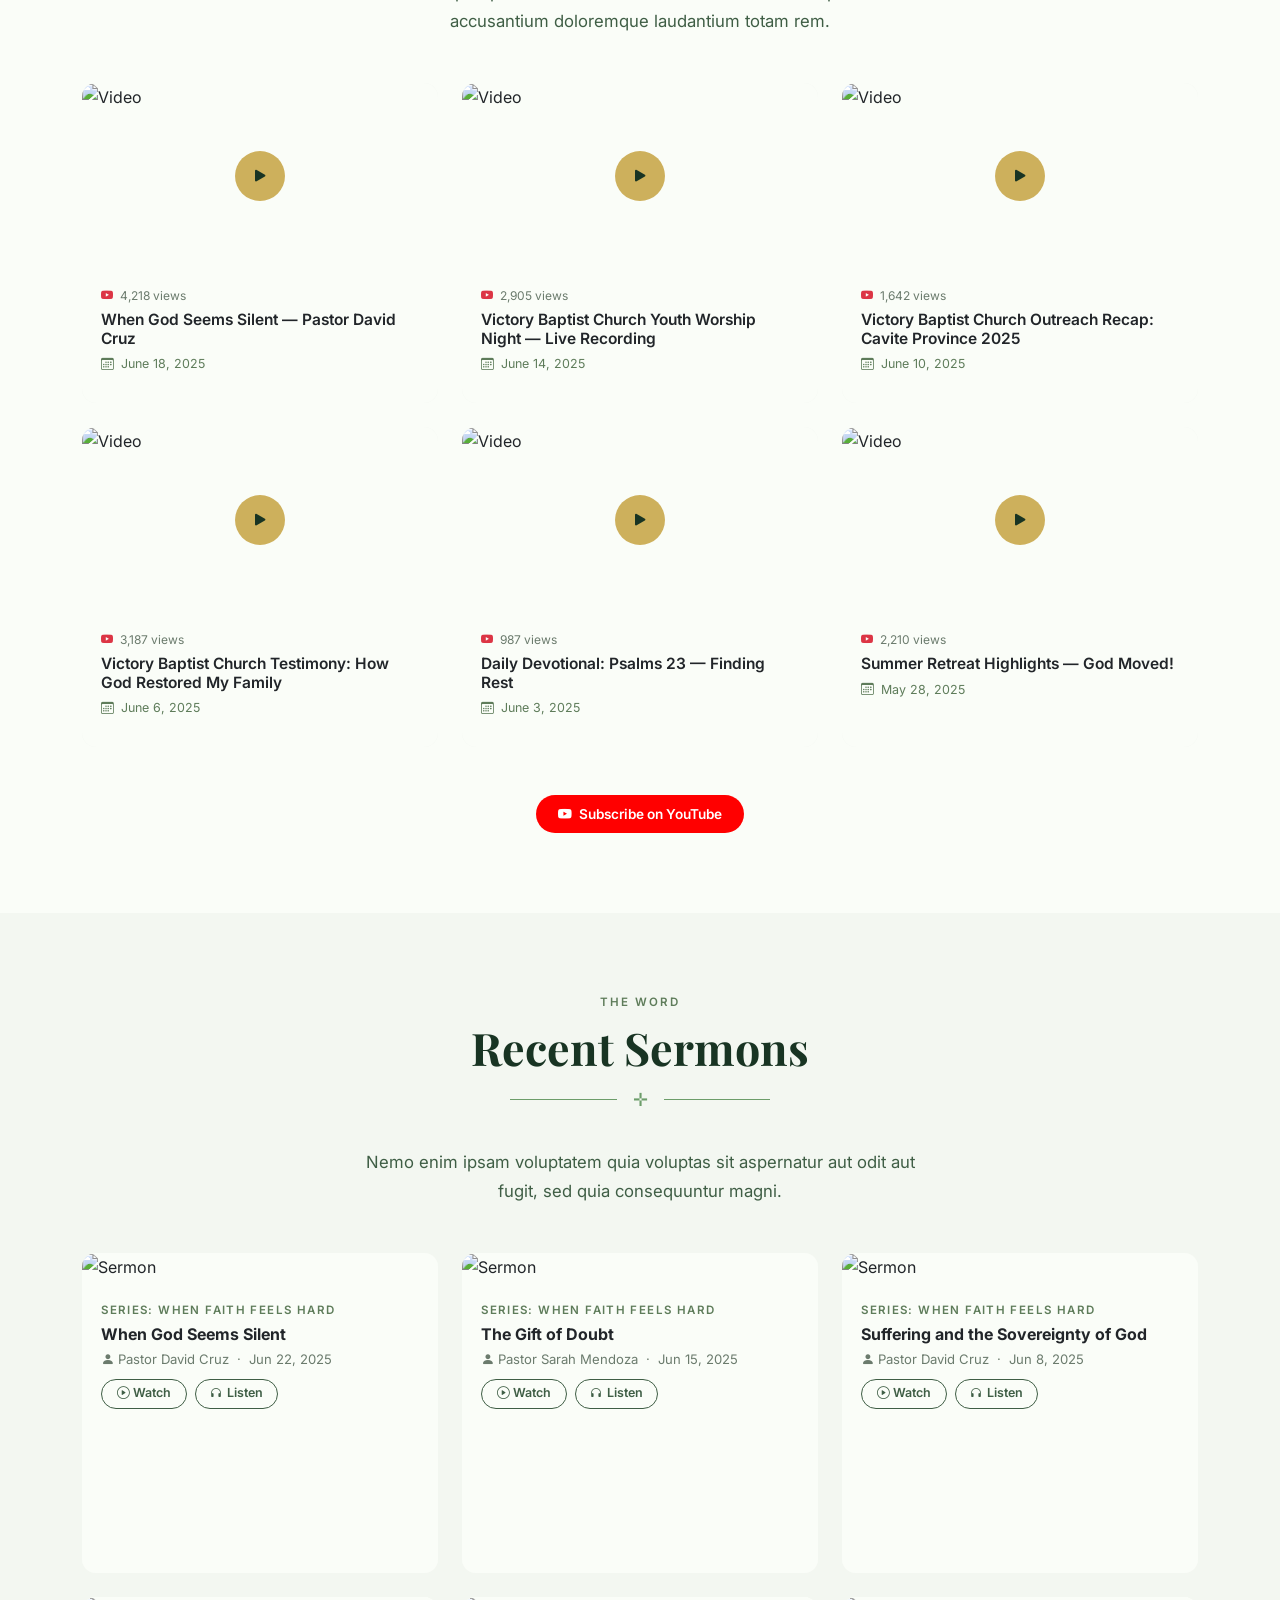
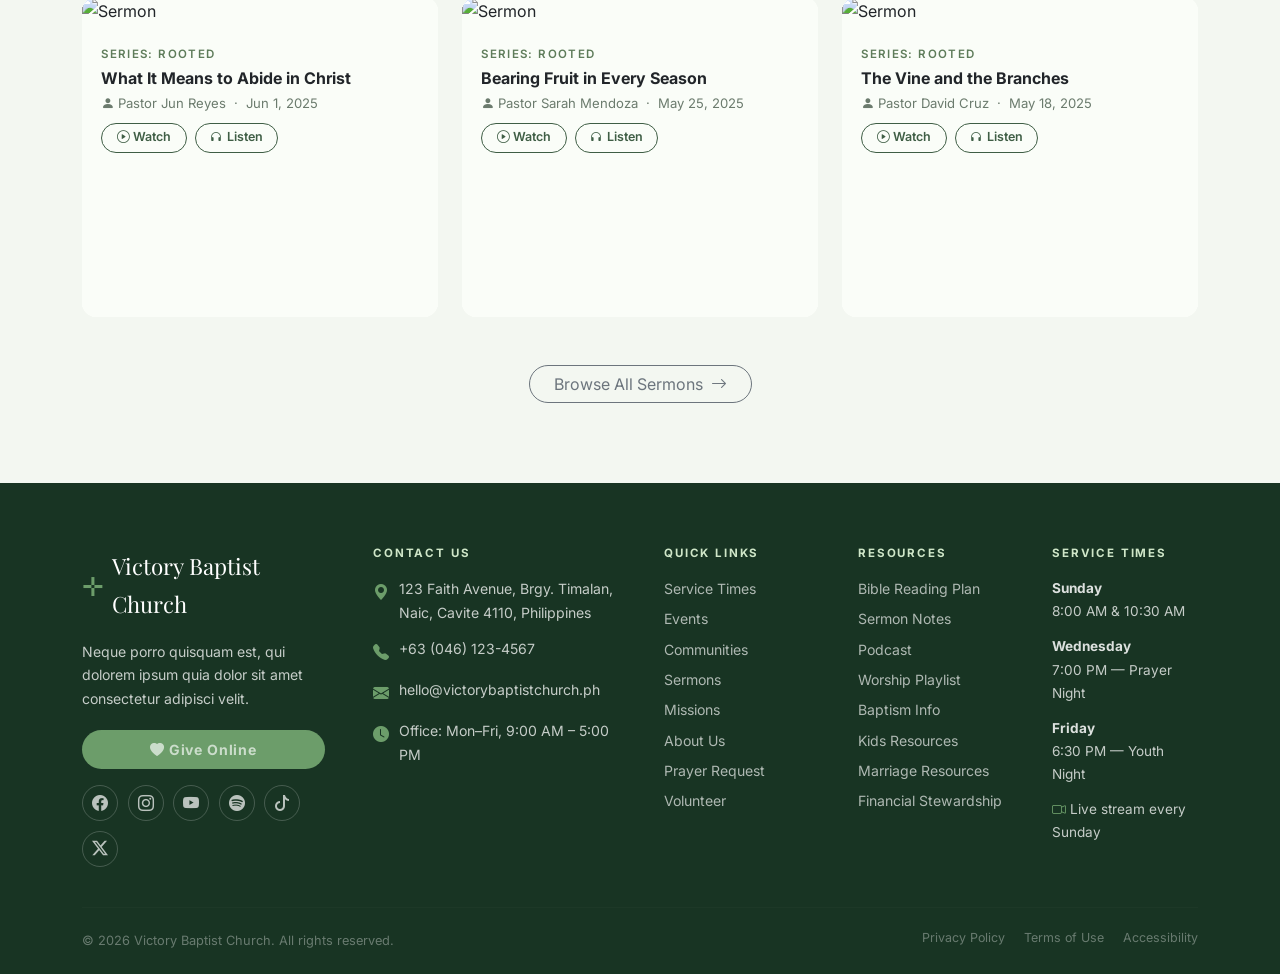
==== commit 954d1a63: "awd" ====
--- a/church/index.html
+++ b/church/index.html
@@ -49,7 +49,7 @@
 <!-- HERO -->
 <section class="hero-section" id="home">
   <video class="hero-video" autoplay muted loop playsinline poster="https://images.unsplash.com/photo-1438032005730-c779502df39b?w=1600&q=80">
-    <source src="src/LTMO-TrafficUpdate (20).mp4" type="video/mp4">
+    <source src="src/video.mp4" type="video/mp4">
   </video>
   <div class="hero-overlay"></div>
   <div class="container hero-content">
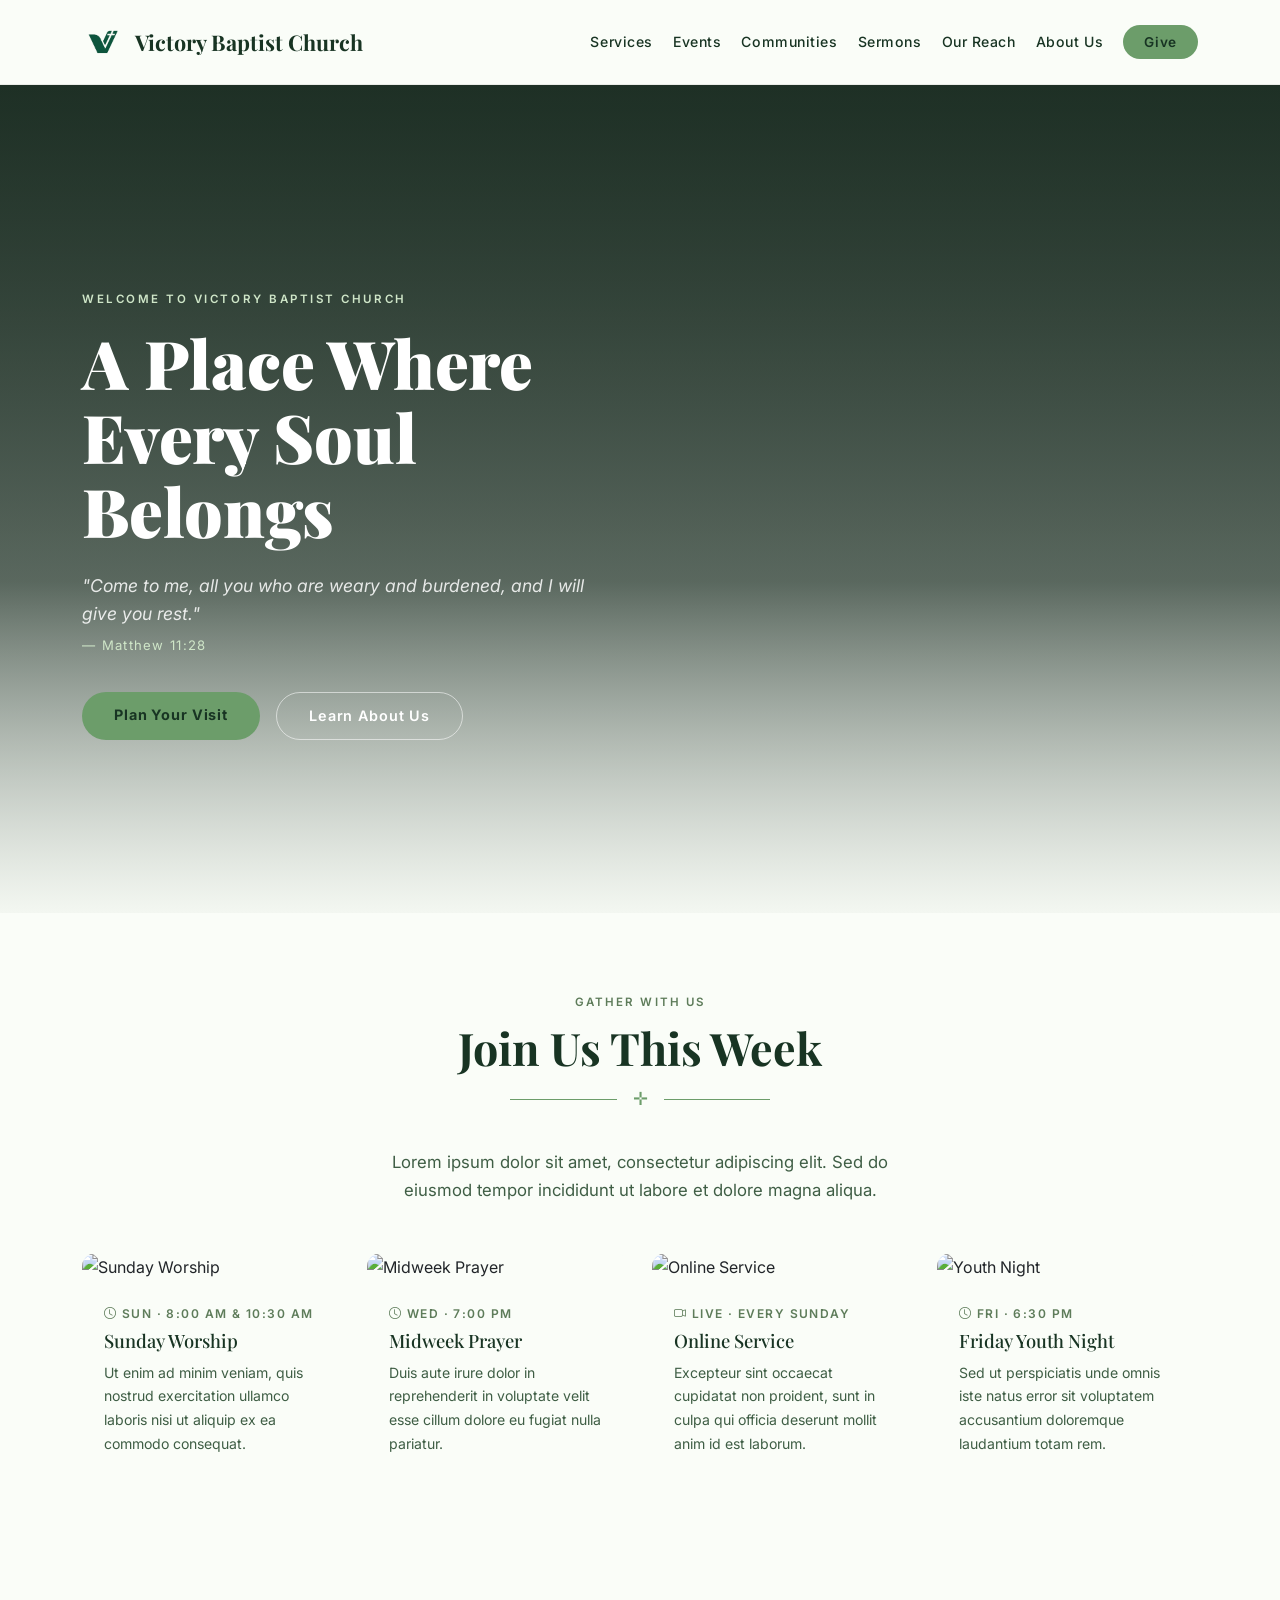
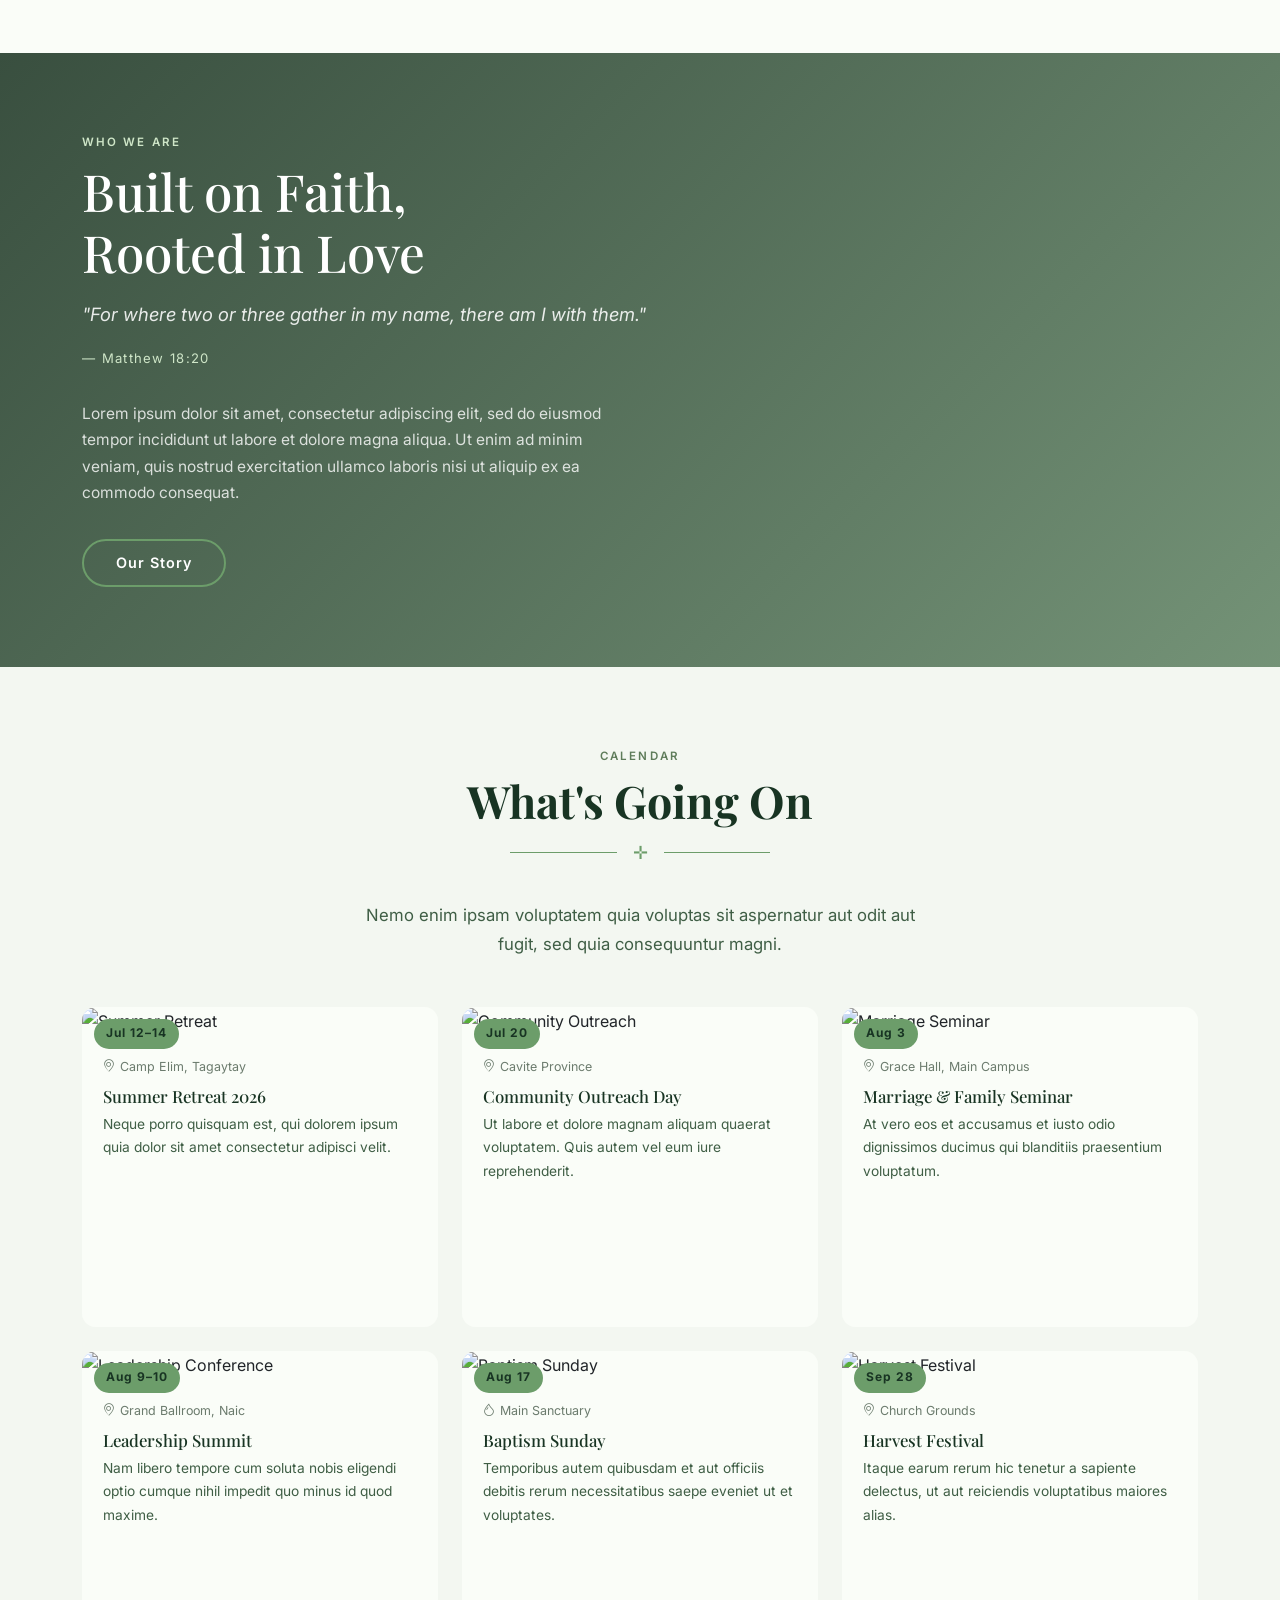
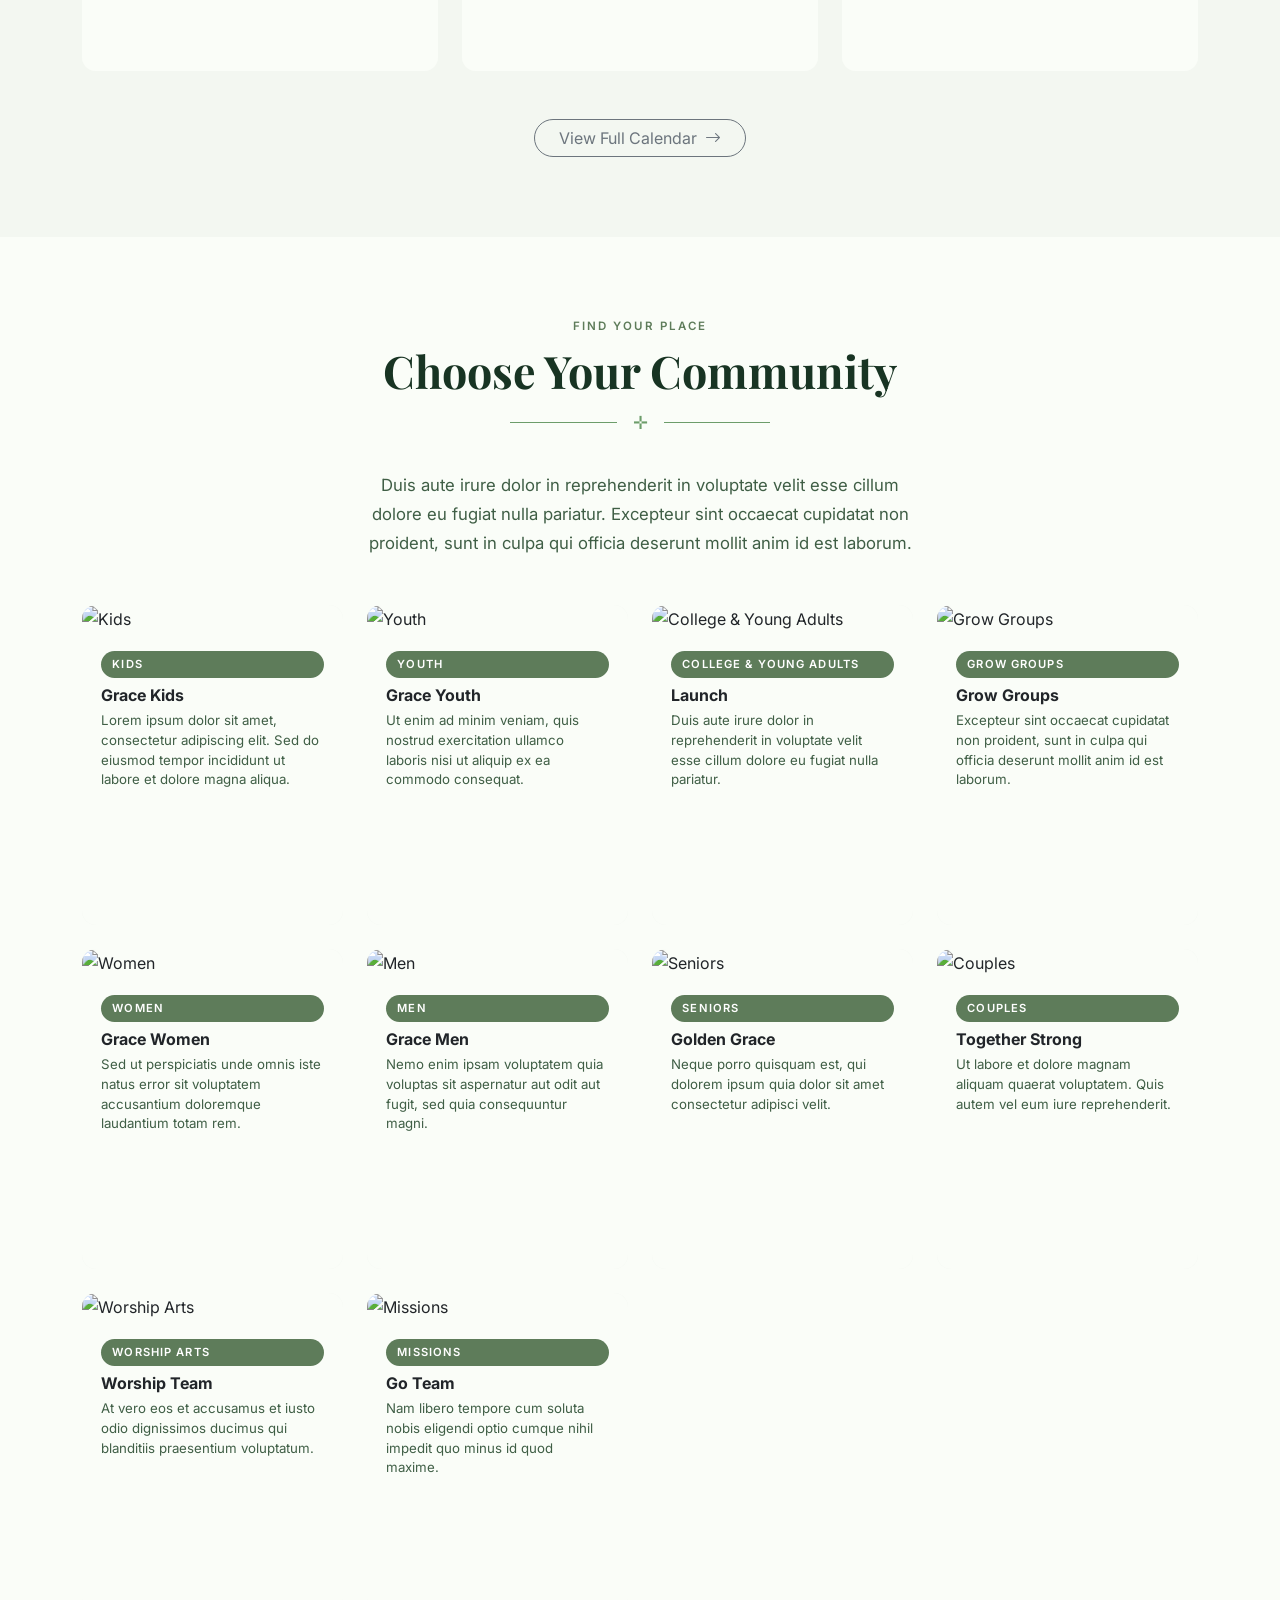
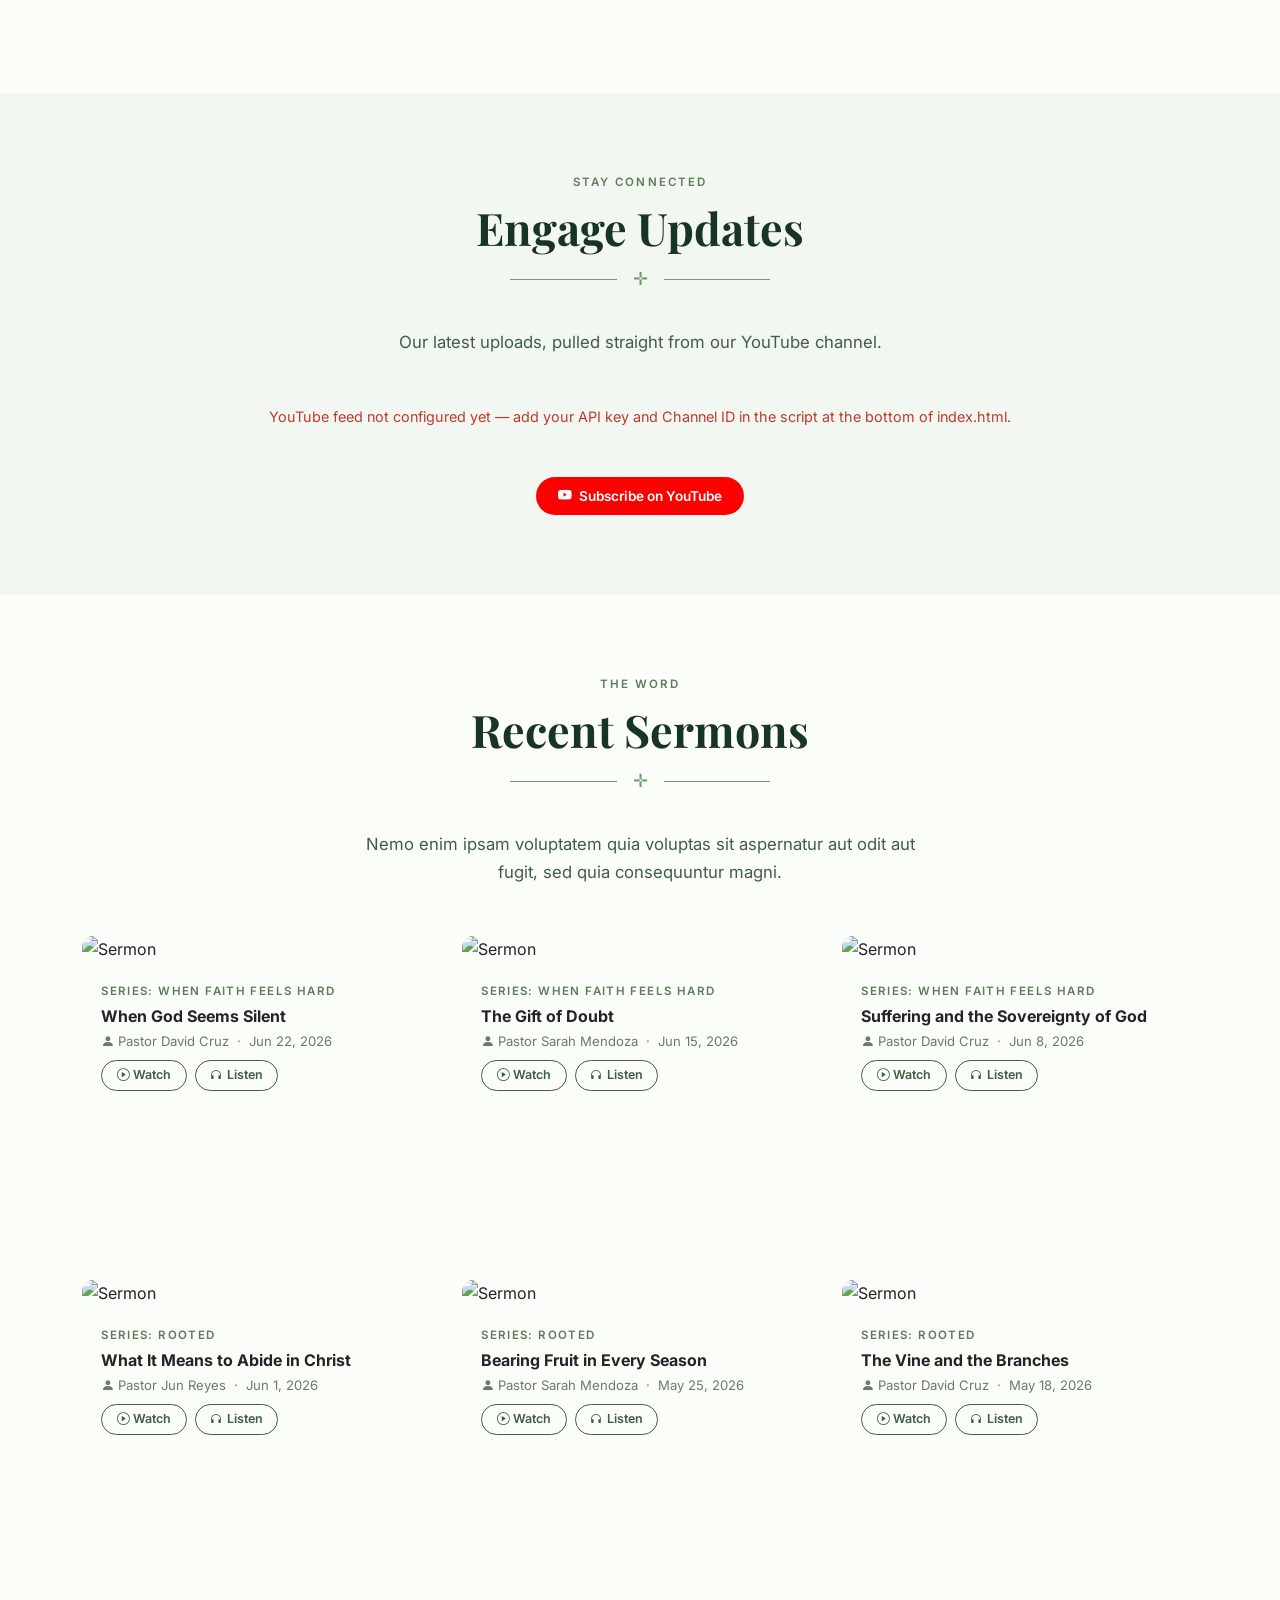
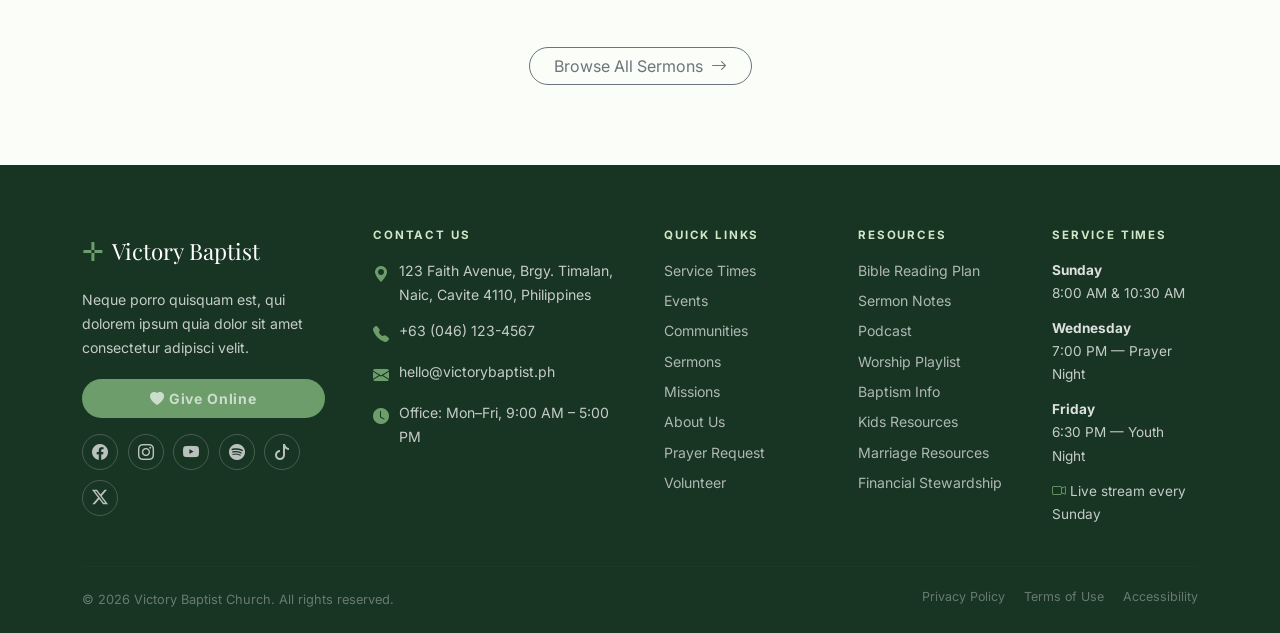
==== commit 28336ad1: "xas" ====
--- a/church/index.html
+++ b/church/index.html
@@ -14,7 +14,22 @@
   <link href="https://fonts.googleapis.com/css2?family=Playfair+Display:wght@400;600;700;900&family=Inter:wght@300;400;500;600&display=swap" rel="stylesheet"/>
   <link rel="stylesheet" href="style.css"/>
 
-
+  <style>
+    /* Video modal player */
+    #videoPlayerModal .modal-content { background:#000; border:none; border-radius:14px; overflow:hidden; }
+    #videoPlayerModal .modal-header { border-bottom:none; position:absolute; right:0; z-index:5; }
+    #videoPlayerModal .btn-close { filter:invert(1); opacity:0.85; }
+    #videoPlayerModal .ratio { background:#000; }
+    .video-card { cursor:pointer; }
+    .video-load-placeholder {
+      height: 180px;
+      border-radius: 12px 12px 0 0;
+      background: linear-gradient(90deg, #eee 25%, #f5f5f5 37%, #eee 63%);
+      background-size: 400% 100%;
+      animation: shimmer 1.4s ease infinite;
+    }
+    @keyframes shimmer { 0% { background-position: 100% 0; } 100% { background-position: 0 0; } }
+  </style>
 </head>
 
 <body>
@@ -22,11 +37,11 @@
 <!-- NAVBAR -->
 <nav class="navbar navbar-expand-lg navbar-church" id="mainNav">
   <div class="container">
-    <a class="navbar-brand" href="#">
+    <a class="navbar-brand" href="index.html">
       <img src="src/logo.png" alt="Victory Baptist Church Logo" class="navbar-logo" />
       <span class="navbar-brand-text">Victory Baptist Church</span>
     </a>
-    <button class="navbar-toggler border-0" type="button" data-bs-toggle="collapse" data-bs-target="#navContent">
+    <button class="navbar-toggler border-0" type="button" data-bs-toggle="collapse" data-bs-target="#navContent" aria-label="Toggle navigation">
       <span class="navbar-toggler-icon"></span>
     </button>
     <div class="collapse navbar-collapse" id="navContent">
@@ -36,9 +51,9 @@
         <li class="nav-item"><a class="nav-link" href="#communities">Communities</a></li>
         <li class="nav-item"><a class="nav-link" href="#sermons">Sermons</a></li>
         <li class="nav-item"><a class="nav-link" href="#reach">Our Reach</a></li>
-        <li class="nav-item"><a class="nav-link" href="#about">About Us</a></li>
+        <li class="nav-item"><a class="nav-link" href="about.html">About Us</a></li>
         <li class="nav-item ms-lg-2">
-          <a href="#giving" class="btn btn-give">Give</a>
+          <a href="give.html" class="btn btn-give">Give</a>
         </li>
       </ul>
     </div>
@@ -60,7 +75,7 @@
       <p class="hero-ref">— Matthew 11:28</p>
       <div class="d-flex flex-wrap gap-3">
         <a href="#services" class="btn-hero-primary btn">Plan Your Visit</a>
-        <a href="#about" class="btn-hero-outline btn">Learn About Us</a>
+        <a href="about.html" class="btn-hero-outline btn">Learn About Us</a>
       </div>
     </div>
   </div>
@@ -136,7 +151,7 @@
       <p class="banner-verse">"For where two or three gather in my name, there am I with them."</p>
       <p class="banner-ref">— Matthew 18:20</p>
       <p style="color:rgba(255,255,255,0.8); font-size:0.97rem; max-width:520px; margin-bottom:2rem;">Lorem ipsum dolor sit amet, consectetur adipiscing elit, sed do eiusmod tempor incididunt ut labore et dolore magna aliqua. Ut enim ad minim veniam, quis nostrud exercitation ullamco laboris nisi ut aliquip ex ea commodo consequat.</p>
-      <a href="#" class="btn-about btn">Our Story</a>
+      <a href="about.html" class="btn-about btn">Our Story</a>
     </div>
   </div>
 </section>
@@ -162,7 +177,7 @@
           </div>
           <div class="card-body">
             <div class="event-meta"><i class="bi bi-geo-alt"></i> Camp Elim, Tagaytay</div>
-            <h5>Summer Retreat 2025</h5>
+            <h5>Summer Retreat 2026</h5>
             <p>Neque porro quisquam est, qui dolorem ipsum quia dolor sit amet consectetur adipisci velit.</p>
           </div>
         </div>
@@ -396,194 +411,30 @@
 
 
 <!-- REACH -->
-<section class="reach-section" id="reach">
-  <div class="container">
-    <div class="text-center mb-5">
-      <p class="section-eyebrow">Global Impact</p>
-      <h2 class="section-title">Our Reach</h2>
-      <div class="cross-divider"><span class="cross-icon">&#10011;</span></div>
-      <p class="section-lead">Lorem ipsum dolor sit amet, consectetur adipiscing elit. Sed do eiusmod tempor incididunt ut labore et dolore magna aliqua.</p>
-    </div>
-
-    <!-- Stats Row -->
-    <div class="row g-0 mb-5 text-center">
-      <div class="col-6 col-md-3"><div class="stat-block"><div class="stat-number">12</div><div class="stat-label">Partner Nations</div></div></div>
-      <div class="col-6 col-md-3"><div class="stat-block"><div class="stat-number">48</div><div class="stat-label">Mission Partners</div></div></div>
-      <div class="col-6 col-md-3"><div class="stat-block"><div class="stat-number">5K+</div><div class="stat-label">Lives Touched</div></div></div>
-      <div class="col-6 col-md-3"><div class="stat-block"><div class="stat-number">30+</div><div class="stat-label">Years of Service</div></div></div>
-    </div>
-
-    <div class="row g-4">
-      <!-- Philippines -->
-      <div class="col-md-6 col-lg-4">
-        <div class="card reach-card">
-          <img src="https://images.unsplash.com/photo-1518509562904-e7ef99cdcc86?w=600&q=75" alt="Philippines"/>
-          <div class="card-body">
-            <div class="reach-flag">🇵🇭</div>
-            <h5>Philippines — Home Base</h5>
-            <p>Sed ut perspiciatis unde omnis iste natus error sit voluptatem accusantium doloremque laudantium, totam rem aperiam eaque ipsa quae ab illo inventore veritatis et quasi architecto beatae vitae dicta sunt.</p>
-          </div>
-        </div>
-      </div>
-      <!-- Cambodia -->
-      <div class="col-md-6 col-lg-4">
-        <div class="card reach-card">
-          <img src="https://images.unsplash.com/photo-1520208422220-d12a3c588e6c?w=600&q=75" alt="Cambodia"/>
-          <div class="card-body">
-            <div class="reach-flag">🇰🇭</div>
-            <h5>Cambodia — Church Planting</h5>
-            <p>Ut enim ad minim veniam, quis nostrud exercitation ullamco laboris nisi ut aliquip ex ea commodo consequat.</p>
-          </div>
-        </div>
-      </div>
-      <!-- Indonesia -->
-      <div class="col-md-6 col-lg-4">
-        <div class="card reach-card">
-          <img src="https://images.unsplash.com/photo-1555400038-63f5ba517a47?w=600&q=75" alt="Indonesia"/>
-          <div class="card-body">
-            <div class="reach-flag">🇮🇩</div>
-            <h5>Indonesia — Relief & Discipleship</h5>
-            <p>Nemo enim ipsam voluptatem quia voluptas sit aspernatur aut odit aut fugit, sed quia consequuntur magni dolores eos qui ratione voluptatem sequi nesciunt.</p>
-          </div>
-        </div>
-      </div>
-      <!-- India -->
-      <div class="col-md-6 col-lg-4">
-        <div class="card reach-card">
-          <img src="https://images.unsplash.com/photo-1524492412937-b28074a5d7da?w=600&q=75" alt="India"/>
-          <div class="card-body">
-            <div class="reach-flag">🇮🇳</div>
-            <h5>India — Education Sponsorship</h5>
-            <p>At vero eos et accusamus et iusto odio dignissimos ducimus qui blanditiis praesentium voluptatum deleniti atque corrupti quos dolores et quas molestias excepturi sint.</p>
-          </div>
-        </div>
-      </div>
-      <!-- Africa -->
-      <div class="col-md-6 col-lg-4">
-        <div class="card reach-card">
-          <img src="https://images.unsplash.com/photo-1489493585363-d69421e0edd3?w=600&q=75" alt="Africa"/>
-          <div class="card-body">
-            <div class="reach-flag">🌍</div>
-            <h5>East Africa — Clean Water Initiative</h5>
-            <p>Duis aute irure dolor in reprehenderit in voluptate velit esse cillum dolore eu fugiat nulla pariatur.</p>
-          </div>
-        </div>
-      </div>
-      <!-- Online -->
-      <div class="col-md-6 col-lg-4">
-        <div class="card reach-card">
-          <img src="https://images.unsplash.com/photo-1498049794561-7780e7231661?w=600&q=75" alt="Online"/>
-          <div class="card-body">
-            <div class="reach-flag">🌐</div>
-            <h5>Worldwide — Online Church</h5>
-            <p>Excepteur sint occaecat cupidatat non proident, sunt in culpa qui officia deserunt mollit anim id est laborum.</p>
-          </div>
-        </div>
-      </div>
-    </div>
-  </div>
-</section>
-
-
-<!-- YT -->
+
+
+
+<!-- YT (now live) -->
 <section class="engage-section" id="engage">
   <div class="container">
     <div class="text-center mb-5">
       <p class="section-eyebrow">Stay Connected</p>
       <h2 class="section-title">Engage Updates</h2>
       <div class="cross-divider"><span class="cross-icon">&#10011;</span></div>
-      <p class="section-lead">Sed ut perspiciatis unde omnis iste natus error sit voluptatem accusantium doloremque laudantium totam rem.</p>
-    </div>
-
-    <div class="row g-4">
-      <!-- Video 1 -->
-      <div class="col-md-6 col-lg-4">
-        <div class="card video-card">
-          <div class="video-thumb">
-            <img src="https://images.unsplash.com/photo-1545360234-76a43eb4afe8?w=600&q=75" alt="Video"/>
-            <div class="video-play-btn"><i class="bi bi-play-fill"></i></div>
-          </div>
-          <div class="card-body">
-            <p class="video-views"><i class="bi bi-youtube text-danger me-1"></i> 4,218 views</p>
-            <h6>When God Seems Silent — Pastor David Cruz</h6>
-            <p class="video-date"><i class="bi bi-calendar3 me-1"></i> June 18, 2025</p>
-          </div>
-        </div>
-      </div>
-      <!-- Video 2 -->
-      <div class="col-md-6 col-lg-4">
-        <div class="card video-card">
-          <div class="video-thumb">
-            <img src="https://images.unsplash.com/photo-1474540412665-1cdae210ae6b?w=600&q=75" alt="Video"/>
-            <div class="video-play-btn"><i class="bi bi-play-fill"></i></div>
-          </div>
-          <div class="card-body">
-            <p class="video-views"><i class="bi bi-youtube text-danger me-1"></i> 2,905 views</p>
-            <h6>Victory Baptist Church Youth Worship Night — Live Recording</h6>
-            <p class="video-date"><i class="bi bi-calendar3 me-1"></i> June 14, 2025</p>
-          </div>
-        </div>
-      </div>
-      <!-- Video 3 -->
-      <div class="col-md-6 col-lg-4">
-        <div class="card video-card">
-          <div class="video-thumb">
-            <img src="https://images.unsplash.com/photo-1504711434969-e33886168f5c?w=600&q=75" alt="Video"/>
-            <div class="video-play-btn"><i class="bi bi-play-fill"></i></div>
-          </div>
-          <div class="card-body">
-            <p class="video-views"><i class="bi bi-youtube text-danger me-1"></i> 1,642 views</p>
-            <h6>Victory Baptist Church Outreach Recap: Cavite Province 2025</h6>
-            <p class="video-date"><i class="bi bi-calendar3 me-1"></i> June 10, 2025</p>
-          </div>
-        </div>
-      </div>
-      <!-- Video 4 -->
-      <div class="col-md-6 col-lg-4">
-        <div class="card video-card">
-          <div class="video-thumb">
-            <img src="https://images.unsplash.com/photo-1560707303-4e980ce876ad?w=600&q=75" alt="Video"/>
-            <div class="video-play-btn"><i class="bi bi-play-fill"></i></div>
-          </div>
-          <div class="card-body">
-            <p class="video-views"><i class="bi bi-youtube text-danger me-1"></i> 3,187 views</p>
-            <h6>Victory Baptist Church  Testimony: How God Restored My Family</h6>
-            <p class="video-date"><i class="bi bi-calendar3 me-1"></i> June 6, 2025</p>
-          </div>
-        </div>
-      </div>
-      <!-- Video 5 -->
-      <div class="col-md-6 col-lg-4">
-        <div class="card video-card">
-          <div class="video-thumb">
-            <img src="https://images.unsplash.com/photo-1523240795612-9a054b0db644?w=600&q=75" alt="Video"/>
-            <div class="video-play-btn"><i class="bi bi-play-fill"></i></div>
-          </div>
-          <div class="card-body">
-            <p class="video-views"><i class="bi bi-youtube text-danger me-1"></i> 987 views</p>
-            <h6>Daily Devotional: Psalms 23 — Finding Rest</h6>
-            <p class="video-date"><i class="bi bi-calendar3 me-1"></i> June 3, 2025</p>
-          </div>
-        </div>
-      </div>
-      <!-- Video 6 -->
-      <div class="col-md-6 col-lg-4">
-        <div class="card video-card">
-          <div class="video-thumb">
-            <img src="https://images.unsplash.com/photo-1519671482749-fd09be7ccebf?w=600&q=75" alt="Video"/>
-            <div class="video-play-btn"><i class="bi bi-play-fill"></i></div>
-          </div>
-          <div class="card-body">
-            <p class="video-views"><i class="bi bi-youtube text-danger me-1"></i> 2,210 views</p>
-            <h6>Summer Retreat Highlights — God Moved!</h6>
-            <p class="video-date"><i class="bi bi-calendar3 me-1"></i> May 28, 2025</p>
-          </div>
-        </div>
-      </div>
-    </div>
+      <p class="section-lead">Our latest uploads, pulled straight from our YouTube channel.</p>
+    </div>
+
+    <div class="row g-4" id="youtubeVideosContainer">
+      <!-- JS fills this in with the channel's latest uploads -->
+      <div class="col-md-6 col-lg-4"><div class="card video-card"><div class="video-load-placeholder"></div><div class="card-body"><div class="video-load-placeholder" style="height:14px; width:60%; margin-bottom:8px;"></div><div class="video-load-placeholder" style="height:18px; width:90%;"></div></div></div></div>
+      <div class="col-md-6 col-lg-4"><div class="card video-card"><div class="video-load-placeholder"></div><div class="card-body"><div class="video-load-placeholder" style="height:14px; width:60%; margin-bottom:8px;"></div><div class="video-load-placeholder" style="height:18px; width:90%;"></div></div></div></div>
+      <div class="col-md-6 col-lg-4"><div class="card video-card"><div class="video-load-placeholder"></div><div class="card-body"><div class="video-load-placeholder" style="height:14px; width:60%; margin-bottom:8px;"></div><div class="video-load-placeholder" style="height:18px; width:90%;"></div></div></div></div>
+    </div>
+
+    <p id="youtubeErrorMsg" class="text-center mt-4" style="display:none; color:#c0392b; font-size:0.9rem;"></p>
 
     <div class="text-center mt-5">
-      <a href="https://youtube.com" target="_blank" class="btn-yt btn">
+      <a href="#" id="youtubeChannelLink" target="_blank" class="btn-yt btn">
         <i class="bi bi-youtube"></i> Subscribe on YouTube
       </a>
     </div>
@@ -609,7 +460,7 @@
           <div class="card-body">
             <p class="sermon-series">Series: When Faith Feels Hard</p>
             <h6>When God Seems Silent</h6>
-            <p class="sermon-speaker"><i class="bi bi-person-fill me-1"></i>Pastor David Cruz &nbsp;·&nbsp; Jun 22, 2025</p>
+            <p class="sermon-speaker"><i class="bi bi-person-fill me-1"></i>Pastor David Cruz &nbsp;·&nbsp; Jun 22, 2026</p>
             <div class="sermon-actions">
               <a href="#" class="btn-sermon btn"><i class="bi bi-play-circle"></i> Watch</a>
               <a href="#" class="btn-sermon btn"><i class="bi bi-headphones"></i> Listen</a>
@@ -624,7 +475,7 @@
           <div class="card-body">
             <p class="sermon-series">Series: When Faith Feels Hard</p>
             <h6>The Gift of Doubt</h6>
-            <p class="sermon-speaker"><i class="bi bi-person-fill me-1"></i>Pastor Sarah Mendoza &nbsp;·&nbsp; Jun 15, 2025</p>
+            <p class="sermon-speaker"><i class="bi bi-person-fill me-1"></i>Pastor Sarah Mendoza &nbsp;·&nbsp; Jun 15, 2026</p>
             <div class="sermon-actions">
               <a href="#" class="btn-sermon btn"><i class="bi bi-play-circle"></i> Watch</a>
               <a href="#" class="btn-sermon btn"><i class="bi bi-headphones"></i> Listen</a>
@@ -639,7 +490,7 @@
           <div class="card-body">
             <p class="sermon-series">Series: When Faith Feels Hard</p>
             <h6>Suffering and the Sovereignty of God</h6>
-            <p class="sermon-speaker"><i class="bi bi-person-fill me-1"></i>Pastor David Cruz &nbsp;·&nbsp; Jun 8, 2025</p>
+            <p class="sermon-speaker"><i class="bi bi-person-fill me-1"></i>Pastor David Cruz &nbsp;·&nbsp; Jun 8, 2026</p>
             <div class="sermon-actions">
               <a href="#" class="btn-sermon btn"><i class="bi bi-play-circle"></i> Watch</a>
               <a href="#" class="btn-sermon btn"><i class="bi bi-headphones"></i> Listen</a>
@@ -654,7 +505,7 @@
           <div class="card-body">
             <p class="sermon-series">Series: Rooted</p>
             <h6>What It Means to Abide in Christ</h6>
-            <p class="sermon-speaker"><i class="bi bi-person-fill me-1"></i>Pastor Jun Reyes &nbsp;·&nbsp; Jun 1, 2025</p>
+            <p class="sermon-speaker"><i class="bi bi-person-fill me-1"></i>Pastor Jun Reyes &nbsp;·&nbsp; Jun 1, 2026</p>
             <div class="sermon-actions">
               <a href="#" class="btn-sermon btn"><i class="bi bi-play-circle"></i> Watch</a>
               <a href="#" class="btn-sermon btn"><i class="bi bi-headphones"></i> Listen</a>
@@ -669,7 +520,7 @@
           <div class="card-body">
             <p class="sermon-series">Series: Rooted</p>
             <h6>Bearing Fruit in Every Season</h6>
-            <p class="sermon-speaker"><i class="bi bi-person-fill me-1"></i>Pastor Sarah Mendoza &nbsp;·&nbsp; May 25, 2025</p>
+            <p class="sermon-speaker"><i class="bi bi-person-fill me-1"></i>Pastor Sarah Mendoza &nbsp;·&nbsp; May 25, 2026</p>
             <div class="sermon-actions">
               <a href="#" class="btn-sermon btn"><i class="bi bi-play-circle"></i> Watch</a>
               <a href="#" class="btn-sermon btn"><i class="bi bi-headphones"></i> Listen</a>
@@ -684,7 +535,7 @@
           <div class="card-body">
             <p class="sermon-series">Series: Rooted</p>
             <h6>The Vine and the Branches</h6>
-            <p class="sermon-speaker"><i class="bi bi-person-fill me-1"></i>Pastor David Cruz &nbsp;·&nbsp; May 18, 2025</p>
+            <p class="sermon-speaker"><i class="bi bi-person-fill me-1"></i>Pastor David Cruz &nbsp;·&nbsp; May 18, 2026</p>
             <div class="sermon-actions">
               <a href="#" class="btn-sermon btn"><i class="bi bi-play-circle"></i> Watch</a>
               <a href="#" class="btn-sermon btn"><i class="bi bi-headphones"></i> Listen</a>
@@ -710,10 +561,10 @@
       <div class="col-lg-3 col-md-6">
         <div class="footer-brand">
           <span class="brand-cross">&#10011;</span>
-          Victory Baptist Church
+          Victory Baptist
         </div>
         <p style="font-size:0.88rem; margin-bottom:1.2rem;">Neque porro quisquam est, qui dolorem ipsum quia dolor sit amet consectetur adipisci velit.</p>
-        <a href="#" class="btn-giving btn mb-3">
+        <a href="give.html" class="btn-giving btn mb-3">
           <i class="bi bi-heart-fill"></i> Give Online
         </a>
         <div class="social-links">
@@ -739,7 +590,7 @@
         </div>
         <div class="footer-contact-item">
           <i class="bi bi-envelope-fill"></i>
-          <span>hello@victorybaptistchurch.ph</span>
+          <span>hello@victorybaptist.ph</span>
         </div>
         <div class="footer-contact-item">
           <i class="bi bi-clock-fill"></i>
@@ -755,7 +606,7 @@
         <a href="#communities">Communities</a>
         <a href="#sermons">Sermons</a>
         <a href="#reach">Missions</a>
-        <a href="#about">About Us</a>
+        <a href="about.html">About Us</a>
         <a href="#">Prayer Request</a>
         <a href="#">Volunteer</a>
       </div>
@@ -810,10 +661,171 @@
   </div>
 </footer>
 
+
+<!-- VIDEO PLAYER MODAL -->
+<div class="modal fade" id="videoPlayerModal" tabindex="-1" aria-hidden="true">
+  <div class="modal-dialog modal-dialog-centered modal-lg">
+    <div class="modal-content">
+      <div class="modal-header">
+        <button type="button" class="btn-close" data-bs-dismiss="modal" aria-label="Close"></button>
+      </div>
+      <div class="modal-body p-0">
+        <div class="ratio ratio-16x9">
+          <iframe id="videoPlayerFrame" src="" title="YouTube video player" frameborder="0"
+            allow="accelerometer; autoplay; clipboard-write; encrypted-media; gyroscope; picture-in-picture" allowfullscreen></iframe>
+        </div>
+      </div>
+    </div>
+  </div>
+</div>
+
+
 <!-- Bootstrap JS -->
 <script src="https://cdn.jsdelivr.net/npm/bootstrap@5.3.3/dist/js/bootstrap.bundle.min.js"></script>
 
 <script src="script.js"></script>
 
+<!-- ============================================================ -->
+<!-- LIVE YOUTUBE FEED — paste your own values into the two lines  -->
+<!-- marked below, then this section auto-updates with new videos -->
+<!-- ============================================================ -->
+<script>
+(function () {
+  // >>> PASTE YOUR VALUES HERE <<<
+  const YT_API_KEY   = "YOUR_YOUTUBE_API_KEY_HERE";   // from Google Cloud Console
+  const YT_CHANNEL_ID = "YOUR_CHANNEL_ID_HERE";        // starts with "UC..."
+  const YT_CHANNEL_URL = "https://www.youtube.com/@victorybaptistph"; // for the Subscribe button
+  const MAX_VIDEOS = 6;
+  // >>> END OF VALUES TO EDIT <<<
+
+  const container = document.getElementById('youtubeVideosContainer');
+  const errorMsg = document.getElementById('youtubeErrorMsg');
+  const subscribeBtn = document.getElementById('youtubeChannelLink');
+  const modalFrame = document.getElementById('videoPlayerFrame');
+  const videoModalEl = document.getElementById('videoPlayerModal');
+  let videoModal;
+
+  subscribeBtn.href = YT_CHANNEL_URL;
+
+  function timeAgo(dateStr) {
+    const diff = (Date.now() - new Date(dateStr).getTime()) / 1000;
+    const units = [[31536000,'year'],[2592000,'month'],[86400,'day'],[3600,'hour'],[60,'minute']];
+    for (const [secs, label] of units) {
+      const val = Math.floor(diff / secs);
+      if (val >= 1) return val + ' ' + label + (val > 1 ? 's' : '') + ' ago';
+    }
+    return 'Just now';
+  }
+
+  function formatViews(n) {
+    n = parseInt(n, 10) || 0;
+    if (n >= 1000000) return (n / 1000000).toFixed(1) + 'M';
+    if (n >= 1000) return (n / 1000).toFixed(1) + 'K';
+    return n.toString();
+  }
+
+  function openVideo(videoId) {
+    modalFrame.src = 'https://www.youtube.com/embed/' + videoId + '?autoplay=1&rel=0';
+    if (!videoModal) videoModal = new bootstrap.Modal(videoModalEl);
+    videoModal.show();
+  }
+
+  videoModalEl.addEventListener('hidden.bs.modal', function () {
+    modalFrame.src = ''; // stop playback when modal closes
+  });
+
+  function renderVideos(videos) {
+    container.innerHTML = '';
+    videos.forEach(function (v) {
+      const col = document.createElement('div');
+      col.className = 'col-md-6 col-lg-4';
+      col.innerHTML =
+        '<div class="card video-card" data-video-id="' + v.id + '">' +
+          '<div class="video-thumb">' +
+            '<img src="' + v.thumbnail + '" alt="' + v.title.replace(/"/g, '&quot;') + '"/>' +
+            '<div class="video-play-btn"><i class="bi bi-play-fill"></i></div>' +
+          '</div>' +
+          '<div class="card-body">' +
+            '<p class="video-views"><i class="bi bi-youtube text-danger me-1"></i> ' + v.views + ' views</p>' +
+            '<h6>' + v.title + '</h6>' +
+            '<p class="video-date"><i class="bi bi-calendar3 me-1"></i> ' + v.publishedAgo + '</p>' +
+          '</div>' +
+        '</div>';
+      col.querySelector('.video-card').addEventListener('click', function () {
+        openVideo(v.id);
+      });
+      container.appendChild(col);
+    });
+  }
+
+  function showError(message) {
+    errorMsg.textContent = message;
+    errorMsg.style.display = 'block';
+    container.innerHTML = '';
+  }
+
+  async function loadLatestVideos() {
+    if (!YT_API_KEY || YT_API_KEY.indexOf('YOUR_') === 0 || !YT_CHANNEL_ID || YT_CHANNEL_ID.indexOf('YOUR_') === 0) {
+      showError('YouTube feed not configured yet — add your API key and Channel ID in the script at the bottom of index.html.');
+      return;
+    }
+    try {
+      // Step 1: get the channel's uploads playlist ID
+      const channelRes = await fetch(
+        'https://www.googleapis.com/youtube/v3/channels?part=contentDetails&id=' + YT_CHANNEL_ID + '&key=' + YT_API_KEY
+      );
+      const channelData = await channelRes.json();
+      if (!channelData.items || !channelData.items.length) {
+        showError('Could not find that YouTube channel. Double-check the Channel ID.');
+        return;
+      }
+      const uploadsPlaylistId = channelData.items[0].contentDetails.relatedPlaylists.uploads;
+
+      // Step 2: get latest videos from the uploads playlist
+      const playlistRes = await fetch(
+        'https://www.googleapis.com/youtube/v3/playlistItems?part=snippet&maxResults=' + MAX_VIDEOS +
+        '&playlistId=' + uploadsPlaylistId + '&key=' + YT_API_KEY
+      );
+      const playlistData = await playlistRes.json();
+      if (!playlistData.items || !playlistData.items.length) {
+        showError('No videos found on this channel yet.');
+        return;
+      }
+
+      const videoIds = playlistData.items.map(function (item) { return item.snippet.resourceId.videoId; }).join(',');
+
+      // Step 3: get view counts for those videos
+      const statsRes = await fetch(
+        'https://www.googleapis.com/youtube/v3/videos?part=statistics&id=' + videoIds + '&key=' + YT_API_KEY
+      );
+      const statsData = await statsRes.json();
+      const statsMap = {};
+      (statsData.items || []).forEach(function (item) {
+        statsMap[item.id] = item.statistics.viewCount;
+      });
+
+      const videos = playlistData.items.map(function (item) {
+        const snippet = item.snippet;
+        const videoId = snippet.resourceId.videoId;
+        return {
+          id: videoId,
+          title: snippet.title,
+          thumbnail: (snippet.thumbnails.medium || snippet.thumbnails.default).url,
+          publishedAgo: timeAgo(snippet.publishedAt),
+          views: formatViews(statsMap[videoId] || 0)
+        };
+      });
+
+      renderVideos(videos);
+    } catch (err) {
+      console.error(err);
+      showError('Could not load videos right now. Please try again later.');
+    }
+  }
+
+  loadLatestVideos();
+})();
+</script>
+
 </body>
 </html>
--- a/church/style.css
+++ b/church/style.css
@@ -468,7 +468,7 @@
     .stat-block .stat-label { font-size: 0.82rem; color: var(--muted); letter-spacing: 0.1em; text-transform: uppercase; }
 
     /* ENGAGE SECTION */
-    .engage-section { background: var(--cream); padding: 5rem 0; }
+    .engage-section { background: var(--beige); padding: 5rem 0; }
 
     .video-card {
       border: none;
@@ -521,7 +521,7 @@
     .btn-yt:hover { background: #cc0000; color: #fff; }
 
     /* SERMONS SECTION */
-    .sermons-section { background: var(--beige); padding: 5rem 0; }
+    .sermons-section { background: var(--cream); padding: 5rem 0; }
 
     .sermon-card {
       border: none;
